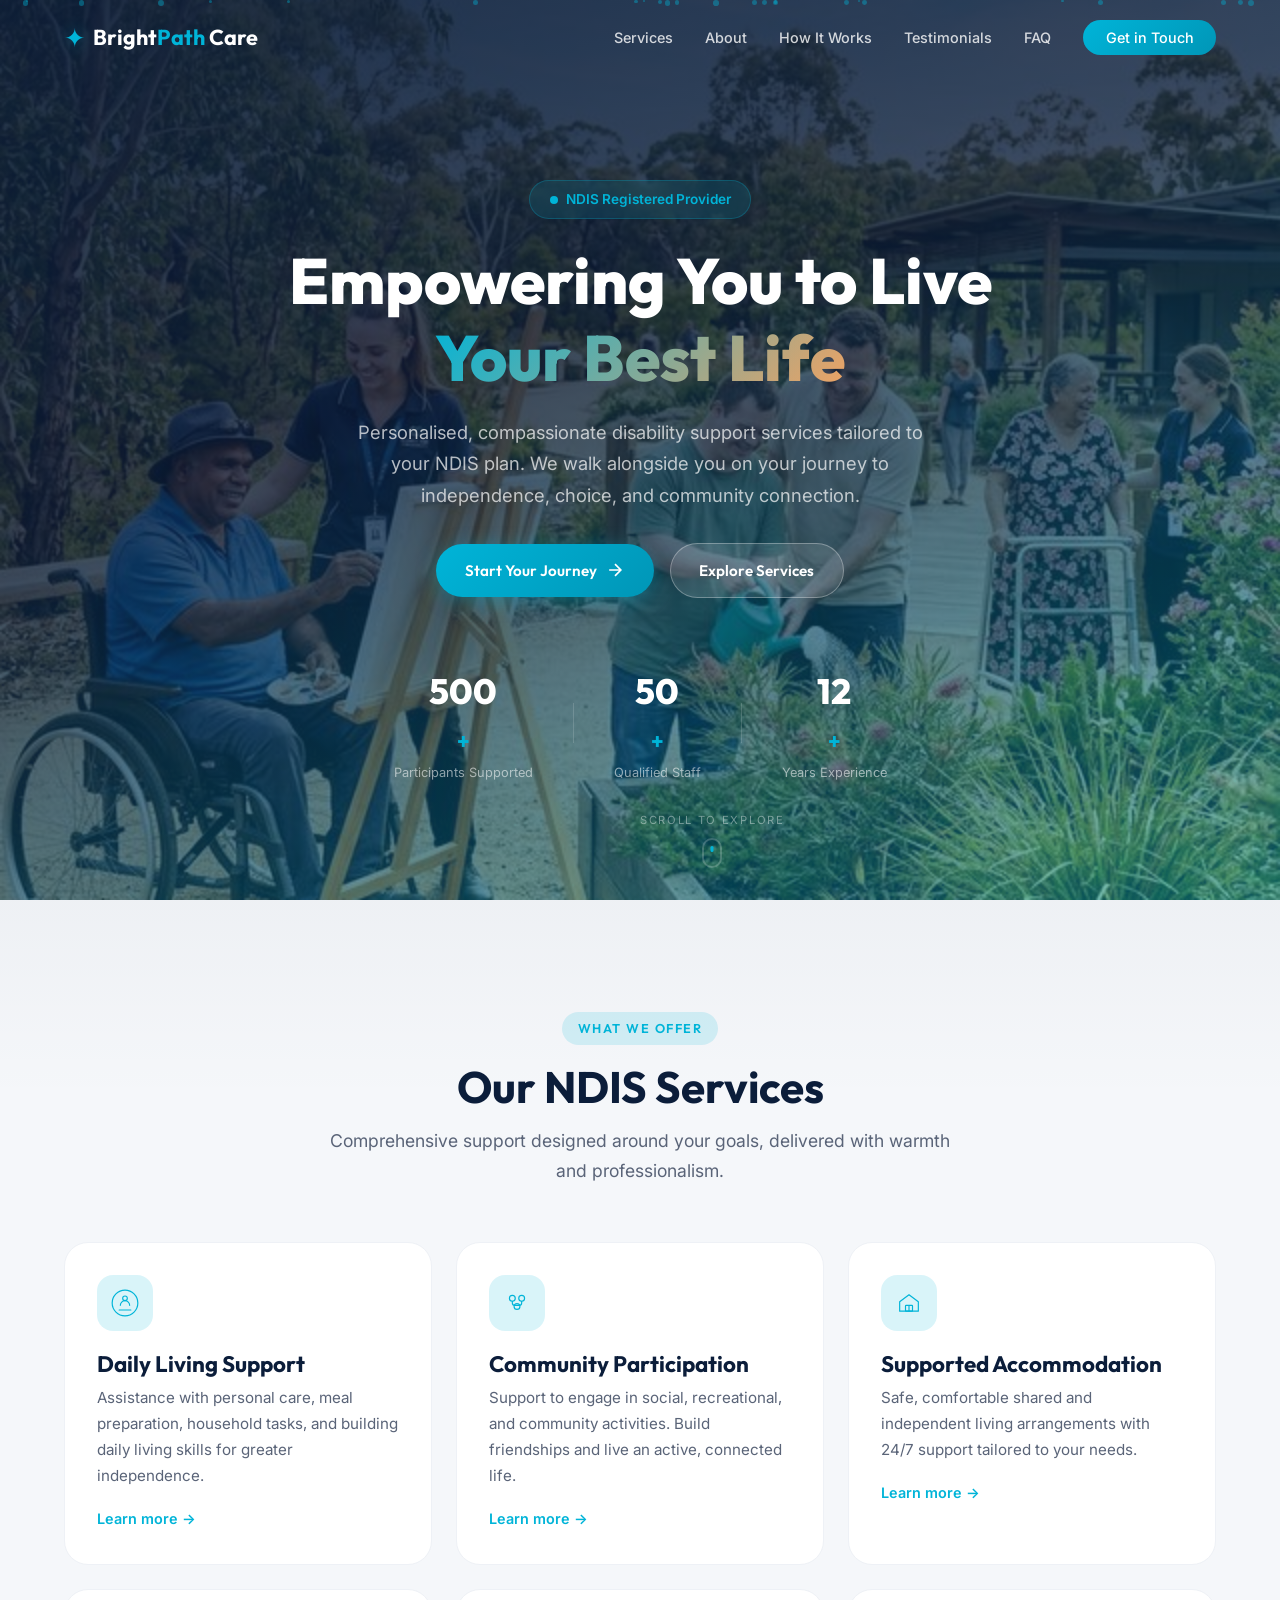
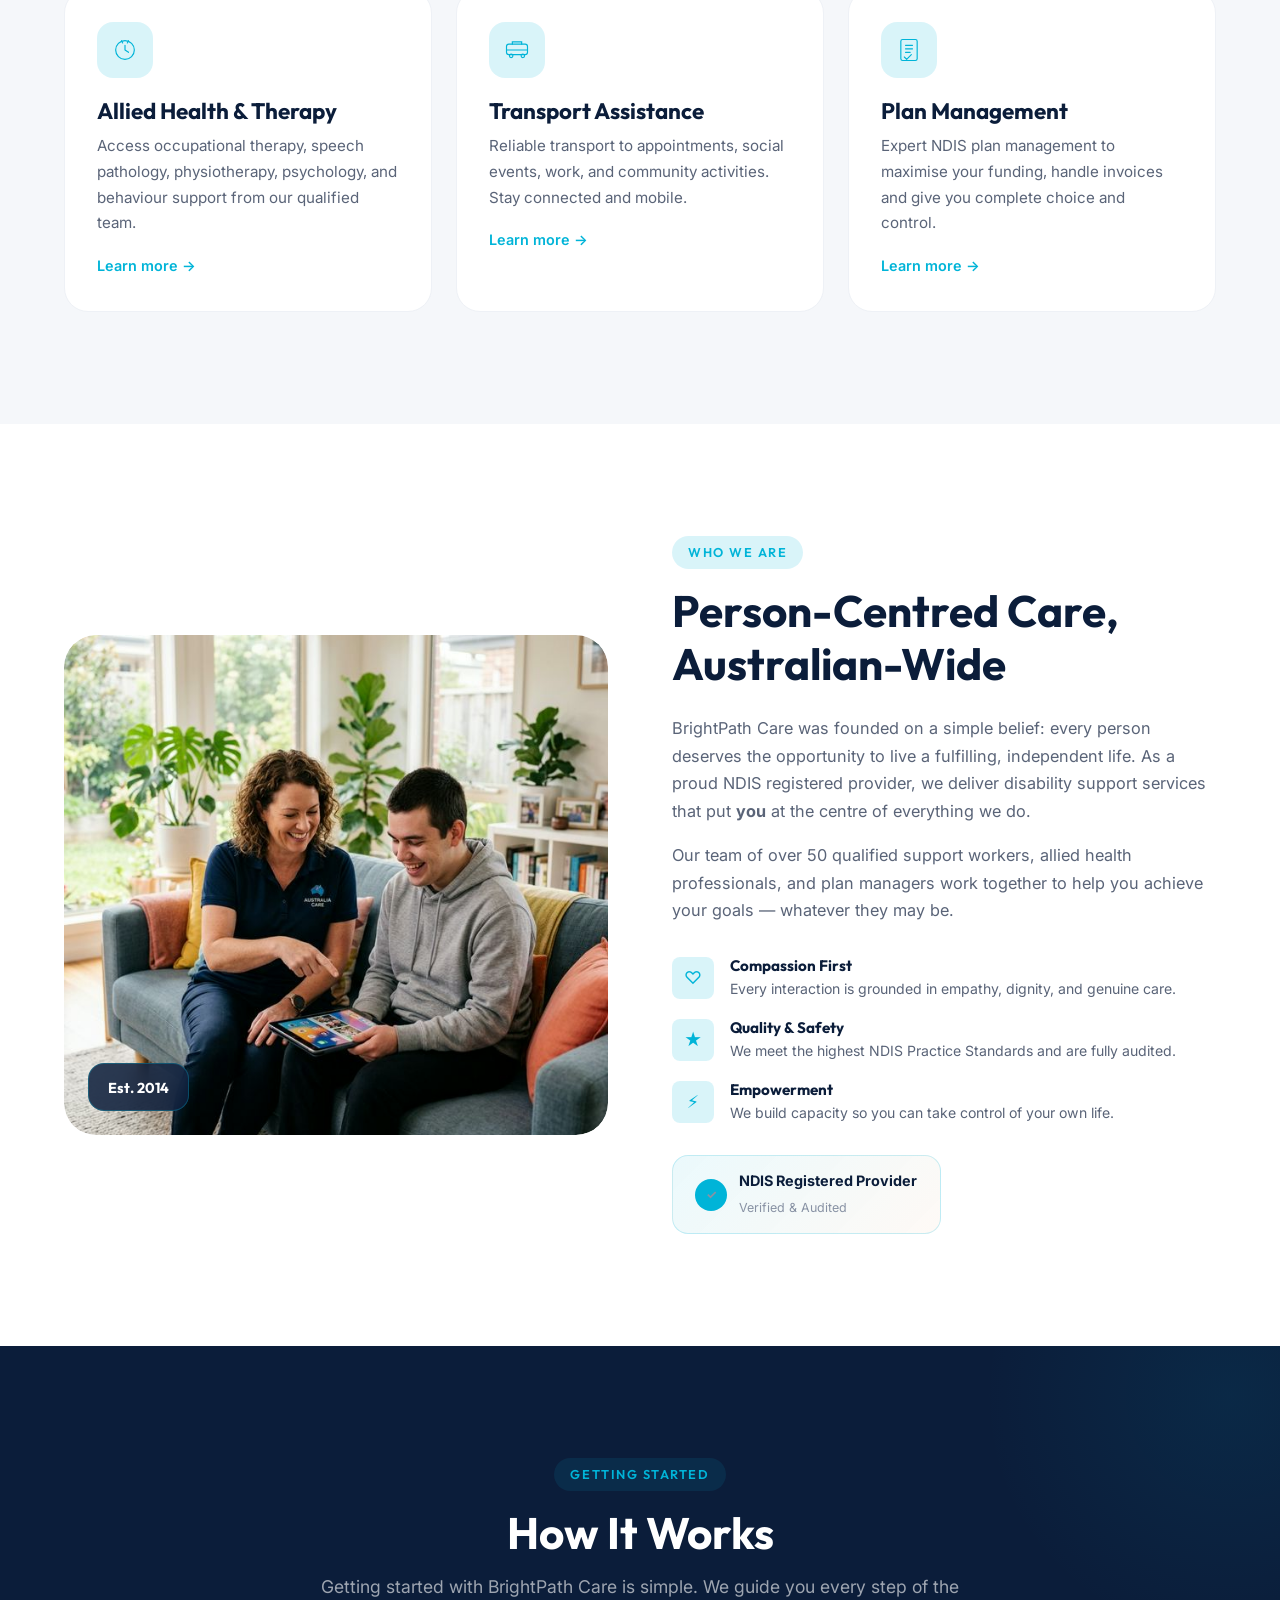
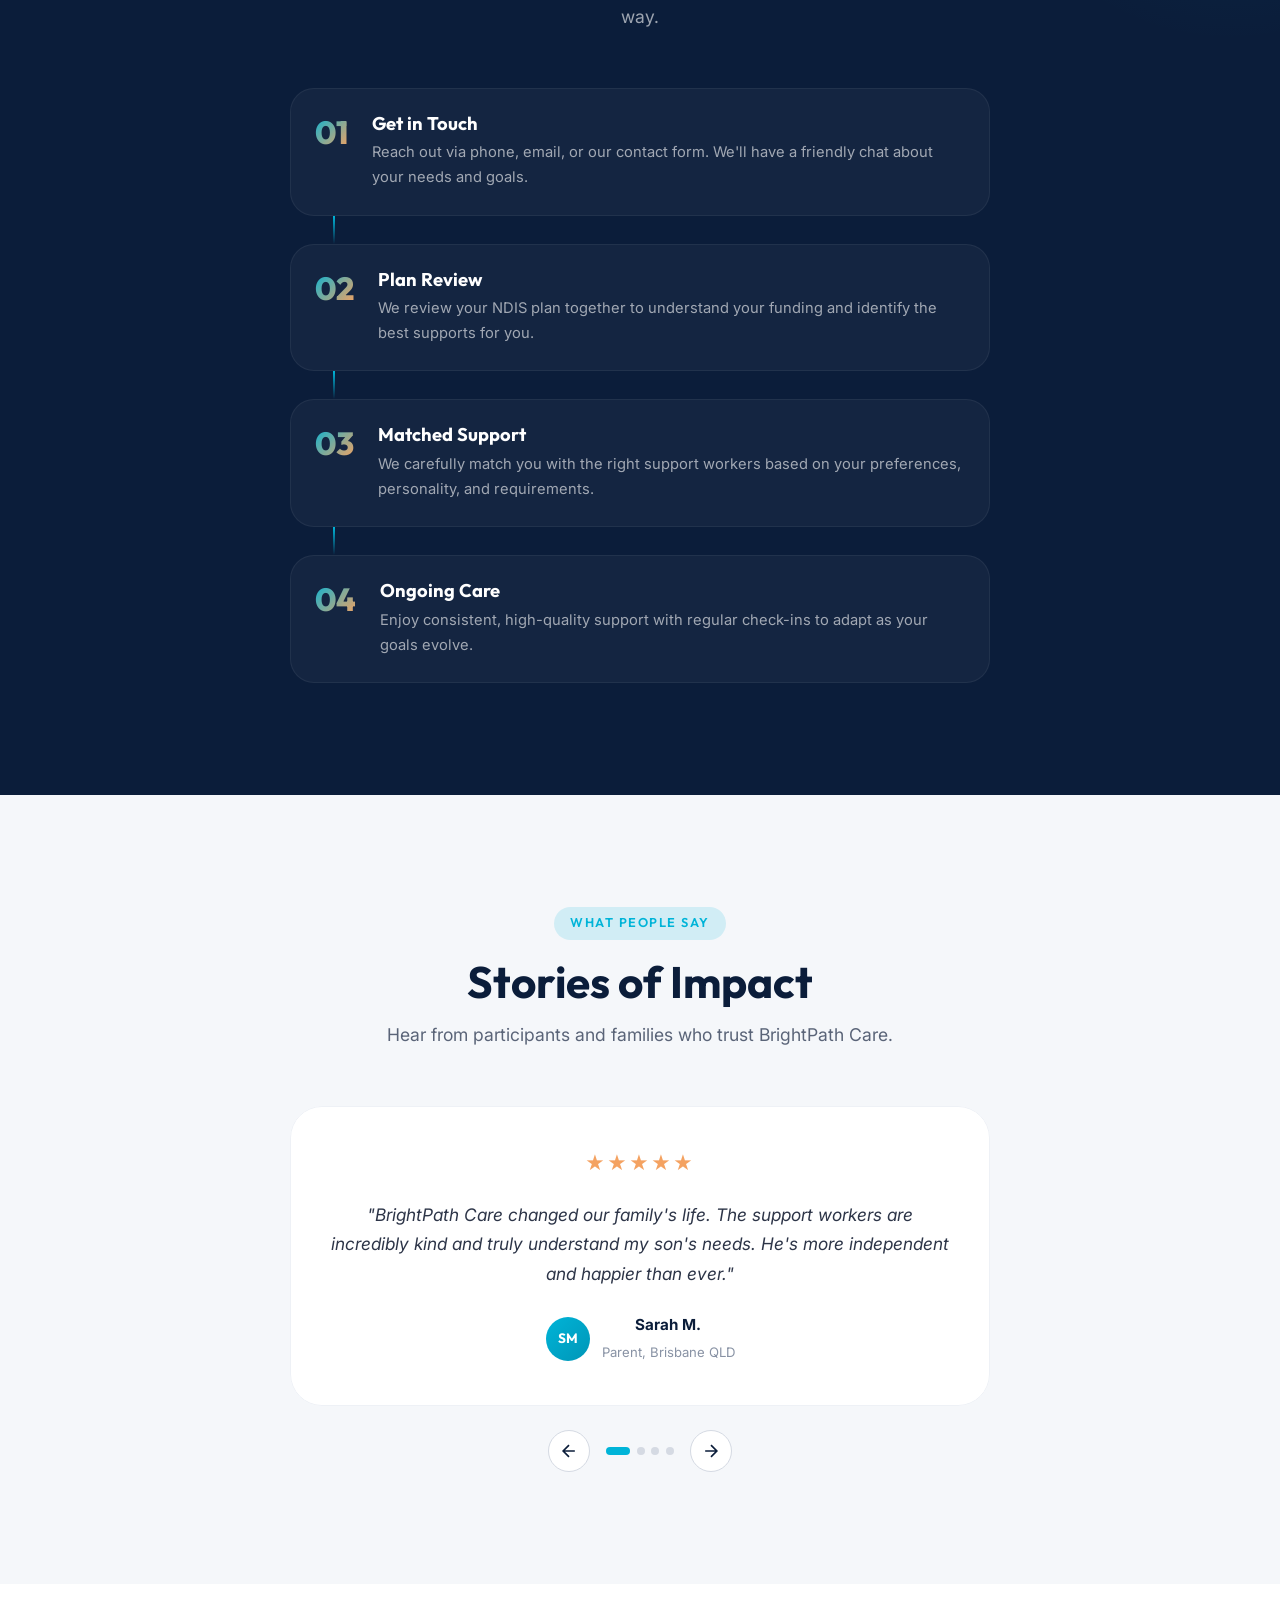
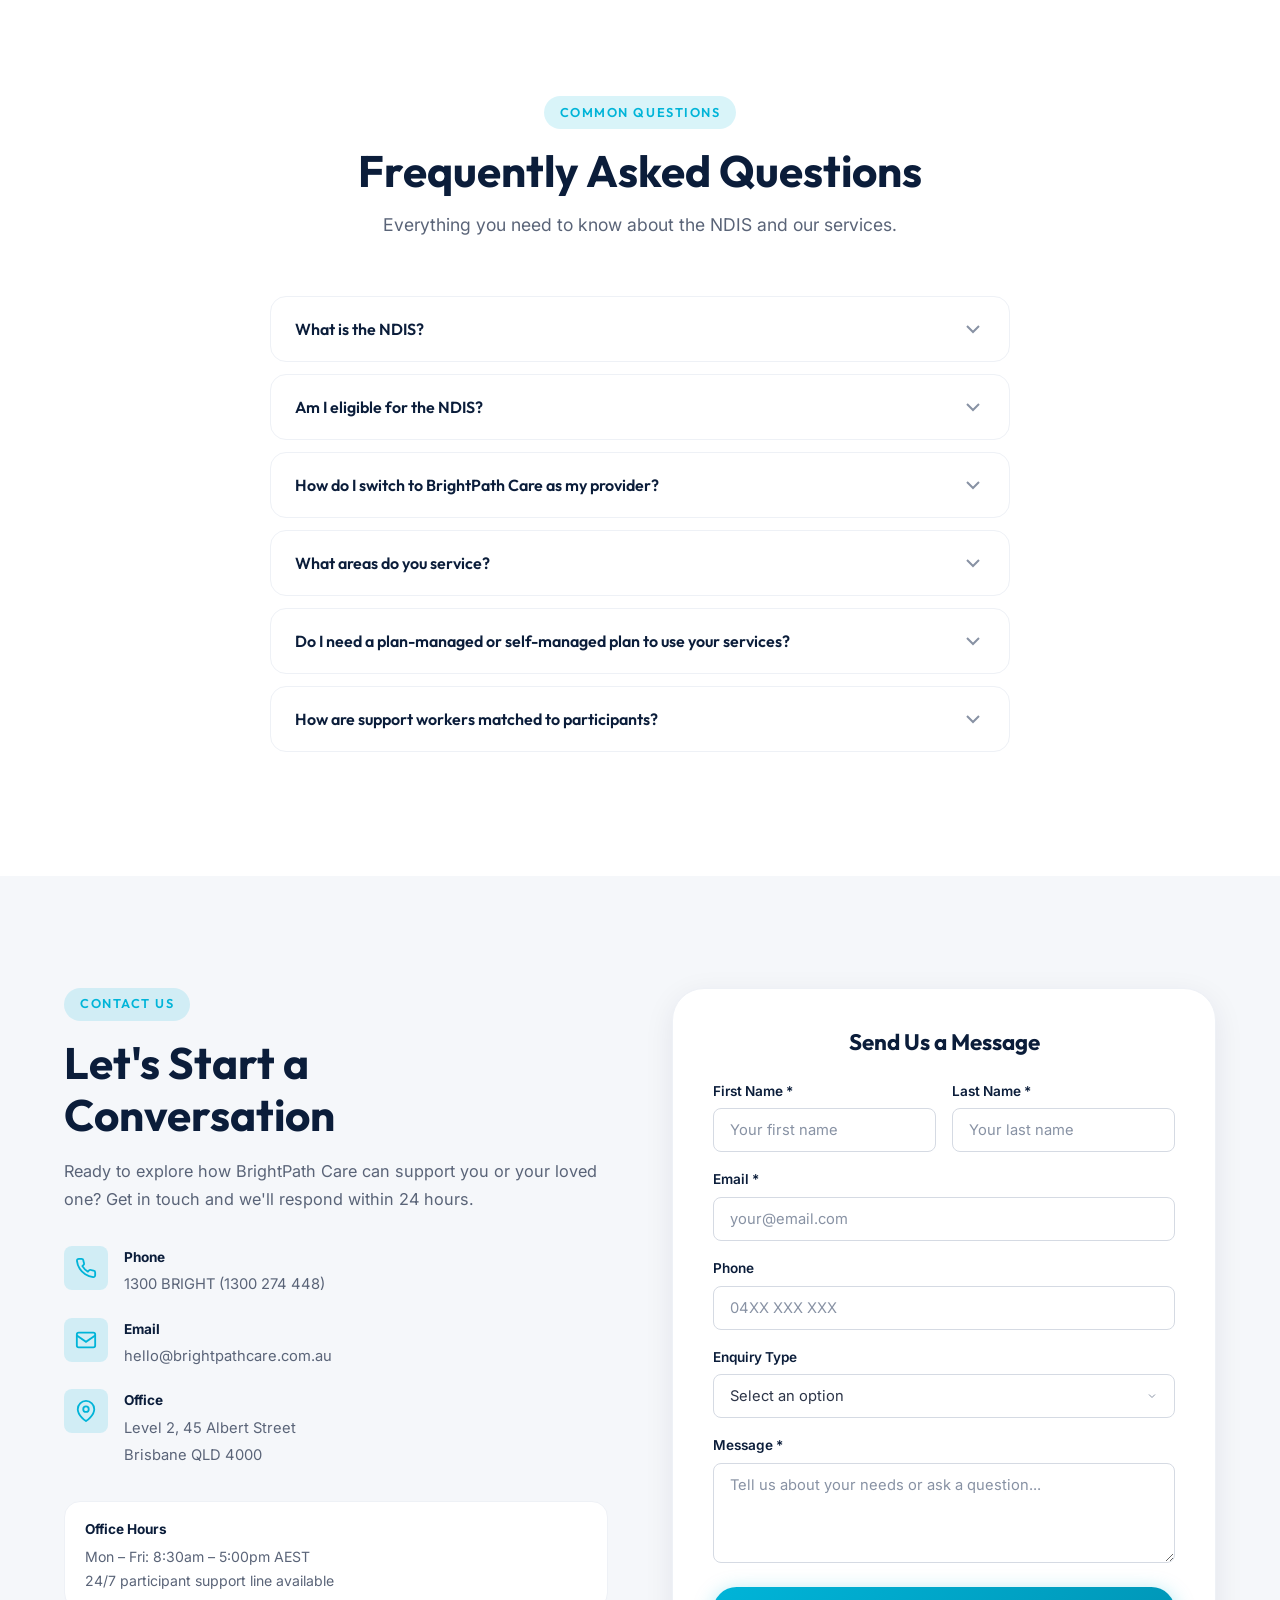
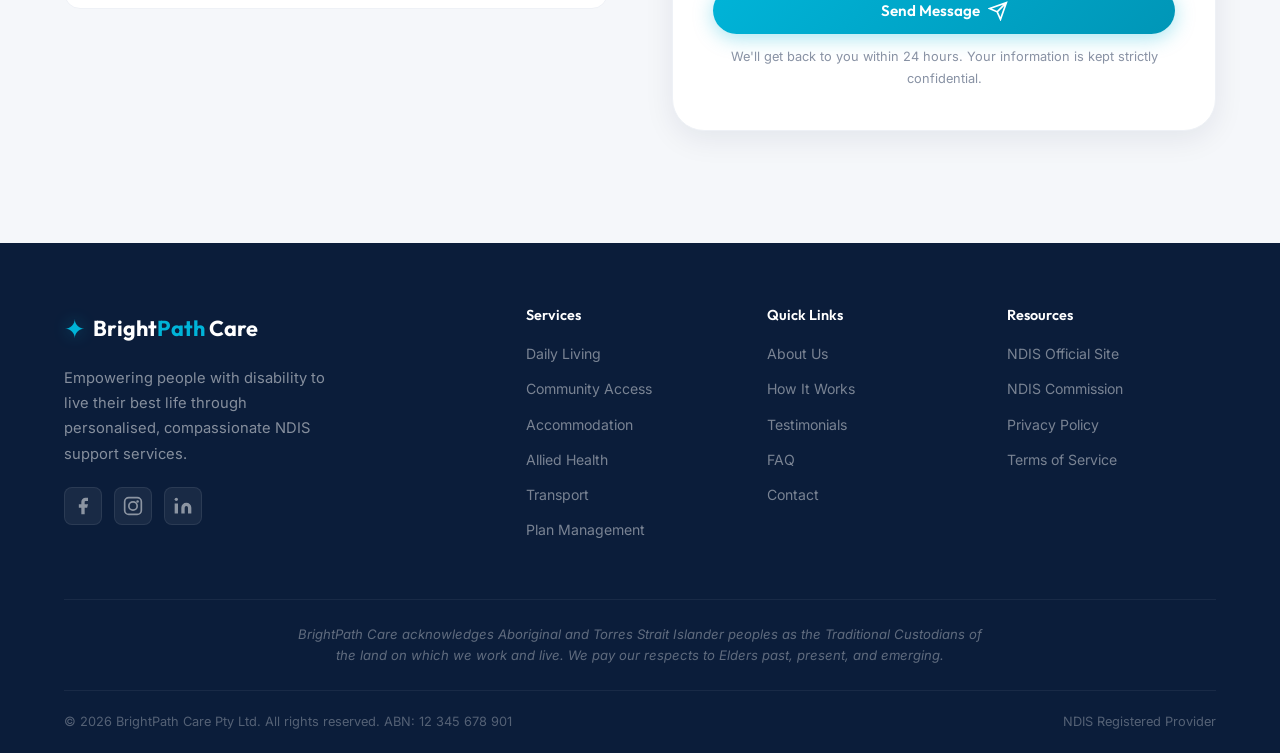
==== index.html @ f9958787 "Initial commit - NDIS Provider website proof of concept" ====
<!DOCTYPE html>
<html lang="en-AU">
<head>
    <meta charset="UTF-8">
    <meta name="viewport" content="width=device-width, initial-scale=1.0">
    <title>BrightPath Care — NDIS Registered Provider | Disability Support Services Australia</title>
    <meta name="description" content="BrightPath Care is an NDIS registered provider offering personalised disability support services across Australia. Daily living, community participation, accommodation, therapy & more.">
    <meta name="keywords" content="NDIS provider, disability support, NDIS services, community participation, daily living support, Australia, registered provider">
    <link rel="preconnect" href="https://fonts.googleapis.com">
    <link rel="preconnect" href="https://fonts.gstatic.com" crossorigin>
    <link href="https://fonts.googleapis.com/css2?family=Inter:wght@300;400;500;600&family=Outfit:wght@400;500;600;700;800&display=swap" rel="stylesheet">
    <link rel="stylesheet" href="index.css">
</head>
<body>

    <!-- ========== NAVIGATION ========== -->
    <nav class="navbar" id="navbar">
        <div class="container nav-container">
            <a href="#" class="nav-logo">
                <span class="logo-icon">✦</span>
                <span class="logo-text">Bright<span class="logo-accent">Path</span> Care</span>
            </a>
            <ul class="nav-links" id="navLinks">
                <li><a href="#services">Services</a></li>
                <li><a href="#about">About</a></li>
                <li><a href="#how-it-works">How It Works</a></li>
                <li><a href="#testimonials">Testimonials</a></li>
                <li><a href="#faq">FAQ</a></li>
                <li><a href="#contact" class="nav-cta">Get in Touch</a></li>
            </ul>
            <button class="nav-toggle" id="navToggle" aria-label="Toggle navigation menu">
                <span></span><span></span><span></span>
            </button>
        </div>
    </nav>

    <!-- ========== HERO ========== -->
    <header class="hero" id="hero">
        <div class="hero-overlay"></div>
        <div class="hero-particles" id="heroParticles"></div>
        <div class="container hero-content">
            <div class="hero-badge">
                <span class="badge-dot"></span>
                NDIS Registered Provider
            </div>
            <h1 class="hero-title">Empowering You to Live<br><span class="hero-highlight">Your Best Life</span></h1>
            <p class="hero-subtitle">Personalised, compassionate disability support services tailored to your NDIS plan. We walk alongside you on your journey to independence, choice, and community connection.</p>
            <div class="hero-cta-group">
                <a href="#contact" class="btn btn-primary">
                    <span>Start Your Journey</span>
                    <svg width="20" height="20" viewBox="0 0 24 24" fill="none" stroke="currentColor" stroke-width="2"><path d="M5 12h14M12 5l7 7-7 7"/></svg>
                </a>
                <a href="#services" class="btn btn-secondary">
                    <span>Explore Services</span>
                </a>
            </div>
            <div class="hero-stats">
                <div class="stat">
                    <span class="stat-number" data-count="500">0</span><span class="stat-plus">+</span>
                    <span class="stat-label">Participants Supported</span>
                </div>
                <div class="stat-divider"></div>
                <div class="stat">
                    <span class="stat-number" data-count="50">0</span><span class="stat-plus">+</span>
                    <span class="stat-label">Qualified Staff</span>
                </div>
                <div class="stat-divider"></div>
                <div class="stat">
                    <span class="stat-number" data-count="12">0</span><span class="stat-plus">+</span>
                    <span class="stat-label">Years Experience</span>
                </div>
            </div>
        </div>
        <div class="hero-scroll-indicator">
            <span>Scroll to explore</span>
            <div class="scroll-arrow"></div>
        </div>
    </header>

    <!-- ========== SERVICES ========== -->
    <section class="services" id="services">
        <div class="container">
            <div class="section-header reveal">
                <span class="section-tag">What We Offer</span>
                <h2 class="section-title">Our NDIS Services</h2>
                <p class="section-subtitle">Comprehensive support designed around your goals, delivered with warmth and professionalism.</p>
            </div>
            <div class="services-grid">
                <div class="service-card reveal" id="service-daily-living">
                    <div class="service-icon-wrap">
                        <svg class="service-icon" viewBox="0 0 48 48" fill="none"><circle cx="24" cy="24" r="22" stroke="currentColor" stroke-width="2"/><path d="M16 28c0-4.4 3.6-8 8-8s8 3.6 8 8" stroke="currentColor" stroke-width="2" stroke-linecap="round"/><circle cx="24" cy="16" r="4" stroke="currentColor" stroke-width="2"/><path d="M14 36h20" stroke="currentColor" stroke-width="2" stroke-linecap="round"/></svg>
                    </div>
                    <h3>Daily Living Support</h3>
                    <p>Assistance with personal care, meal preparation, household tasks, and building daily living skills for greater independence.</p>
                    <a href="#contact" class="service-link">Learn more →</a>
                </div>
                <div class="service-card reveal" id="service-community">
                    <div class="service-icon-wrap">
                        <svg class="service-icon" viewBox="0 0 48 48" fill="none"><circle cx="16" cy="16" r="5" stroke="currentColor" stroke-width="2"/><circle cx="32" cy="16" r="5" stroke="currentColor" stroke-width="2"/><circle cx="24" cy="30" r="5" stroke="currentColor" stroke-width="2"/><path d="M16 21v3c0 2 2 4 4 4h8c2 0 4-2 4-4v-3" stroke="currentColor" stroke-width="2" stroke-linecap="round"/></svg>
                    </div>
                    <h3>Community Participation</h3>
                    <p>Support to engage in social, recreational, and community activities. Build friendships and live an active, connected life.</p>
                    <a href="#contact" class="service-link">Learn more →</a>
                </div>
                <div class="service-card reveal" id="service-accommodation">
                    <div class="service-icon-wrap">
                        <svg class="service-icon" viewBox="0 0 48 48" fill="none"><path d="M8 38V22l16-12 16 12v16H8z" stroke="currentColor" stroke-width="2" stroke-linejoin="round"/><rect x="18" y="28" width="12" height="10" rx="1" stroke="currentColor" stroke-width="2"/><line x1="24" y1="28" x2="24" y2="38" stroke="currentColor" stroke-width="2"/></svg>
                    </div>
                    <h3>Supported Accommodation</h3>
                    <p>Safe, comfortable shared and independent living arrangements with 24/7 support tailored to your needs.</p>
                    <a href="#contact" class="service-link">Learn more →</a>
                </div>
                <div class="service-card reveal" id="service-therapy">
                    <div class="service-icon-wrap">
                        <svg class="service-icon" viewBox="0 0 48 48" fill="none"><path d="M24 8c-8.8 0-16 7.2-16 16s7.2 16 16 16 16-7.2 16-16S32.8 8 24 8z" stroke="currentColor" stroke-width="2"/><path d="M24 16v8l6 4" stroke="currentColor" stroke-width="2" stroke-linecap="round" stroke-linejoin="round"/><path d="M18 8l2 4M30 8l-2 4" stroke="currentColor" stroke-width="2" stroke-linecap="round"/></svg>
                    </div>
                    <h3>Allied Health & Therapy</h3>
                    <p>Access occupational therapy, speech pathology, physiotherapy, psychology, and behaviour support from our qualified team.</p>
                    <a href="#contact" class="service-link">Learn more →</a>
                </div>
                <div class="service-card reveal" id="service-transport">
                    <div class="service-icon-wrap">
                        <svg class="service-icon" viewBox="0 0 48 48" fill="none"><rect x="6" y="14" width="36" height="18" rx="4" stroke="currentColor" stroke-width="2"/><circle cx="14" cy="34" r="3" stroke="currentColor" stroke-width="2"/><circle cx="34" cy="34" r="3" stroke="currentColor" stroke-width="2"/><path d="M6 24h36M16 14v-4h16v4" stroke="currentColor" stroke-width="2" stroke-linecap="round"/></svg>
                    </div>
                    <h3>Transport Assistance</h3>
                    <p>Reliable transport to appointments, social events, work, and community activities. Stay connected and mobile.</p>
                    <a href="#contact" class="service-link">Learn more →</a>
                </div>
                <div class="service-card reveal" id="service-plan-management">
                    <div class="service-icon-wrap">
                        <svg class="service-icon" viewBox="0 0 48 48" fill="none"><rect x="10" y="6" width="28" height="36" rx="3" stroke="currentColor" stroke-width="2"/><path d="M18 16h12M18 22h12M18 28h8" stroke="currentColor" stroke-width="2" stroke-linecap="round"/><path d="M16 36l4 4 8-8" stroke="currentColor" stroke-width="2" stroke-linecap="round" stroke-linejoin="round"/></svg>
                    </div>
                    <h3>Plan Management</h3>
                    <p>Expert NDIS plan management to maximise your funding, handle invoices and give you complete choice and control.</p>
                    <a href="#contact" class="service-link">Learn more →</a>
                </div>
            </div>
        </div>
    </section>

    <!-- ========== ABOUT ========== -->
    <section class="about" id="about">
        <div class="container about-grid">
            <div class="about-image reveal">
                <img src="about.png" alt="BrightPath Care support worker assisting a client" loading="lazy">
                <div class="about-image-badge">
                    <span class="badge-year">Est. 2014</span>
                </div>
            </div>
            <div class="about-content reveal">
                <span class="section-tag">Who We Are</span>
                <h2 class="section-title">Person-Centred Care,<br>Australian-Wide</h2>
                <p class="about-text">BrightPath Care was founded on a simple belief: every person deserves the opportunity to live a fulfilling, independent life. As a proud NDIS registered provider, we deliver disability support services that put <strong>you</strong> at the centre of everything we do.</p>
                <p class="about-text">Our team of over 50 qualified support workers, allied health professionals, and plan managers work together to help you achieve your goals — whatever they may be.</p>
                <div class="about-values">
                    <div class="value">
                        <div class="value-icon">♡</div>
                        <div>
                            <h4>Compassion First</h4>
                            <p>Every interaction is grounded in empathy, dignity, and genuine care.</p>
                        </div>
                    </div>
                    <div class="value">
                        <div class="value-icon">★</div>
                        <div>
                            <h4>Quality & Safety</h4>
                            <p>We meet the highest NDIS Practice Standards and are fully audited.</p>
                        </div>
                    </div>
                    <div class="value">
                        <div class="value-icon">⚡</div>
                        <div>
                            <h4>Empowerment</h4>
                            <p>We build capacity so you can take control of your own life.</p>
                        </div>
                    </div>
                </div>
                <div class="ndis-badge-wrap">
                    <div class="ndis-badge">
                        <span class="ndis-check">✓</span>
                        <div>
                            <strong>NDIS Registered Provider</strong>
                            <span>Verified & Audited</span>
                        </div>
                    </div>
                </div>
            </div>
        </div>
    </section>

    <!-- ========== HOW IT WORKS ========== -->
    <section class="how-it-works" id="how-it-works">
        <div class="container">
            <div class="section-header reveal">
                <span class="section-tag">Getting Started</span>
                <h2 class="section-title">How It Works</h2>
                <p class="section-subtitle">Getting started with BrightPath Care is simple. We guide you every step of the way.</p>
            </div>
            <div class="steps">
                <div class="step reveal" id="step-1">
                    <div class="step-number">01</div>
                    <div class="step-content">
                        <h3>Get in Touch</h3>
                        <p>Reach out via phone, email, or our contact form. We'll have a friendly chat about your needs and goals.</p>
                    </div>
                </div>
                <div class="step-connector reveal"></div>
                <div class="step reveal" id="step-2">
                    <div class="step-number">02</div>
                    <div class="step-content">
                        <h3>Plan Review</h3>
                        <p>We review your NDIS plan together to understand your funding and identify the best supports for you.</p>
                    </div>
                </div>
                <div class="step-connector reveal"></div>
                <div class="step reveal" id="step-3">
                    <div class="step-number">03</div>
                    <div class="step-content">
                        <h3>Matched Support</h3>
                        <p>We carefully match you with the right support workers based on your preferences, personality, and requirements.</p>
                    </div>
                </div>
                <div class="step-connector reveal"></div>
                <div class="step reveal" id="step-4">
                    <div class="step-number">04</div>
                    <div class="step-content">
                        <h3>Ongoing Care</h3>
                        <p>Enjoy consistent, high-quality support with regular check-ins to adapt as your goals evolve.</p>
                    </div>
                </div>
            </div>
        </div>
    </section>

    <!-- ========== TESTIMONIALS ========== -->
    <section class="testimonials" id="testimonials">
        <div class="container">
            <div class="section-header reveal">
                <span class="section-tag">What People Say</span>
                <h2 class="section-title">Stories of Impact</h2>
                <p class="section-subtitle">Hear from participants and families who trust BrightPath Care.</p>
            </div>
            <div class="testimonial-carousel reveal" id="testimonialCarousel">
                <div class="testimonial-track" id="testimonialTrack">
                    <div class="testimonial-card active">
                        <div class="testimonial-stars">★★★★★</div>
                        <blockquote>"BrightPath Care changed our family's life. The support workers are incredibly kind and truly understand my son's needs. He's more independent and happier than ever."</blockquote>
                        <div class="testimonial-author">
                            <div class="author-avatar">SM</div>
                            <div>
                                <strong>Sarah M.</strong>
                                <span>Parent, Brisbane QLD</span>
                            </div>
                        </div>
                    </div>
                    <div class="testimonial-card">
                        <div class="testimonial-stars">★★★★★</div>
                        <blockquote>"I've been with three other providers before. BrightPath is the first one that actually listened to what I wanted. I now have a job, my own routine, and real friends."</blockquote>
                        <div class="testimonial-author">
                            <div class="author-avatar">JT</div>
                            <div>
                                <strong>James T.</strong>
                                <span>Participant, Sydney NSW</span>
                            </div>
                        </div>
                    </div>
                    <div class="testimonial-card">
                        <div class="testimonial-stars">★★★★★</div>
                        <blockquote>"The plan management team is outstanding. They took all the stress out of invoicing and helped me get the most out of my NDIS funding. Highly recommend!"</blockquote>
                        <div class="testimonial-author">
                            <div class="author-avatar">RK</div>
                            <div>
                                <strong>Rachel K.</strong>
                                <span>Participant, Melbourne VIC</span>
                            </div>
                        </div>
                    </div>
                    <div class="testimonial-card">
                        <div class="testimonial-stars">★★★★★</div>
                        <blockquote>"My daughter has complex needs and her support worker from BrightPath has been nothing short of amazing. Consistent, skilled, and genuinely caring. We finally feel supported."</blockquote>
                        <div class="testimonial-author">
                            <div class="author-avatar">DP</div>
                            <div>
                                <strong>David P.</strong>
                                <span>Parent, Gold Coast QLD</span>
                            </div>
                        </div>
                    </div>
                </div>
                <div class="testimonial-controls">
                    <button class="carousel-btn prev" id="carouselPrev" aria-label="Previous testimonial">
                        <svg width="20" height="20" viewBox="0 0 24 24" fill="none" stroke="currentColor" stroke-width="2"><path d="M19 12H5M12 19l-7-7 7-7"/></svg>
                    </button>
                    <div class="carousel-dots" id="carouselDots"></div>
                    <button class="carousel-btn next" id="carouselNext" aria-label="Next testimonial">
                        <svg width="20" height="20" viewBox="0 0 24 24" fill="none" stroke="currentColor" stroke-width="2"><path d="M5 12h14M12 5l7 7-7 7"/></svg>
                    </button>
                </div>
            </div>
        </div>
    </section>

    <!-- ========== FAQ ========== -->
    <section class="faq" id="faq">
        <div class="container">
            <div class="section-header reveal">
                <span class="section-tag">Common Questions</span>
                <h2 class="section-title">Frequently Asked Questions</h2>
                <p class="section-subtitle">Everything you need to know about the NDIS and our services.</p>
            </div>
            <div class="faq-list reveal">
                <div class="faq-item" id="faq-1">
                    <button class="faq-question" aria-expanded="false">
                        <span>What is the NDIS?</span>
                        <svg class="faq-chevron" width="24" height="24" viewBox="0 0 24 24" fill="none" stroke="currentColor" stroke-width="2"><path d="M6 9l6 6 6-6"/></svg>
                    </button>
                    <div class="faq-answer">
                        <p>The National Disability Insurance Scheme (NDIS) is an Australian Government initiative that provides funding and support for people with a permanent and significant disability. It helps participants access the supports they need to live an independent and fulfilling life.</p>
                    </div>
                </div>
                <div class="faq-item" id="faq-2">
                    <button class="faq-question" aria-expanded="false">
                        <span>Am I eligible for the NDIS?</span>
                        <svg class="faq-chevron" width="24" height="24" viewBox="0 0 24 24" fill="none" stroke="currentColor" stroke-width="2"><path d="M6 9l6 6 6-6"/></svg>
                    </button>
                    <div class="faq-answer">
                        <p>You may be eligible for the NDIS if you are under 65 years old, are an Australian citizen or permanent resident, and have a permanent and significant disability that affects your ability to take part in everyday activities. Contact us and we can help you check your eligibility.</p>
                    </div>
                </div>
                <div class="faq-item" id="faq-3">
                    <button class="faq-question" aria-expanded="false">
                        <span>How do I switch to BrightPath Care as my provider?</span>
                        <svg class="faq-chevron" width="24" height="24" viewBox="0 0 24 24" fill="none" stroke="currentColor" stroke-width="2"><path d="M6 9l6 6 6-6"/></svg>
                    </button>
                    <div class="faq-answer">
                        <p>Switching providers is your right as an NDIS participant. Simply contact us and we'll guide you through the process. There's no penalty for changing providers, and we handle all the transition paperwork to make it as smooth as possible.</p>
                    </div>
                </div>
                <div class="faq-item" id="faq-4">
                    <button class="faq-question" aria-expanded="false">
                        <span>What areas do you service?</span>
                        <svg class="faq-chevron" width="24" height="24" viewBox="0 0 24 24" fill="none" stroke="currentColor" stroke-width="2"><path d="M6 9l6 6 6-6"/></svg>
                    </button>
                    <div class="faq-answer">
                        <p>BrightPath Care provides services across major metropolitan and regional areas in Queensland, New South Wales, and Victoria. We are continuously expanding our service areas. Contact us to check availability in your location.</p>
                    </div>
                </div>
                <div class="faq-item" id="faq-5">
                    <button class="faq-question" aria-expanded="false">
                        <span>Do I need a plan-managed or self-managed plan to use your services?</span>
                        <svg class="faq-chevron" width="24" height="24" viewBox="0 0 24 24" fill="none" stroke="currentColor" stroke-width="2"><path d="M6 9l6 6 6-6"/></svg>
                    </button>
                    <div class="faq-answer">
                        <p>No — we work with all management types! Whether your plan is NDIA-managed, plan-managed, or self-managed, we can provide services to you. As a registered NDIS provider, we are able to work with all funding arrangements.</p>
                    </div>
                </div>
                <div class="faq-item" id="faq-6">
                    <button class="faq-question" aria-expanded="false">
                        <span>How are support workers matched to participants?</span>
                        <svg class="faq-chevron" width="24" height="24" viewBox="0 0 24 24" fill="none" stroke="currentColor" stroke-width="2"><path d="M6 9l6 6 6-6"/></svg>
                    </button>
                    <div class="faq-answer">
                        <p>We take matching seriously. We consider your personality, interests, goals, cultural background, and specific support needs when selecting a support worker. You'll have a meet-and-greet before services start, and you can request a change at any time.</p>
                    </div>
                </div>
            </div>
        </div>
    </section>

    <!-- ========== CONTACT ========== -->
    <section class="contact" id="contact">
        <div class="container contact-grid">
            <div class="contact-info reveal">
                <span class="section-tag">Contact Us</span>
                <h2 class="section-title">Let's Start a<br>Conversation</h2>
                <p>Ready to explore how BrightPath Care can support you or your loved one? Get in touch and we'll respond within 24 hours.</p>
                <div class="contact-details">
                    <div class="contact-item">
                        <div class="contact-icon">
                            <svg width="22" height="22" viewBox="0 0 24 24" fill="none" stroke="currentColor" stroke-width="2"><path d="M22 16.92v3a2 2 0 01-2.18 2 19.79 19.79 0 01-8.63-3.07 19.5 19.5 0 01-6-6 19.79 19.79 0 01-3.07-8.67A2 2 0 014.11 2h3a2 2 0 012 1.72 12.84 12.84 0 00.7 2.81 2 2 0 01-.45 2.11L8.09 9.91a16 16 0 006 6l1.27-1.27a2 2 0 012.11-.45 12.84 12.84 0 002.81.7A2 2 0 0122 16.92z"/></svg>
                        </div>
                        <div>
                            <strong>Phone</strong>
                            <a href="tel:1300274448">1300 BRIGHT (1300 274 448)</a>
                        </div>
                    </div>
                    <div class="contact-item">
                        <div class="contact-icon">
                            <svg width="22" height="22" viewBox="0 0 24 24" fill="none" stroke="currentColor" stroke-width="2"><rect x="2" y="4" width="20" height="16" rx="2"/><path d="M22 7l-10 7L2 7"/></svg>
                        </div>
                        <div>
                            <strong>Email</strong>
                            <a href="mailto:hello@brightpathcare.com.au">hello@brightpathcare.com.au</a>
                        </div>
                    </div>
                    <div class="contact-item">
                        <div class="contact-icon">
                            <svg width="22" height="22" viewBox="0 0 24 24" fill="none" stroke="currentColor" stroke-width="2"><path d="M21 10c0 7-9 13-9 13s-9-6-9-13a9 9 0 0118 0z"/><circle cx="12" cy="10" r="3"/></svg>
                        </div>
                        <div>
                            <strong>Office</strong>
                            <span>Level 2, 45 Albert Street<br>Brisbane QLD 4000</span>
                        </div>
                    </div>
                </div>
                <div class="contact-hours">
                    <strong>Office Hours</strong>
                    <p>Mon – Fri: 8:30am – 5:00pm AEST<br>24/7 participant support line available</p>
                </div>
            </div>
            <div class="contact-form-wrap reveal">
                <form class="contact-form" id="contactForm">
                    <h3>Send Us a Message</h3>
                    <div class="form-row">
                        <div class="form-group">
                            <label for="firstName">First Name *</label>
                            <input type="text" id="firstName" name="firstName" required placeholder="Your first name">
                        </div>
                        <div class="form-group">
                            <label for="lastName">Last Name *</label>
                            <input type="text" id="lastName" name="lastName" required placeholder="Your last name">
                        </div>
                    </div>
                    <div class="form-group">
                        <label for="email">Email *</label>
                        <input type="email" id="email" name="email" required placeholder="your@email.com">
                    </div>
                    <div class="form-group">
                        <label for="phone">Phone</label>
                        <input type="tel" id="phone" name="phone" placeholder="04XX XXX XXX">
                    </div>
                    <div class="form-group">
                        <label for="enquiry">Enquiry Type</label>
                        <select id="enquiry" name="enquiry">
                            <option value="">Select an option</option>
                            <option value="new-participant">New Participant Enquiry</option>
                            <option value="switch-provider">Switch Provider</option>
                            <option value="plan-management">Plan Management</option>
                            <option value="employment">Employment Opportunity</option>
                            <option value="general">General Enquiry</option>
                        </select>
                    </div>
                    <div class="form-group">
                        <label for="message">Message *</label>
                        <textarea id="message" name="message" rows="4" required placeholder="Tell us about your needs or ask a question..."></textarea>
                    </div>
                    <button type="submit" class="btn btn-primary btn-full" id="submitBtn">
                        <span>Send Message</span>
                        <svg width="20" height="20" viewBox="0 0 24 24" fill="none" stroke="currentColor" stroke-width="2"><path d="M22 2L11 13M22 2l-7 20-4-9-9-4 20-7z"/></svg>
                    </button>
                    <p class="form-note">We'll get back to you within 24 hours. Your information is kept strictly confidential.</p>
                </form>
                <div class="form-success" id="formSuccess">
                    <div class="success-icon">✓</div>
                    <h3>Message Sent!</h3>
                    <p>Thank you for reaching out. A member of our team will be in touch within 24 hours.</p>
                </div>
            </div>
        </div>
    </section>

    <!-- ========== FOOTER ========== -->
    <footer class="footer" id="footer">
        <div class="container">
            <div class="footer-top">
                <div class="footer-brand">
                    <a href="#" class="nav-logo">
                        <span class="logo-icon">✦</span>
                        <span class="logo-text">Bright<span class="logo-accent">Path</span> Care</span>
                    </a>
                    <p>Empowering people with disability to live their best life through personalised, compassionate NDIS support services.</p>
                    <div class="footer-social">
                        <a href="#" aria-label="Facebook" class="social-link">
                            <svg width="20" height="20" viewBox="0 0 24 24" fill="currentColor"><path d="M18 2h-3a5 5 0 00-5 5v3H7v4h3v8h4v-8h3l1-4h-4V7a1 1 0 011-1h3z"/></svg>
                        </a>
                        <a href="#" aria-label="Instagram" class="social-link">
                            <svg width="20" height="20" viewBox="0 0 24 24" fill="none" stroke="currentColor" stroke-width="2"><rect x="2" y="2" width="20" height="20" rx="5"/><circle cx="12" cy="12" r="5"/><circle cx="17.5" cy="6.5" r="1.5" fill="currentColor" stroke="none"/></svg>
                        </a>
                        <a href="#" aria-label="LinkedIn" class="social-link">
                            <svg width="20" height="20" viewBox="0 0 24 24" fill="currentColor"><path d="M16 8a6 6 0 016 6v7h-4v-7a2 2 0 00-2-2 2 2 0 00-2 2v7h-4v-7a6 6 0 016-6zM2 9h4v12H2z"/><circle cx="4" cy="4" r="2"/></svg>
                        </a>
                    </div>
                </div>
                <div class="footer-links-group">
                    <div class="footer-col">
                        <h4>Services</h4>
                        <ul>
                            <li><a href="#service-daily-living">Daily Living</a></li>
                            <li><a href="#service-community">Community Access</a></li>
                            <li><a href="#service-accommodation">Accommodation</a></li>
                            <li><a href="#service-therapy">Allied Health</a></li>
                            <li><a href="#service-transport">Transport</a></li>
                            <li><a href="#service-plan-management">Plan Management</a></li>
                        </ul>
                    </div>
                    <div class="footer-col">
                        <h4>Quick Links</h4>
                        <ul>
                            <li><a href="#about">About Us</a></li>
                            <li><a href="#how-it-works">How It Works</a></li>
                            <li><a href="#testimonials">Testimonials</a></li>
                            <li><a href="#faq">FAQ</a></li>
                            <li><a href="#contact">Contact</a></li>
                        </ul>
                    </div>
                    <div class="footer-col">
                        <h4>Resources</h4>
                        <ul>
                            <li><a href="https://www.ndis.gov.au" target="_blank" rel="noopener">NDIS Official Site</a></li>
                            <li><a href="https://www.ndiscommission.gov.au" target="_blank" rel="noopener">NDIS Commission</a></li>
                            <li><a href="#">Privacy Policy</a></li>
                            <li><a href="#">Terms of Service</a></li>
                        </ul>
                    </div>
                </div>
            </div>
            <div class="footer-acknowledgement">
                <p>BrightPath Care acknowledges Aboriginal and Torres Strait Islander peoples as the Traditional Custodians of the land on which we work and live. We pay our respects to Elders past, present, and emerging.</p>
            </div>
            <div class="footer-bottom">
                <p>&copy; 2026 BrightPath Care Pty Ltd. All rights reserved. ABN: 12 345 678 901</p>
                <p>NDIS Registered Provider</p>
            </div>
        </div>
    </footer>

    <script src="index.js"></script>
</body>
</html>
---- index.css ----
/* ============================================
   DESIGN SYSTEM — BrightPath Care
   ============================================ */

:root {
    /* Palette */
    --navy:        #0B1D3A;
    --navy-light:  #122a52;
    --navy-mid:    #16325e;
    --teal:        #00B4D8;
    --teal-dark:   #0096B7;
    --teal-glow:   rgba(0,180,216,.15);
    --gold:        #F4A261;
    --gold-dark:   #E08C3B;
    --white:       #FFFFFF;
    --off-white:   #F5F7FA;
    --grey-100:    #EEF1F6;
    --grey-200:    #D5DAE3;
    --grey-400:    #8892A4;
    --grey-600:    #5A6478;
    --grey-800:    #2D3548;
    --success:     #34D399;

    /* Typography */
    --font-body:    'Inter', system-ui, -apple-system, sans-serif;
    --font-heading: 'Outfit', var(--font-body);

    /* Spacing */
    --section-py:   7rem;
    --container-px:  1.5rem;

    /* Transitions */
    --ease-out:   cubic-bezier(.25,.46,.45,.94);
    --ease-spring: cubic-bezier(.34,1.56,.64,1);

    /* Radius */
    --radius-sm:  .5rem;
    --radius-md:  1rem;
    --radius-lg:  1.5rem;
    --radius-xl:  2rem;

    /* Shadows */
    --shadow-sm:  0 2px 8px rgba(11,29,58,.06);
    --shadow-md:  0 8px 30px rgba(11,29,58,.08);
    --shadow-lg:  0 20px 60px rgba(11,29,58,.12);
    --shadow-glow: 0 0 40px rgba(0,180,216,.2);
}

/* ============================================
   RESET & BASE
   ============================================ */
*, *::before, *::after { box-sizing: border-box; margin: 0; padding: 0; }

html {
    scroll-behavior: smooth;
    scroll-padding-top: 5rem;
}

body {
    font-family: var(--font-body);
    font-size: 1rem;
    line-height: 1.7;
    color: var(--grey-800);
    background: var(--white);
    overflow-x: hidden;
    -webkit-font-smoothing: antialiased;
}

img { max-width: 100%; height: auto; display: block; }
a { color: var(--teal); text-decoration: none; transition: color .25s var(--ease-out); }
a:hover { color: var(--teal-dark); }
ul { list-style: none; }

.container {
    width: 100%;
    max-width: 1200px;
    margin: 0 auto;
    padding: 0 var(--container-px);
}

/* ============================================
   TYPOGRAPHY
   ============================================ */
h1, h2, h3, h4 { font-family: var(--font-heading); font-weight: 700; line-height: 1.2; color: var(--navy); }
h1 { font-size: clamp(2.4rem, 5.5vw, 4rem); font-weight: 800; }
h2 { font-size: clamp(1.8rem, 3.5vw, 2.75rem); }
h3 { font-size: clamp(1.15rem, 2vw, 1.4rem); }

.section-header { text-align: center; max-width: 640px; margin: 0 auto 3.5rem; }
.section-tag {
    display: inline-block;
    font-family: var(--font-heading);
    font-size: .8rem;
    font-weight: 600;
    text-transform: uppercase;
    letter-spacing: .12em;
    color: var(--teal);
    background: var(--teal-glow);
    padding: .35rem 1rem;
    border-radius: 50px;
    margin-bottom: 1rem;
}
.section-title { margin-bottom: .75rem; }
.section-subtitle { color: var(--grey-600); font-size: 1.1rem; }

/* ============================================
   BUTTONS
   ============================================ */
.btn {
    display: inline-flex;
    align-items: center;
    gap: .5rem;
    font-family: var(--font-heading);
    font-weight: 600;
    font-size: .95rem;
    padding: .85rem 1.8rem;
    border-radius: 50px;
    border: none;
    cursor: pointer;
    transition: all .3s var(--ease-out);
    text-decoration: none;
}
.btn-primary {
    background: linear-gradient(135deg, var(--teal), var(--teal-dark));
    color: var(--white);
    box-shadow: 0 4px 20px rgba(0,180,216,.35);
}
.btn-primary:hover {
    transform: translateY(-2px);
    box-shadow: 0 8px 30px rgba(0,180,216,.45);
    color: var(--white);
}
.btn-secondary {
    background: rgba(255,255,255,.12);
    color: var(--white);
    border: 1.5px solid rgba(255,255,255,.3);
    backdrop-filter: blur(8px);
}
.btn-secondary:hover {
    background: rgba(255,255,255,.2);
    border-color: rgba(255,255,255,.5);
    color: var(--white);
}
.btn-full { width: 100%; justify-content: center; }

/* ============================================
   NAVIGATION
   ============================================ */
.navbar {
    position: fixed;
    top: 0; left: 0;
    width: 100%;
    z-index: 1000;
    padding: 1rem 0;
    transition: all .4s var(--ease-out);
}
.navbar.scrolled {
    background: rgba(11,29,58,.92);
    backdrop-filter: blur(20px);
    padding: .6rem 0;
    box-shadow: 0 4px 30px rgba(0,0,0,.15);
}
.nav-container {
    display: flex;
    align-items: center;
    justify-content: space-between;
}
.nav-logo {
    display: flex;
    align-items: center;
    gap: .5rem;
    text-decoration: none;
}
.logo-icon {
    font-size: 1.6rem;
    color: var(--teal);
    filter: drop-shadow(0 0 8px rgba(0,180,216,.4));
}
.logo-text {
    font-family: var(--font-heading);
    font-weight: 700;
    font-size: 1.35rem;
    color: var(--white);
}
.logo-accent { color: var(--teal); }

.nav-links {
    display: flex;
    align-items: center;
    gap: 2rem;
}
.nav-links a {
    color: rgba(255,255,255,.8);
    font-size: .9rem;
    font-weight: 500;
    transition: color .25s;
    position: relative;
}
.nav-links a:hover { color: var(--white); }
.nav-links a::after {
    content: '';
    position: absolute;
    bottom: -4px; left: 0;
    width: 0; height: 2px;
    background: var(--teal);
    transition: width .3s var(--ease-out);
}
.nav-links a:hover::after { width: 100%; }
.nav-cta {
    background: linear-gradient(135deg, var(--teal), var(--teal-dark)) !important;
    color: var(--white) !important;
    padding: .55rem 1.4rem;
    border-radius: 50px;
}
.nav-cta::after { display: none !important; }
.nav-cta:hover { box-shadow: 0 4px 20px rgba(0,180,216,.4); }

.nav-toggle {
    display: none;
    flex-direction: column;
    gap: 5px;
    background: none;
    border: none;
    cursor: pointer;
    padding: .5rem;
}
.nav-toggle span {
    display: block;
    width: 24px; height: 2px;
    background: var(--white);
    border-radius: 2px;
    transition: all .3s var(--ease-out);
}
.nav-toggle.active span:nth-child(1) { transform: rotate(45deg) translate(5px,5px); }
.nav-toggle.active span:nth-child(2) { opacity: 0; }
.nav-toggle.active span:nth-child(3) { transform: rotate(-45deg) translate(5px,-5px); }

/* ============================================
   HERO
   ============================================ */
.hero {
    position: relative;
    min-height: 100vh;
    display: flex;
    align-items: center;
    justify-content: center;
    background: url('hero-bg.png') center/cover no-repeat;
    overflow: hidden;
}
.hero-overlay {
    position: absolute;
    inset: 0;
    background: linear-gradient(
        160deg,
        rgba(11,29,58,.92) 0%,
        rgba(11,29,58,.8) 40%,
        rgba(0,150,183,.5) 100%
    );
    z-index: 1;
}
.hero-particles {
    position: absolute;
    inset: 0;
    z-index: 2;
    pointer-events: none;
    overflow: hidden;
}
.hero-particle {
    position: absolute;
    width: 4px; height: 4px;
    background: rgba(0,180,216,.4);
    border-radius: 50%;
    animation: floatParticle linear infinite;
}
@keyframes floatParticle {
    0%   { transform: translateY(100vh) scale(0); opacity: 0; }
    10%  { opacity: 1; }
    90%  { opacity: 1; }
    100% { transform: translateY(-10vh) scale(1); opacity: 0; }
}
.hero-content {
    position: relative;
    z-index: 3;
    text-align: center;
    padding: 8rem 0 4rem;
}
.hero-badge {
    display: inline-flex;
    align-items: center;
    gap: .5rem;
    background: rgba(0,180,216,.12);
    border: 1px solid rgba(0,180,216,.25);
    color: var(--teal);
    padding: .45rem 1.2rem;
    border-radius: 50px;
    font-size: .85rem;
    font-weight: 600;
    margin-bottom: 1.5rem;
    backdrop-filter: blur(10px);
    animation: fadeInDown .8s var(--ease-out) .2s both;
}
.badge-dot {
    display: inline-block;
    width: 8px; height: 8px;
    background: var(--teal);
    border-radius: 50%;
    animation: pulse 2s infinite;
}
@keyframes pulse {
    0%, 100% { box-shadow: 0 0 0 0 rgba(0,180,216,.6); }
    50%      { box-shadow: 0 0 0 8px rgba(0,180,216,0); }
}

.hero-title {
    color: var(--white);
    margin-bottom: 1.25rem;
    animation: fadeInDown .8s var(--ease-out) .4s both;
}
.hero-highlight {
    background: linear-gradient(135deg, var(--teal), var(--gold));
    -webkit-background-clip: text;
    -webkit-text-fill-color: transparent;
    background-clip: text;
}
.hero-subtitle {
    color: rgba(255,255,255,.7);
    font-size: 1.15rem;
    max-width: 600px;
    margin: 0 auto 2rem;
    animation: fadeInDown .8s var(--ease-out) .6s both;
}
.hero-cta-group {
    display: flex;
    align-items: center;
    justify-content: center;
    gap: 1rem;
    flex-wrap: wrap;
    animation: fadeInUp .8s var(--ease-out) .8s both;
}
.hero-stats {
    display: flex;
    align-items: center;
    justify-content: center;
    gap: 2.5rem;
    margin-top: 4rem;
    animation: fadeInUp .8s var(--ease-out) 1s both;
}
.stat { text-align: center; }
.stat-number {
    display: block;
    font-family: var(--font-heading);
    font-size: 2.2rem;
    font-weight: 800;
    color: var(--white);
}
.stat-plus { font-family: var(--font-heading); font-size: 1.4rem; font-weight: 700; color: var(--teal); }
.stat-label { display: block; font-size: .8rem; color: rgba(255,255,255,.55); margin-top: .15rem; }
.stat-divider { width: 1px; height: 40px; background: rgba(255,255,255,.15); }

.hero-scroll-indicator {
    position: absolute;
    bottom: 2rem;
    left: 50%;
    transform: translateX(-50%);
    z-index: 3;
    display: flex;
    flex-direction: column;
    align-items: center;
    gap: .5rem;
    animation: fadeInUp 1s var(--ease-out) 1.4s both;
}
.hero-scroll-indicator span {
    font-size: .7rem;
    text-transform: uppercase;
    letter-spacing: .15em;
    color: rgba(255,255,255,.4);
}
.scroll-arrow {
    width: 20px; height: 30px;
    border: 2px solid rgba(255,255,255,.2);
    border-radius: 50px;
    position: relative;
}
.scroll-arrow::before {
    content: '';
    position: absolute;
    top: 6px;
    left: 50%;
    transform: translateX(-50%);
    width: 3px; height: 6px;
    background: var(--teal);
    border-radius: 50px;
    animation: scrollBounce 1.5s infinite;
}
@keyframes scrollBounce {
    0%, 100% { top: 6px; opacity: 1; }
    50%      { top: 14px; opacity: .3; }
}

/* ============================================
   SERVICES
   ============================================ */
.services {
    padding: var(--section-py) 0;
    background: var(--off-white);
    position: relative;
}
.services::before {
    content: '';
    position: absolute;
    top: 0; left: 0; right: 0;
    height: 200px;
    background: linear-gradient(180deg, var(--navy) 0%, transparent 100%);
    opacity: .03;
}
.services-grid {
    display: grid;
    grid-template-columns: repeat(3, 1fr);
    gap: 1.5rem;
}
.service-card {
    background: var(--white);
    border-radius: var(--radius-lg);
    padding: 2rem;
    border: 1px solid var(--grey-100);
    transition: all .4s var(--ease-out);
    position: relative;
    overflow: hidden;
}
.service-card::before {
    content: '';
    position: absolute;
    top: 0; left: 0;
    width: 100%; height: 3px;
    background: linear-gradient(90deg, var(--teal), var(--gold));
    transform: scaleX(0);
    transform-origin: left;
    transition: transform .4s var(--ease-out);
}
.service-card:hover {
    transform: translateY(-6px);
    box-shadow: var(--shadow-lg);
    border-color: transparent;
}
.service-card:hover::before { transform: scaleX(1); }

.service-icon-wrap {
    width: 56px; height: 56px;
    display: flex;
    align-items: center;
    justify-content: center;
    background: var(--teal-glow);
    border-radius: var(--radius-md);
    margin-bottom: 1.25rem;
    color: var(--teal);
    transition: all .3s var(--ease-out);
}
.service-card:hover .service-icon-wrap {
    background: linear-gradient(135deg, var(--teal), var(--teal-dark));
    color: var(--white);
    transform: scale(1.05);
}
.service-icon { width: 28px; height: 28px; }
.service-card h3 { margin-bottom: .5rem; }
.service-card p { color: var(--grey-600); font-size: .95rem; margin-bottom: 1rem; }
.service-link {
    font-weight: 600;
    font-size: .9rem;
    color: var(--teal);
    transition: all .3s;
}
.service-link:hover { gap: .5rem; color: var(--teal-dark); }

/* ============================================
   ABOUT
   ============================================ */
.about {
    padding: var(--section-py) 0;
}
.about-grid {
    display: grid;
    grid-template-columns: 1fr 1fr;
    gap: 4rem;
    align-items: center;
}
.about-image {
    position: relative;
    border-radius: var(--radius-xl);
    overflow: hidden;
}
.about-image img {
    width: 100%;
    height: 500px;
    object-fit: cover;
    border-radius: var(--radius-xl);
}
.about-image-badge {
    position: absolute;
    bottom: 1.5rem;
    left: 1.5rem;
    background: rgba(11,29,58,.85);
    backdrop-filter: blur(10px);
    color: var(--white);
    padding: .6rem 1.2rem;
    border-radius: var(--radius-md);
    border: 1px solid rgba(0,180,216,.3);
}
.badge-year {
    font-family: var(--font-heading);
    font-weight: 700;
    font-size: .9rem;
}

.about-content .section-tag { display: inline-block; margin-bottom: 1rem; }
.about-content .section-title { margin-bottom: 1.5rem; }
.about-text {
    color: var(--grey-600);
    margin-bottom: 1rem;
    font-size: 1.02rem;
}
.about-values {
    display: flex;
    flex-direction: column;
    gap: 1.25rem;
    margin: 2rem 0;
}
.value {
    display: flex;
    align-items: flex-start;
    gap: 1rem;
}
.value-icon {
    width: 42px; height: 42px;
    display: flex;
    align-items: center;
    justify-content: center;
    background: var(--teal-glow);
    color: var(--teal);
    border-radius: var(--radius-sm);
    font-size: 1.1rem;
    flex-shrink: 0;
}
.value h4 {
    font-size: .95rem;
    margin-bottom: .15rem;
}
.value p {
    font-size: .88rem;
    color: var(--grey-600);
    line-height: 1.5;
}

.ndis-badge-wrap { margin-top: 1.5rem; }
.ndis-badge {
    display: inline-flex;
    align-items: center;
    gap: .75rem;
    background: linear-gradient(135deg, rgba(0,180,216,.08), rgba(244,162,97,.06));
    border: 1.5px solid rgba(0,180,216,.2);
    padding: .8rem 1.4rem;
    border-radius: var(--radius-md);
}
.ndis-check {
    width: 32px; height: 32px;
    display: flex;
    align-items: center;
    justify-content: center;
    background: var(--teal);
    color: var(--white);
    border-radius: 50%;
    font-weight: 700;
    font-size: .9rem;
}
.ndis-badge strong {
    display: block;
    font-size: .9rem;
    color: var(--navy);
}
.ndis-badge span {
    font-size: .78rem;
    color: var(--grey-400);
}

/* ============================================
   HOW IT WORKS
   ============================================ */
.how-it-works {
    padding: var(--section-py) 0;
    background: var(--navy);
    position: relative;
    overflow: hidden;
}
.how-it-works::before {
    content: '';
    position: absolute;
    top: -200px; right: -200px;
    width: 500px; height: 500px;
    background: radial-gradient(circle, rgba(0,180,216,.08), transparent 70%);
    border-radius: 50%;
}
.how-it-works .section-tag { color: var(--teal); background: rgba(0,180,216,.1); }
.how-it-works .section-title { color: var(--white); }
.how-it-works .section-subtitle { color: rgba(255,255,255,.6); }

.steps {
    max-width: 700px;
    margin: 0 auto;
}
.step {
    display: flex;
    gap: 1.5rem;
    align-items: flex-start;
    padding: 1.5rem;
    background: rgba(255,255,255,.04);
    border: 1px solid rgba(255,255,255,.06);
    border-radius: var(--radius-lg);
    transition: all .4s var(--ease-out);
}
.step:hover {
    background: rgba(255,255,255,.08);
    border-color: rgba(0,180,216,.2);
    transform: translateX(6px);
}
.step-number {
    font-family: var(--font-heading);
    font-size: 2rem;
    font-weight: 800;
    background: linear-gradient(135deg, var(--teal), var(--gold));
    -webkit-background-clip: text;
    -webkit-text-fill-color: transparent;
    background-clip: text;
    flex-shrink: 0;
    line-height: 1;
    padding-top: .2rem;
}
.step-content h3 {
    color: var(--white);
    margin-bottom: .35rem;
    font-size: 1.15rem;
}
.step-content p {
    color: rgba(255,255,255,.6);
    font-size: .92rem;
}
.step-connector {
    width: 2px;
    height: 28px;
    background: linear-gradient(180deg, var(--teal), transparent);
    margin-left: 2.7rem;
    opacity: .3;
}

/* ============================================
   TESTIMONIALS
   ============================================ */
.testimonials {
    padding: var(--section-py) 0;
    background: var(--off-white);
}
.testimonial-carousel {
    max-width: 700px;
    margin: 0 auto;
    position: relative;
}
.testimonial-track {
    overflow: hidden;
    border-radius: var(--radius-xl);
}
.testimonial-card {
    display: none;
    background: var(--white);
    border: 1px solid var(--grey-100);
    border-radius: var(--radius-xl);
    padding: 2.5rem;
    text-align: center;
    animation: fadeIn .5s var(--ease-out);
}
.testimonial-card.active { display: block; }
@keyframes fadeIn { from { opacity: 0; transform: translateY(10px); } to { opacity: 1; transform: translateY(0); } }

.testimonial-stars {
    color: var(--gold);
    font-size: 1.2rem;
    letter-spacing: 2px;
    margin-bottom: 1.25rem;
}
.testimonial-card blockquote {
    font-size: 1.08rem;
    color: var(--grey-800);
    line-height: 1.7;
    font-style: italic;
    margin-bottom: 1.5rem;
    position: relative;
}
.testimonial-author {
    display: flex;
    align-items: center;
    justify-content: center;
    gap: .75rem;
}
.author-avatar {
    width: 44px; height: 44px;
    display: flex;
    align-items: center;
    justify-content: center;
    background: linear-gradient(135deg, var(--teal), var(--teal-dark));
    color: var(--white);
    border-radius: 50%;
    font-family: var(--font-heading);
    font-weight: 700;
    font-size: .85rem;
}
.testimonial-author strong { display: block; font-size: .95rem; color: var(--navy); }
.testimonial-author span { font-size: .82rem; color: var(--grey-400); }

.testimonial-controls {
    display: flex;
    align-items: center;
    justify-content: center;
    gap: 1rem;
    margin-top: 1.5rem;
}
.carousel-btn {
    width: 42px; height: 42px;
    display: flex;
    align-items: center;
    justify-content: center;
    background: var(--white);
    border: 1px solid var(--grey-200);
    border-radius: 50%;
    cursor: pointer;
    color: var(--navy);
    transition: all .3s var(--ease-out);
}
.carousel-btn:hover {
    background: var(--teal);
    color: var(--white);
    border-color: var(--teal);
}
.carousel-dots {
    display: flex;
    gap: .4rem;
}
.carousel-dot {
    width: 8px; height: 8px;
    background: var(--grey-200);
    border-radius: 50%;
    border: none;
    cursor: pointer;
    transition: all .3s var(--ease-out);
    padding: 0;
}
.carousel-dot.active {
    background: var(--teal);
    width: 24px;
    border-radius: 50px;
}

/* ============================================
   FAQ
   ============================================ */
.faq {
    padding: var(--section-py) 0;
}
.faq-list {
    max-width: 740px;
    margin: 0 auto;
}
.faq-item {
    border: 1px solid var(--grey-100);
    border-radius: var(--radius-md);
    margin-bottom: .75rem;
    overflow: hidden;
    transition: all .3s var(--ease-out);
}
.faq-item:hover { border-color: var(--grey-200); }
.faq-item.active {
    border-color: rgba(0,180,216,.25);
    box-shadow: 0 4px 20px rgba(0,180,216,.08);
}
.faq-question {
    display: flex;
    align-items: center;
    justify-content: space-between;
    width: 100%;
    padding: 1.25rem 1.5rem;
    background: none;
    border: none;
    cursor: pointer;
    font-family: var(--font-heading);
    font-size: 1rem;
    font-weight: 600;
    color: var(--navy);
    text-align: left;
    transition: color .3s;
}
.faq-question:hover { color: var(--teal); }
.faq-chevron {
    flex-shrink: 0;
    transition: transform .3s var(--ease-out);
    color: var(--grey-400);
}
.faq-item.active .faq-chevron {
    transform: rotate(180deg);
    color: var(--teal);
}
.faq-answer {
    max-height: 0;
    overflow: hidden;
    transition: max-height .4s var(--ease-out), padding .4s var(--ease-out);
}
.faq-item.active .faq-answer {
    max-height: 300px;
}
.faq-answer p {
    padding: 0 1.5rem 1.25rem;
    color: var(--grey-600);
    font-size: .95rem;
    line-height: 1.7;
}

/* ============================================
   CONTACT
   ============================================ */
.contact {
    padding: var(--section-py) 0;
    background: var(--off-white);
}
.contact-grid {
    display: grid;
    grid-template-columns: 1fr 1fr;
    gap: 4rem;
    align-items: start;
}
.contact-info .section-tag { display: inline-block; margin-bottom: 1rem; }
.contact-info .section-title { text-align: left; margin-bottom: 1rem; }
.contact-info > p { color: var(--grey-600); margin-bottom: 2rem; font-size: 1.02rem; }

.contact-details {
    display: flex;
    flex-direction: column;
    gap: 1.25rem;
    margin-bottom: 2rem;
}
.contact-item {
    display: flex;
    align-items: flex-start;
    gap: 1rem;
}
.contact-icon {
    width: 44px; height: 44px;
    display: flex;
    align-items: center;
    justify-content: center;
    background: var(--teal-glow);
    color: var(--teal);
    border-radius: var(--radius-sm);
    flex-shrink: 0;
}
.contact-item strong {
    display: block;
    font-size: .85rem;
    color: var(--navy);
    margin-bottom: .1rem;
}
.contact-item a, .contact-item span {
    font-size: .92rem;
    color: var(--grey-600);
}
.contact-item a:hover { color: var(--teal); }
.contact-hours {
    padding: 1rem 1.25rem;
    background: var(--white);
    border-radius: var(--radius-md);
    border: 1px solid var(--grey-100);
}
.contact-hours strong {
    display: block;
    font-size: .85rem;
    color: var(--navy);
    margin-bottom: .25rem;
}
.contact-hours p { font-size: .88rem; color: var(--grey-600); }

.contact-form-wrap {
    position: relative;
}
.contact-form {
    background: var(--white);
    border-radius: var(--radius-xl);
    padding: 2.5rem;
    border: 1px solid var(--grey-100);
    box-shadow: var(--shadow-md);
}
.contact-form h3 {
    margin-bottom: 1.5rem;
    text-align: center;
}
.form-row {
    display: grid;
    grid-template-columns: 1fr 1fr;
    gap: 1rem;
}
.form-group {
    margin-bottom: 1rem;
}
.form-group label {
    display: block;
    font-size: .85rem;
    font-weight: 600;
    color: var(--navy);
    margin-bottom: .35rem;
}
.form-group input,
.form-group select,
.form-group textarea {
    width: 100%;
    padding: .75rem 1rem;
    border: 1.5px solid var(--grey-200);
    border-radius: var(--radius-sm);
    font-family: var(--font-body);
    font-size: .92rem;
    color: var(--grey-800);
    background: var(--white);
    transition: all .3s var(--ease-out);
    outline: none;
}
.form-group input:focus,
.form-group select:focus,
.form-group textarea:focus {
    border-color: var(--teal);
    box-shadow: 0 0 0 3px rgba(0,180,216,.1);
}
.form-group input::placeholder,
.form-group textarea::placeholder {
    color: var(--grey-400);
}
.form-group textarea { resize: vertical; min-height: 100px; }
.form-group select {
    appearance: none;
    background-image: url("data:image/svg+xml,%3Csvg xmlns='http://www.w3.org/2000/svg' width='12' height='12' viewBox='0 0 24 24' fill='none' stroke='%238892A4' stroke-width='2'%3E%3Cpath d='M6 9l6 6 6-6'/%3E%3C/svg%3E");
    background-repeat: no-repeat;
    background-position: right 1rem center;
    cursor: pointer;
}
.form-note {
    text-align: center;
    font-size: .8rem;
    color: var(--grey-400);
    margin-top: .75rem;
}

.form-success {
    display: none;
    position: absolute;
    inset: 0;
    background: var(--white);
    border-radius: var(--radius-xl);
    border: 1px solid var(--grey-100);
    box-shadow: var(--shadow-md);
    flex-direction: column;
    align-items: center;
    justify-content: center;
    text-align: center;
    padding: 2.5rem;
    animation: fadeIn .5s var(--ease-out);
}
.form-success.show { display: flex; }
.success-icon {
    width: 64px; height: 64px;
    display: flex;
    align-items: center;
    justify-content: center;
    background: linear-gradient(135deg, var(--success), #2db886);
    color: var(--white);
    border-radius: 50%;
    font-size: 1.8rem;
    font-weight: 700;
    margin-bottom: 1rem;
}
.form-success h3 { margin-bottom: .5rem; }
.form-success p { color: var(--grey-600); }

/* ============================================
   FOOTER
   ============================================ */
.footer {
    background: var(--navy);
    padding: 4rem 0 0;
}
.footer-top {
    display: grid;
    grid-template-columns: 1.2fr 2fr;
    gap: 3rem;
    padding-bottom: 3rem;
    border-bottom: 1px solid rgba(255,255,255,.06);
}
.footer-brand .nav-logo { margin-bottom: 1rem; }
.footer-brand p { color: rgba(255,255,255,.5); font-size: .92rem; max-width: 280px; }
.footer-social {
    display: flex;
    gap: .75rem;
    margin-top: 1.25rem;
}
.social-link {
    width: 38px; height: 38px;
    display: flex;
    align-items: center;
    justify-content: center;
    background: rgba(255,255,255,.06);
    border: 1px solid rgba(255,255,255,.08);
    border-radius: var(--radius-sm);
    color: rgba(255,255,255,.5);
    transition: all .3s var(--ease-out);
}
.social-link:hover {
    background: var(--teal);
    border-color: var(--teal);
    color: var(--white);
}

.footer-links-group {
    display: grid;
    grid-template-columns: repeat(3, 1fr);
    gap: 2rem;
}
.footer-col h4 {
    color: var(--white);
    font-size: .9rem;
    margin-bottom: 1rem;
    font-weight: 600;
}
.footer-col li { margin-bottom: .5rem; }
.footer-col a {
    color: rgba(255,255,255,.45);
    font-size: .88rem;
    transition: color .3s;
}
.footer-col a:hover { color: var(--teal); }

.footer-acknowledgement {
    padding: 1.5rem 0;
    border-bottom: 1px solid rgba(255,255,255,.06);
}
.footer-acknowledgement p {
    text-align: center;
    font-size: .82rem;
    color: rgba(255,255,255,.35);
    max-width: 700px;
    margin: 0 auto;
    font-style: italic;
    line-height: 1.6;
}

.footer-bottom {
    display: flex;
    align-items: center;
    justify-content: space-between;
    padding: 1.25rem 0;
}
.footer-bottom p {
    font-size: .8rem;
    color: rgba(255,255,255,.3);
}

/* ============================================
   ANIMATIONS
   ============================================ */
@keyframes fadeInDown {
    from { opacity: 0; transform: translateY(-20px); }
    to   { opacity: 1; transform: translateY(0); }
}
@keyframes fadeInUp {
    from { opacity: 0; transform: translateY(30px); }
    to   { opacity: 1; transform: translateY(0); }
}

.reveal {
    opacity: 0;
    transform: translateY(30px);
    transition: opacity .7s var(--ease-out), transform .7s var(--ease-out);
}
.reveal.visible {
    opacity: 1;
    transform: translateY(0);
}

/* ============================================
   RESPONSIVE
   ============================================ */
@media (max-width: 1024px) {
    .services-grid { grid-template-columns: repeat(2, 1fr); }
    .about-grid { gap: 2.5rem; }
    .footer-top { grid-template-columns: 1fr; }
}

@media (max-width: 768px) {
    :root { --section-py: 4.5rem; }

    .nav-links {
        display: none;
        position: fixed;
        top: 0; left: 0;
        width: 100%; height: 100vh;
        background: rgba(11,29,58,.98);
        backdrop-filter: blur(20px);
        flex-direction: column;
        align-items: center;
        justify-content: center;
        gap: 1.5rem;
        z-index: 999;
    }
    .nav-links.open { display: flex; }
    .nav-links a { font-size: 1.25rem; color: var(--white); }
    .nav-toggle { display: flex; z-index: 1001; }

    .hero-content { padding: 7rem 0 3rem; }
    .hero-stats { gap: 1.5rem; flex-wrap: wrap; }
    .stat-number { font-size: 1.8rem; }

    .services-grid { grid-template-columns: 1fr; }

    .about-grid {
        grid-template-columns: 1fr;
        gap: 2rem;
    }
    .about-image img { height: 300px; }

    .contact-grid {
        grid-template-columns: 1fr;
        gap: 2.5rem;
    }

    .footer-links-group { grid-template-columns: repeat(2, 1fr); }
    .footer-bottom { flex-direction: column; gap: .5rem; text-align: center; }
    .form-row { grid-template-columns: 1fr; }
}

@media (max-width: 480px) {
    .hero-title { font-size: 2rem; }
    .hero-cta-group { flex-direction: column; }
    .btn { width: 100%; justify-content: center; }
    .contact-form { padding: 1.5rem; }
    .footer-links-group { grid-template-columns: 1fr; }
}
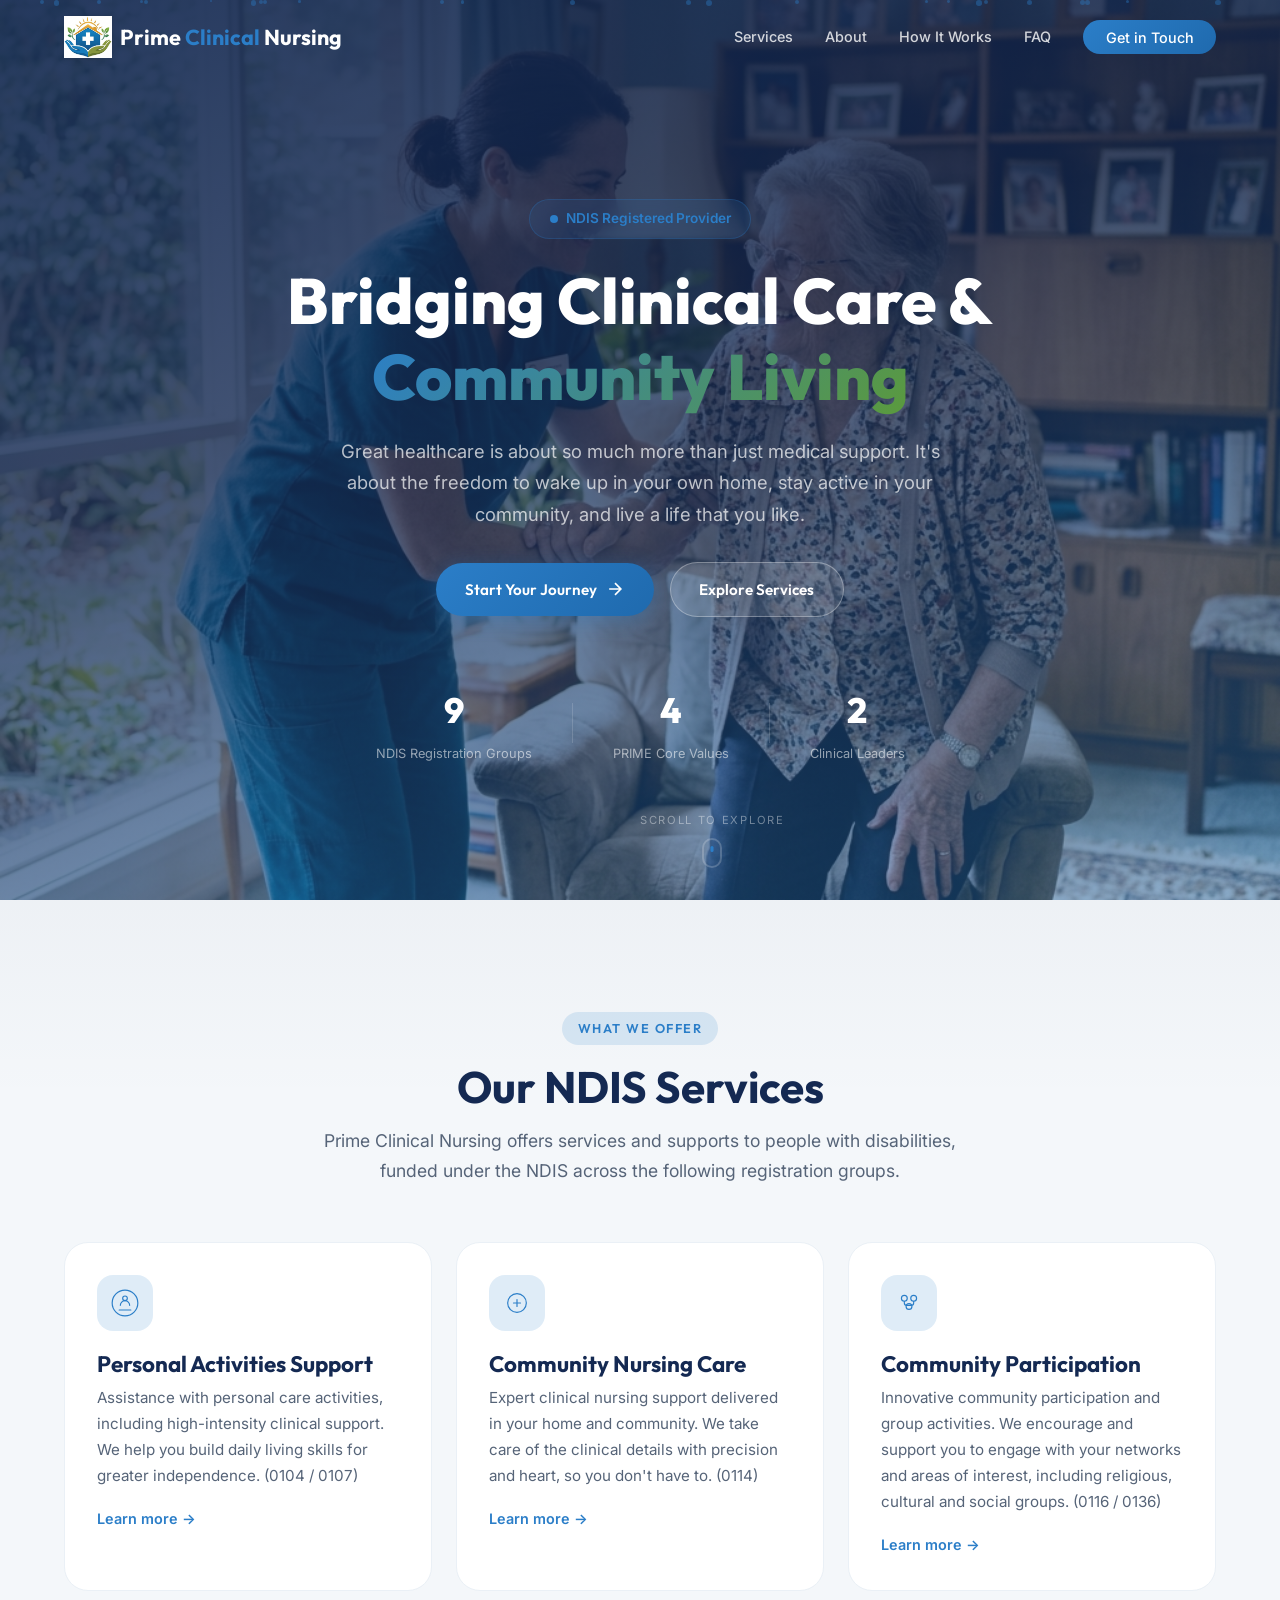
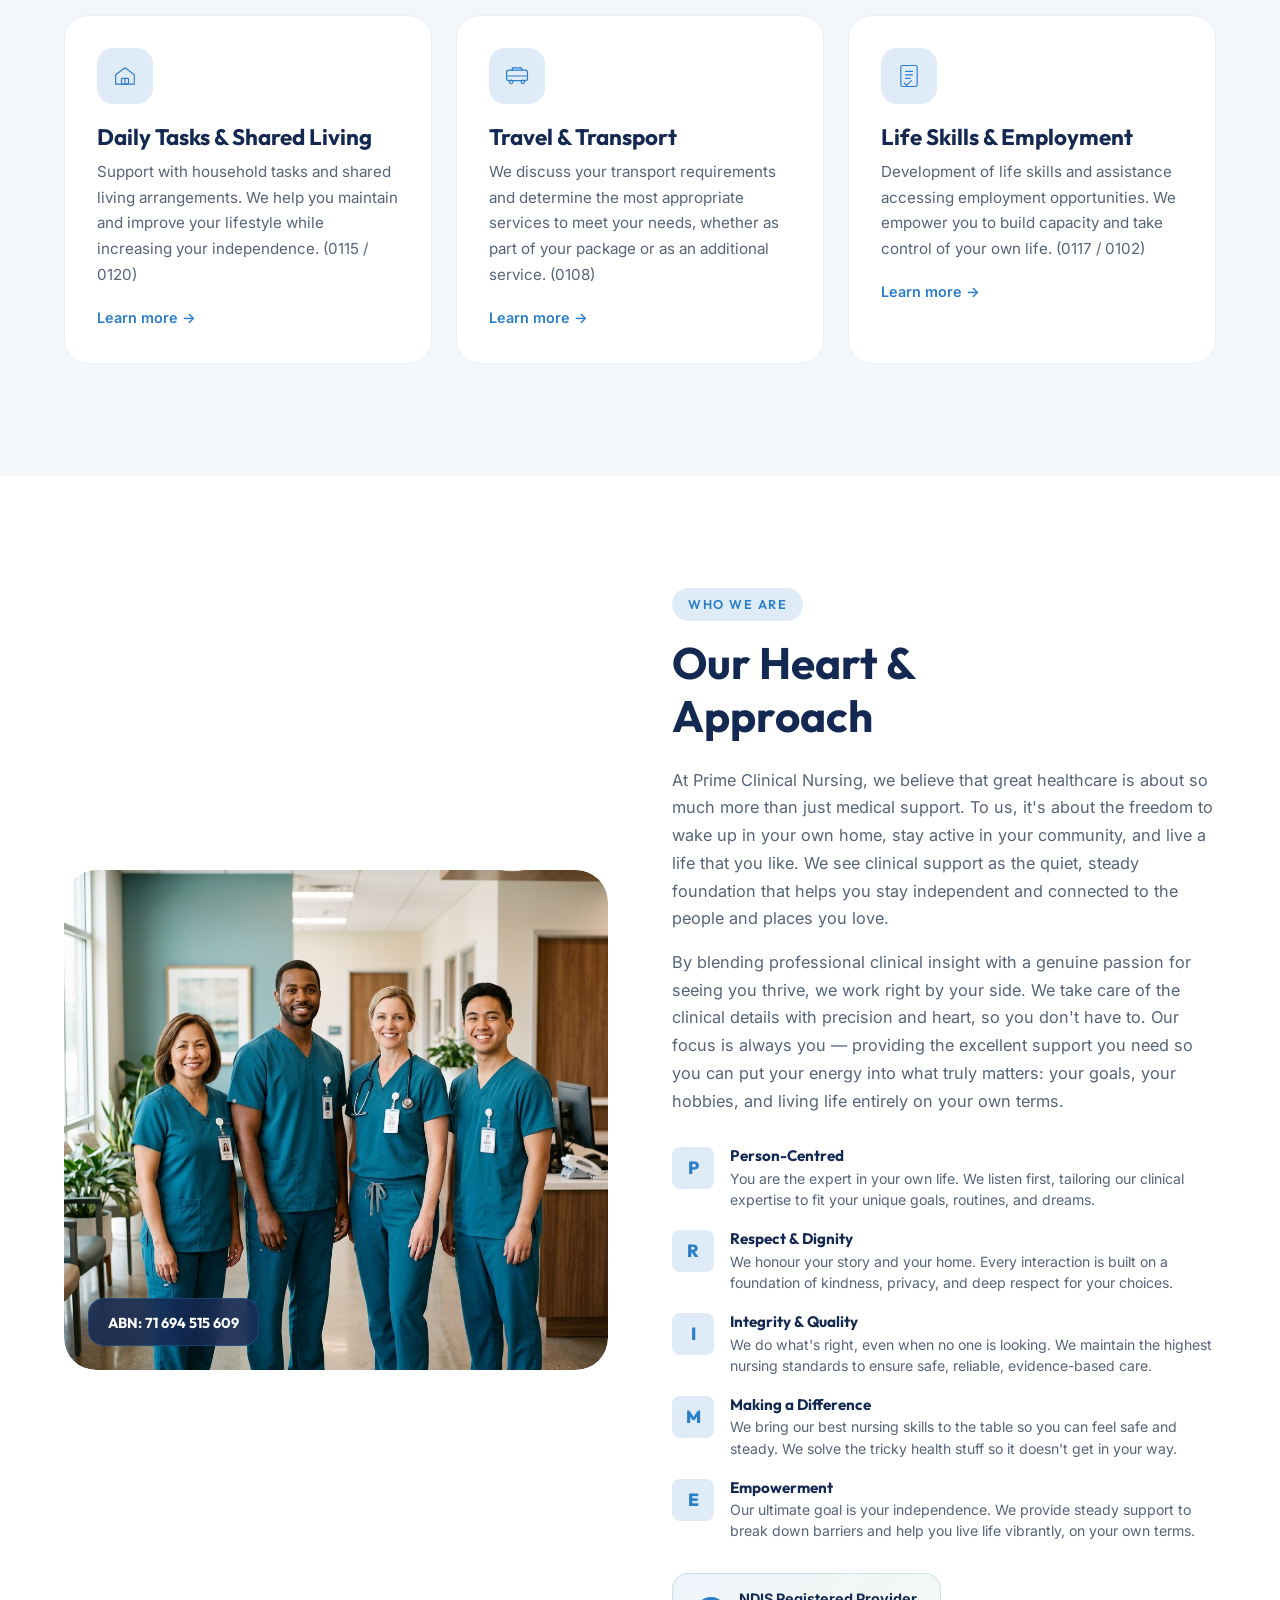
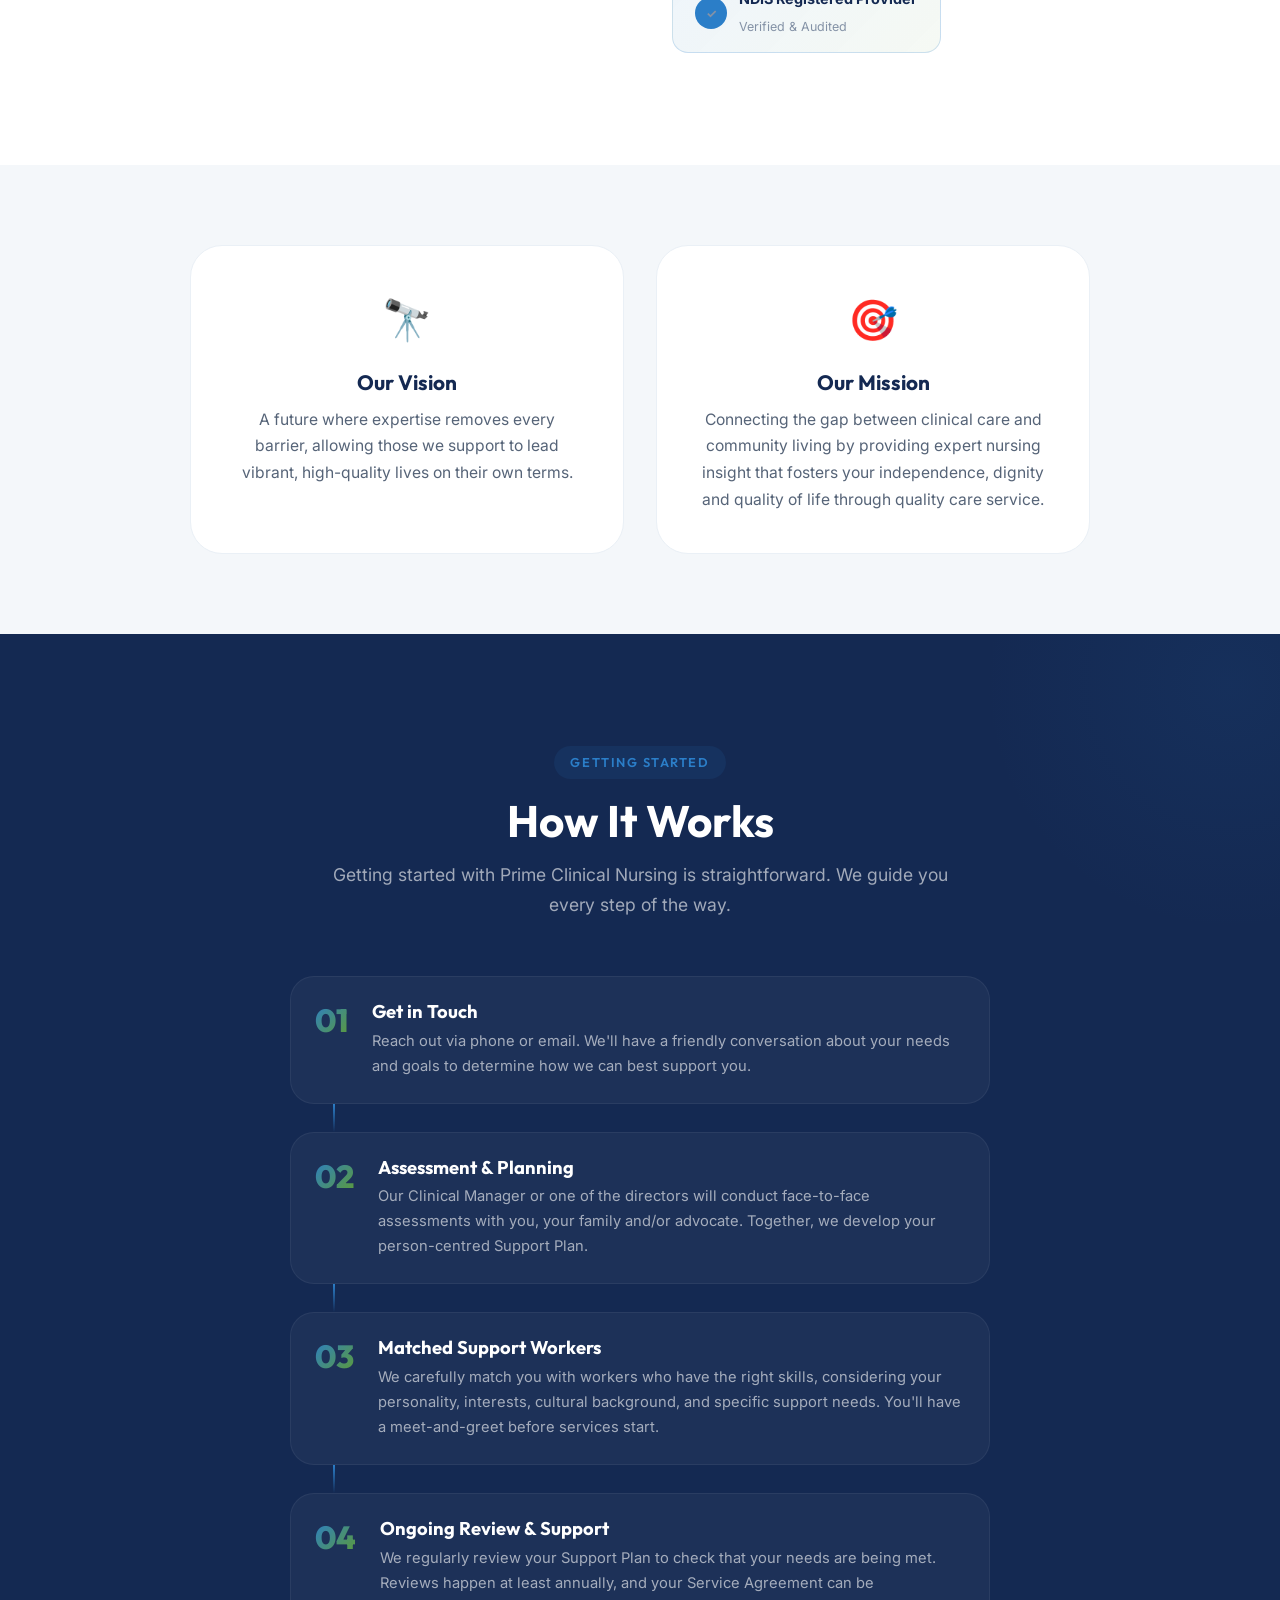
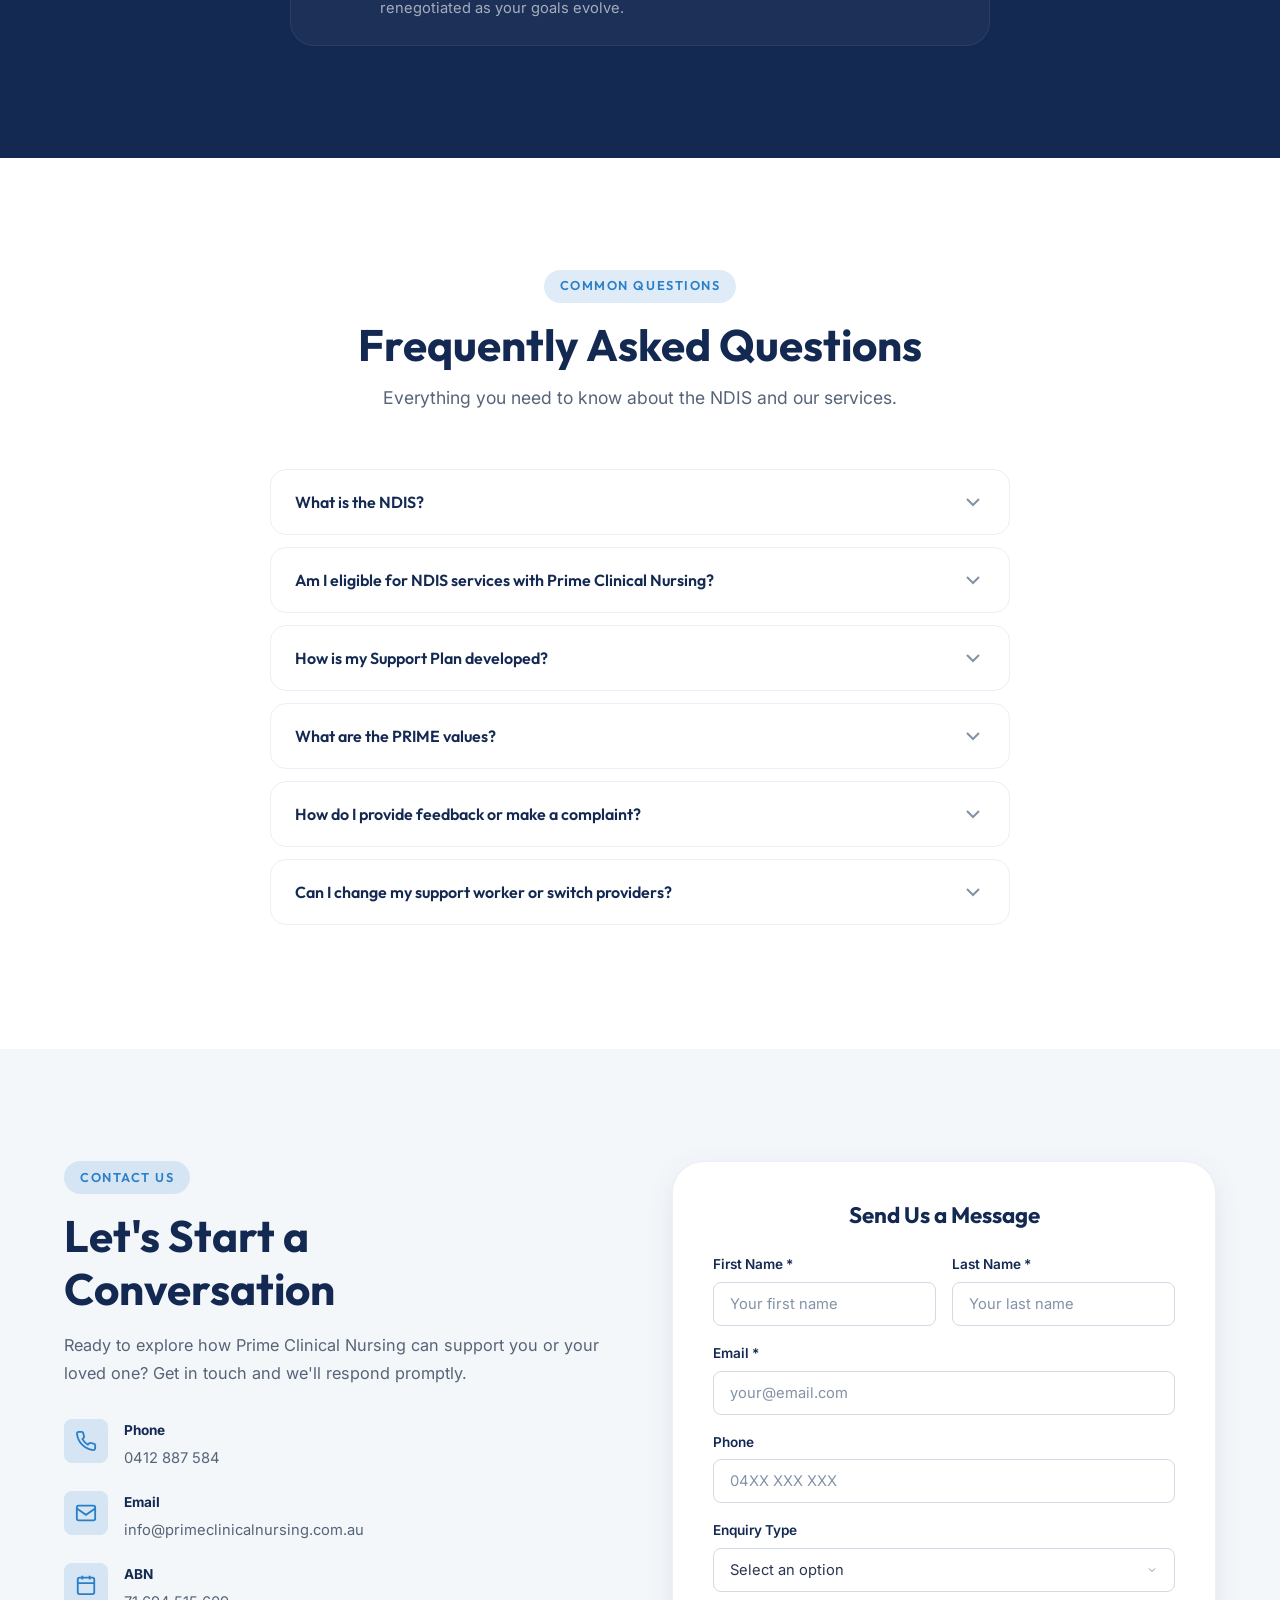
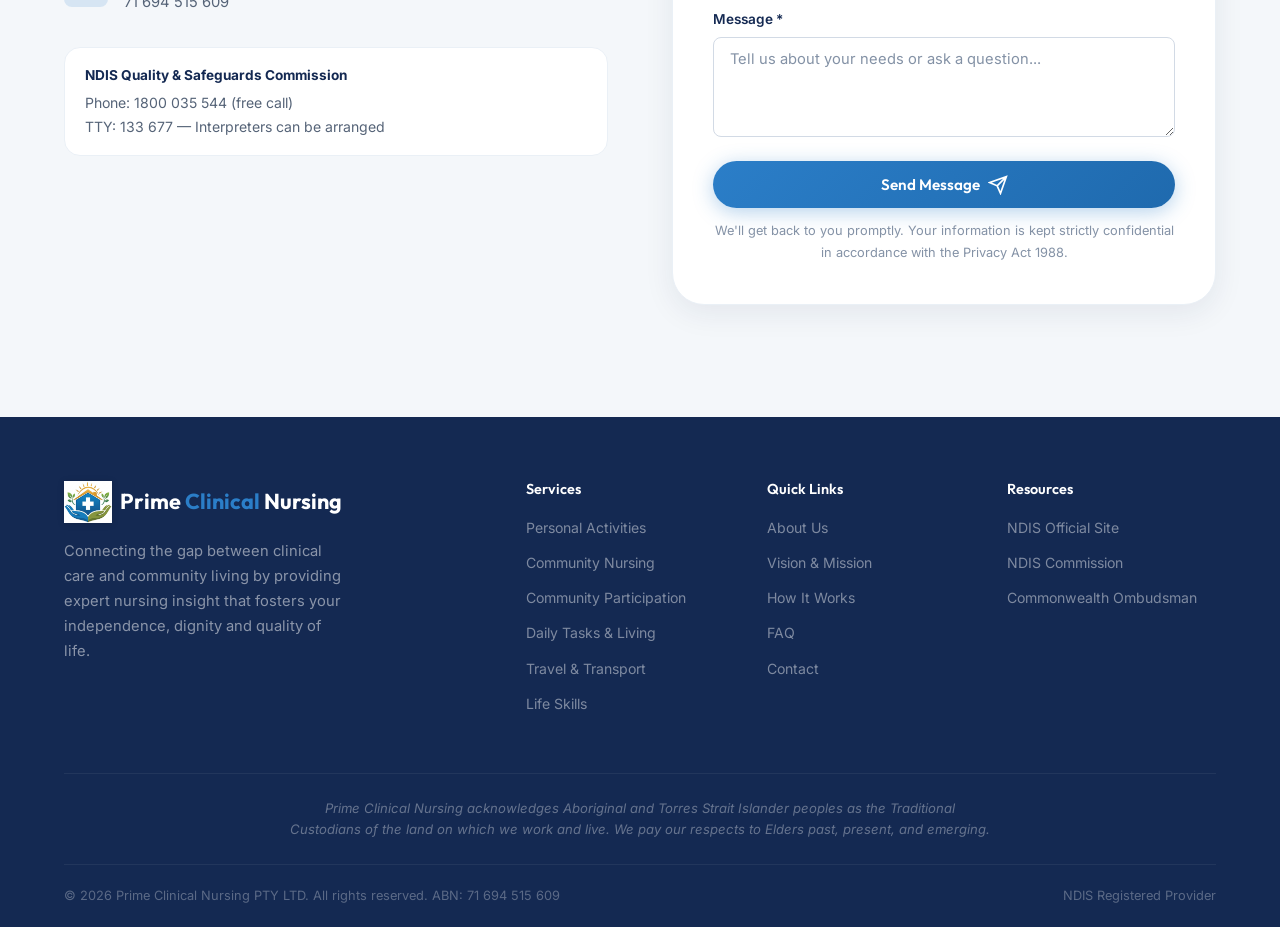
==== commit b150732e: "chore: rebrand aesthetic, create clean logos, and organize assets folder" ====
--- a/index.html
+++ b/index.html
@@ -3,13 +3,14 @@
 <head>
     <meta charset="UTF-8">
     <meta name="viewport" content="width=device-width, initial-scale=1.0">
-    <title>BrightPath Care — NDIS Registered Provider | Disability Support Services Australia</title>
-    <meta name="description" content="BrightPath Care is an NDIS registered provider offering personalised disability support services across Australia. Daily living, community participation, accommodation, therapy & more.">
-    <meta name="keywords" content="NDIS provider, disability support, NDIS services, community participation, daily living support, Australia, registered provider">
+    <title>Prime Clinical Nursing — NDIS Registered Provider | Clinical Disability Support Services</title>
+    <meta name="description" content="Prime Clinical Nursing is an NDIS registered provider bridging clinical care and community living. Expert nursing insight that fosters independence, dignity and quality of life.">
+    <meta name="keywords" content="NDIS provider, clinical nursing, disability support, community nursing care, personal activities support, Australia, registered provider, Prime Clinical Nursing">
     <link rel="preconnect" href="https://fonts.googleapis.com">
     <link rel="preconnect" href="https://fonts.gstatic.com" crossorigin>
     <link href="https://fonts.googleapis.com/css2?family=Inter:wght@300;400;500;600&family=Outfit:wght@400;500;600;700;800&display=swap" rel="stylesheet">
-    <link rel="stylesheet" href="index.css">
+    <link rel="icon" type="image/png" href="assets/images/logo-icon.png">
+    <link rel="stylesheet" href="assets/css/styles.css">
 </head>
 <body>
 
@@ -17,14 +18,13 @@
     <nav class="navbar" id="navbar">
         <div class="container nav-container">
             <a href="#" class="nav-logo">
-                <span class="logo-icon">✦</span>
-                <span class="logo-text">Bright<span class="logo-accent">Path</span> Care</span>
+                <img src="assets/images/logo-icon.png" alt="Prime Clinical Nursing" class="nav-logo-img">
+                <span class="logo-text">Prime <span class="logo-accent">Clinical</span> Nursing</span>
             </a>
             <ul class="nav-links" id="navLinks">
                 <li><a href="#services">Services</a></li>
                 <li><a href="#about">About</a></li>
                 <li><a href="#how-it-works">How It Works</a></li>
-                <li><a href="#testimonials">Testimonials</a></li>
                 <li><a href="#faq">FAQ</a></li>
                 <li><a href="#contact" class="nav-cta">Get in Touch</a></li>
             </ul>
@@ -43,8 +43,8 @@
                 <span class="badge-dot"></span>
                 NDIS Registered Provider
             </div>
-            <h1 class="hero-title">Empowering You to Live<br><span class="hero-highlight">Your Best Life</span></h1>
-            <p class="hero-subtitle">Personalised, compassionate disability support services tailored to your NDIS plan. We walk alongside you on your journey to independence, choice, and community connection.</p>
+            <h1 class="hero-title">Bridging Clinical Care &<br><span class="hero-highlight">Community Living</span></h1>
+            <p class="hero-subtitle">Great healthcare is about so much more than just medical support. It's about the freedom to wake up in your own home, stay active in your community, and live a life that you like.</p>
             <div class="hero-cta-group">
                 <a href="#contact" class="btn btn-primary">
                     <span>Start Your Journey</span>
@@ -56,18 +56,18 @@
             </div>
             <div class="hero-stats">
                 <div class="stat">
-                    <span class="stat-number" data-count="500">0</span><span class="stat-plus">+</span>
-                    <span class="stat-label">Participants Supported</span>
+                    <span class="stat-number" data-count="10">0</span><span class="stat-plus"></span>
+                    <span class="stat-label">NDIS Registration Groups</span>
                 </div>
                 <div class="stat-divider"></div>
                 <div class="stat">
-                    <span class="stat-number" data-count="50">0</span><span class="stat-plus">+</span>
-                    <span class="stat-label">Qualified Staff</span>
+                    <span class="stat-number" data-count="5">0</span><span class="stat-plus"></span>
+                    <span class="stat-label">PRIME Core Values</span>
                 </div>
                 <div class="stat-divider"></div>
                 <div class="stat">
-                    <span class="stat-number" data-count="12">0</span><span class="stat-plus">+</span>
-                    <span class="stat-label">Years Experience</span>
+                    <span class="stat-number" data-count="3">0</span><span class="stat-plus"></span>
+                    <span class="stat-label">Clinical Leaders</span>
                 </div>
             </div>
         </div>
@@ -83,15 +83,23 @@
             <div class="section-header reveal">
                 <span class="section-tag">What We Offer</span>
                 <h2 class="section-title">Our NDIS Services</h2>
-                <p class="section-subtitle">Comprehensive support designed around your goals, delivered with warmth and professionalism.</p>
+                <p class="section-subtitle">Prime Clinical Nursing offers services and supports to people with disabilities, funded under the NDIS across the following registration groups.</p>
             </div>
             <div class="services-grid">
-                <div class="service-card reveal" id="service-daily-living">
+                <div class="service-card reveal" id="service-personal-activities">
                     <div class="service-icon-wrap">
                         <svg class="service-icon" viewBox="0 0 48 48" fill="none"><circle cx="24" cy="24" r="22" stroke="currentColor" stroke-width="2"/><path d="M16 28c0-4.4 3.6-8 8-8s8 3.6 8 8" stroke="currentColor" stroke-width="2" stroke-linecap="round"/><circle cx="24" cy="16" r="4" stroke="currentColor" stroke-width="2"/><path d="M14 36h20" stroke="currentColor" stroke-width="2" stroke-linecap="round"/></svg>
                     </div>
-                    <h3>Daily Living Support</h3>
-                    <p>Assistance with personal care, meal preparation, household tasks, and building daily living skills for greater independence.</p>
+                    <h3>Personal Activities Support</h3>
+                    <p>Assistance with personal care activities, including high-intensity clinical support. We help you build daily living skills for greater independence. (0104 / 0107)</p>
+                    <a href="#contact" class="service-link">Learn more →</a>
+                </div>
+                <div class="service-card reveal" id="service-nursing">
+                    <div class="service-icon-wrap">
+                        <svg class="service-icon" viewBox="0 0 48 48" fill="none"><path d="M24 8c-8.8 0-16 7.2-16 16s7.2 16 16 16 16-7.2 16-16S32.8 8 24 8z" stroke="currentColor" stroke-width="2"/><path d="M24 18v12M18 24h12" stroke="currentColor" stroke-width="2" stroke-linecap="round" stroke-linejoin="round"/></svg>
+                    </div>
+                    <h3>Community Nursing Care</h3>
+                    <p>Expert clinical nursing support delivered in your home and community. We take care of the clinical details with precision and heart, so you don't have to. (0114)</p>
                     <a href="#contact" class="service-link">Learn more →</a>
                 </div>
                 <div class="service-card reveal" id="service-community">
@@ -99,39 +107,31 @@
                         <svg class="service-icon" viewBox="0 0 48 48" fill="none"><circle cx="16" cy="16" r="5" stroke="currentColor" stroke-width="2"/><circle cx="32" cy="16" r="5" stroke="currentColor" stroke-width="2"/><circle cx="24" cy="30" r="5" stroke="currentColor" stroke-width="2"/><path d="M16 21v3c0 2 2 4 4 4h8c2 0 4-2 4-4v-3" stroke="currentColor" stroke-width="2" stroke-linecap="round"/></svg>
                     </div>
                     <h3>Community Participation</h3>
-                    <p>Support to engage in social, recreational, and community activities. Build friendships and live an active, connected life.</p>
-                    <a href="#contact" class="service-link">Learn more →</a>
-                </div>
-                <div class="service-card reveal" id="service-accommodation">
+                    <p>Innovative community participation and group activities. We encourage and support you to engage with your networks and areas of interest, including religious, cultural and social groups. (0116 / 0136)</p>
+                    <a href="#contact" class="service-link">Learn more →</a>
+                </div>
+                <div class="service-card reveal" id="service-daily-tasks">
                     <div class="service-icon-wrap">
                         <svg class="service-icon" viewBox="0 0 48 48" fill="none"><path d="M8 38V22l16-12 16 12v16H8z" stroke="currentColor" stroke-width="2" stroke-linejoin="round"/><rect x="18" y="28" width="12" height="10" rx="1" stroke="currentColor" stroke-width="2"/><line x1="24" y1="28" x2="24" y2="38" stroke="currentColor" stroke-width="2"/></svg>
                     </div>
-                    <h3>Supported Accommodation</h3>
-                    <p>Safe, comfortable shared and independent living arrangements with 24/7 support tailored to your needs.</p>
-                    <a href="#contact" class="service-link">Learn more →</a>
-                </div>
-                <div class="service-card reveal" id="service-therapy">
-                    <div class="service-icon-wrap">
-                        <svg class="service-icon" viewBox="0 0 48 48" fill="none"><path d="M24 8c-8.8 0-16 7.2-16 16s7.2 16 16 16 16-7.2 16-16S32.8 8 24 8z" stroke="currentColor" stroke-width="2"/><path d="M24 16v8l6 4" stroke="currentColor" stroke-width="2" stroke-linecap="round" stroke-linejoin="round"/><path d="M18 8l2 4M30 8l-2 4" stroke="currentColor" stroke-width="2" stroke-linecap="round"/></svg>
-                    </div>
-                    <h3>Allied Health & Therapy</h3>
-                    <p>Access occupational therapy, speech pathology, physiotherapy, psychology, and behaviour support from our qualified team.</p>
+                    <h3>Daily Tasks & Shared Living</h3>
+                    <p>Support with household tasks and shared living arrangements. We help you maintain and improve your lifestyle while increasing your independence. (0115 / 0120)</p>
                     <a href="#contact" class="service-link">Learn more →</a>
                 </div>
                 <div class="service-card reveal" id="service-transport">
                     <div class="service-icon-wrap">
                         <svg class="service-icon" viewBox="0 0 48 48" fill="none"><rect x="6" y="14" width="36" height="18" rx="4" stroke="currentColor" stroke-width="2"/><circle cx="14" cy="34" r="3" stroke="currentColor" stroke-width="2"/><circle cx="34" cy="34" r="3" stroke="currentColor" stroke-width="2"/><path d="M6 24h36M16 14v-4h16v4" stroke="currentColor" stroke-width="2" stroke-linecap="round"/></svg>
                     </div>
-                    <h3>Transport Assistance</h3>
-                    <p>Reliable transport to appointments, social events, work, and community activities. Stay connected and mobile.</p>
-                    <a href="#contact" class="service-link">Learn more →</a>
-                </div>
-                <div class="service-card reveal" id="service-plan-management">
+                    <h3>Travel & Transport</h3>
+                    <p>We discuss your transport requirements and determine the most appropriate services to meet your needs, whether as part of your package or as an additional service. (0108)</p>
+                    <a href="#contact" class="service-link">Learn more →</a>
+                </div>
+                <div class="service-card reveal" id="service-life-skills">
                     <div class="service-icon-wrap">
                         <svg class="service-icon" viewBox="0 0 48 48" fill="none"><rect x="10" y="6" width="28" height="36" rx="3" stroke="currentColor" stroke-width="2"/><path d="M18 16h12M18 22h12M18 28h8" stroke="currentColor" stroke-width="2" stroke-linecap="round"/><path d="M16 36l4 4 8-8" stroke="currentColor" stroke-width="2" stroke-linecap="round" stroke-linejoin="round"/></svg>
                     </div>
-                    <h3>Plan Management</h3>
-                    <p>Expert NDIS plan management to maximise your funding, handle invoices and give you complete choice and control.</p>
+                    <h3>Life Skills & Employment</h3>
+                    <p>Development of life skills and assistance accessing employment opportunities. We empower you to build capacity and take control of your own life. (0117 / 0102)</p>
                     <a href="#contact" class="service-link">Learn more →</a>
                 </div>
             </div>
@@ -142,47 +142,83 @@
     <section class="about" id="about">
         <div class="container about-grid">
             <div class="about-image reveal">
-                <img src="about.png" alt="BrightPath Care support worker assisting a client" loading="lazy">
+                <img src="assets/images/about.png" alt="Prime Clinical Nursing support worker assisting a client" loading="lazy">
                 <div class="about-image-badge">
-                    <span class="badge-year">Est. 2014</span>
+                    <span class="badge-year">ABN: 71 694 515 609</span>
                 </div>
             </div>
             <div class="about-content reveal">
                 <span class="section-tag">Who We Are</span>
-                <h2 class="section-title">Person-Centred Care,<br>Australian-Wide</h2>
-                <p class="about-text">BrightPath Care was founded on a simple belief: every person deserves the opportunity to live a fulfilling, independent life. As a proud NDIS registered provider, we deliver disability support services that put <strong>you</strong> at the centre of everything we do.</p>
-                <p class="about-text">Our team of over 50 qualified support workers, allied health professionals, and plan managers work together to help you achieve your goals — whatever they may be.</p>
+                <h2 class="section-title">Our Heart &<br>Approach</h2>
+                <p class="about-text">At Prime Clinical Nursing, we believe that great healthcare is about so much more than just medical support. To us, it's about the freedom to wake up in your own home, stay active in your community, and live a life that you like. We see clinical support as the quiet, steady foundation that helps you stay independent and connected to the people and places you love.</p>
+                <p class="about-text">By blending professional clinical insight with a genuine passion for seeing you thrive, we work right by your side. We take care of the clinical details with precision and heart, so you don't have to. Our focus is always you — providing the excellent support you need so you can put your energy into what truly matters: your goals, your hobbies, and living life entirely on your own terms.</p>
                 <div class="about-values">
                     <div class="value">
-                        <div class="value-icon">♡</div>
-                        <div>
-                            <h4>Compassion First</h4>
-                            <p>Every interaction is grounded in empathy, dignity, and genuine care.</p>
+                        <div class="value-icon">P</div>
+                        <div>
+                            <h4>Person-Centred</h4>
+                            <p>You are the expert in your own life. We listen first, tailoring our clinical expertise to fit your unique goals, routines, and dreams.</p>
                         </div>
                     </div>
                     <div class="value">
-                        <div class="value-icon">★</div>
-                        <div>
-                            <h4>Quality & Safety</h4>
-                            <p>We meet the highest NDIS Practice Standards and are fully audited.</p>
+                        <div class="value-icon">R</div>
+                        <div>
+                            <h4>Respect & Dignity</h4>
+                            <p>We honour your story and your home. Every interaction is built on a foundation of kindness, privacy, and deep respect for your choices.</p>
                         </div>
                     </div>
                     <div class="value">
-                        <div class="value-icon">⚡</div>
+                        <div class="value-icon">I</div>
+                        <div>
+                            <h4>Integrity & Quality</h4>
+                            <p>We do what's right, even when no one is looking. We maintain the highest nursing standards to ensure safe, reliable, evidence-based care.</p>
+                        </div>
+                    </div>
+                    <div class="value">
+                        <div class="value-icon">M</div>
+                        <div>
+                            <h4>Making a Difference</h4>
+                            <p>We bring our best nursing skills to the table so you can feel safe and steady. We solve the tricky health stuff so it doesn't get in your way.</p>
+                        </div>
+                    </div>
+                    <div class="value">
+                        <div class="value-icon">E</div>
                         <div>
                             <h4>Empowerment</h4>
-                            <p>We build capacity so you can take control of your own life.</p>
-                        </div>
-                    </div>
-                </div>
-                <div class="ndis-badge-wrap">
-                    <div class="ndis-badge">
-                        <span class="ndis-check">✓</span>
-                        <div>
-                            <strong>NDIS Registered Provider</strong>
-                            <span>Verified & Audited</span>
-                        </div>
-                    </div>
+                            <p>Our ultimate goal is your independence. We provide steady support to break down barriers and help you live life vibrantly, on your own terms.</p>
+                        </div>
+                    </div>
+                </div>
+
+                <!-- Vision & Mission -->
+                <div class="vision-mission">
+                    <div class="ndis-badge-wrap">
+                        <div class="ndis-badge">
+                            <span class="ndis-check">✓</span>
+                            <div>
+                                <strong>NDIS Registered Provider</strong>
+                                <span>Verified & Audited</span>
+                            </div>
+                        </div>
+                    </div>
+                </div>
+            </div>
+        </div>
+    </section>
+
+    <!-- ========== VISION & MISSION ========== -->
+    <section class="vision-mission-section" id="vision-mission">
+        <div class="container">
+            <div class="vm-grid">
+                <div class="vm-card reveal">
+                    <div class="vm-icon">🔭</div>
+                    <h3>Our Vision</h3>
+                    <p>A future where expertise removes every barrier, allowing those we support to lead vibrant, high-quality lives on their own terms.</p>
+                </div>
+                <div class="vm-card reveal">
+                    <div class="vm-icon">🎯</div>
+                    <h3>Our Mission</h3>
+                    <p>Connecting the gap between clinical care and community living by providing expert nursing insight that fosters your independence, dignity and quality of life through quality care service.</p>
                 </div>
             </div>
         </div>
@@ -194,107 +230,39 @@
             <div class="section-header reveal">
                 <span class="section-tag">Getting Started</span>
                 <h2 class="section-title">How It Works</h2>
-                <p class="section-subtitle">Getting started with BrightPath Care is simple. We guide you every step of the way.</p>
+                <p class="section-subtitle">Getting started with Prime Clinical Nursing is straightforward. We guide you every step of the way.</p>
             </div>
             <div class="steps">
                 <div class="step reveal" id="step-1">
                     <div class="step-number">01</div>
                     <div class="step-content">
                         <h3>Get in Touch</h3>
-                        <p>Reach out via phone, email, or our contact form. We'll have a friendly chat about your needs and goals.</p>
+                        <p>Reach out via phone or email. We'll have a friendly conversation about your needs and goals to determine how we can best support you.</p>
                     </div>
                 </div>
                 <div class="step-connector reveal"></div>
                 <div class="step reveal" id="step-2">
                     <div class="step-number">02</div>
                     <div class="step-content">
-                        <h3>Plan Review</h3>
-                        <p>We review your NDIS plan together to understand your funding and identify the best supports for you.</p>
+                        <h3>Assessment & Planning</h3>
+                        <p>Our Clinical Manager or one of the directors will conduct face-to-face assessments with you, your family and/or advocate. Together, we develop your person-centred Support Plan.</p>
                     </div>
                 </div>
                 <div class="step-connector reveal"></div>
                 <div class="step reveal" id="step-3">
                     <div class="step-number">03</div>
                     <div class="step-content">
-                        <h3>Matched Support</h3>
-                        <p>We carefully match you with the right support workers based on your preferences, personality, and requirements.</p>
+                        <h3>Matched Support Workers</h3>
+                        <p>We carefully match you with workers who have the right skills, considering your personality, interests, cultural background, and specific support needs. You'll have a meet-and-greet before services start.</p>
                     </div>
                 </div>
                 <div class="step-connector reveal"></div>
                 <div class="step reveal" id="step-4">
                     <div class="step-number">04</div>
                     <div class="step-content">
-                        <h3>Ongoing Care</h3>
-                        <p>Enjoy consistent, high-quality support with regular check-ins to adapt as your goals evolve.</p>
-                    </div>
-                </div>
-            </div>
-        </div>
-    </section>
-
-    <!-- ========== TESTIMONIALS ========== -->
-    <section class="testimonials" id="testimonials">
-        <div class="container">
-            <div class="section-header reveal">
-                <span class="section-tag">What People Say</span>
-                <h2 class="section-title">Stories of Impact</h2>
-                <p class="section-subtitle">Hear from participants and families who trust BrightPath Care.</p>
-            </div>
-            <div class="testimonial-carousel reveal" id="testimonialCarousel">
-                <div class="testimonial-track" id="testimonialTrack">
-                    <div class="testimonial-card active">
-                        <div class="testimonial-stars">★★★★★</div>
-                        <blockquote>"BrightPath Care changed our family's life. The support workers are incredibly kind and truly understand my son's needs. He's more independent and happier than ever."</blockquote>
-                        <div class="testimonial-author">
-                            <div class="author-avatar">SM</div>
-                            <div>
-                                <strong>Sarah M.</strong>
-                                <span>Parent, Brisbane QLD</span>
-                            </div>
-                        </div>
-                    </div>
-                    <div class="testimonial-card">
-                        <div class="testimonial-stars">★★★★★</div>
-                        <blockquote>"I've been with three other providers before. BrightPath is the first one that actually listened to what I wanted. I now have a job, my own routine, and real friends."</blockquote>
-                        <div class="testimonial-author">
-                            <div class="author-avatar">JT</div>
-                            <div>
-                                <strong>James T.</strong>
-                                <span>Participant, Sydney NSW</span>
-                            </div>
-                        </div>
-                    </div>
-                    <div class="testimonial-card">
-                        <div class="testimonial-stars">★★★★★</div>
-                        <blockquote>"The plan management team is outstanding. They took all the stress out of invoicing and helped me get the most out of my NDIS funding. Highly recommend!"</blockquote>
-                        <div class="testimonial-author">
-                            <div class="author-avatar">RK</div>
-                            <div>
-                                <strong>Rachel K.</strong>
-                                <span>Participant, Melbourne VIC</span>
-                            </div>
-                        </div>
-                    </div>
-                    <div class="testimonial-card">
-                        <div class="testimonial-stars">★★★★★</div>
-                        <blockquote>"My daughter has complex needs and her support worker from BrightPath has been nothing short of amazing. Consistent, skilled, and genuinely caring. We finally feel supported."</blockquote>
-                        <div class="testimonial-author">
-                            <div class="author-avatar">DP</div>
-                            <div>
-                                <strong>David P.</strong>
-                                <span>Parent, Gold Coast QLD</span>
-                            </div>
-                        </div>
-                    </div>
-                </div>
-                <div class="testimonial-controls">
-                    <button class="carousel-btn prev" id="carouselPrev" aria-label="Previous testimonial">
-                        <svg width="20" height="20" viewBox="0 0 24 24" fill="none" stroke="currentColor" stroke-width="2"><path d="M19 12H5M12 19l-7-7 7-7"/></svg>
-                    </button>
-                    <div class="carousel-dots" id="carouselDots"></div>
-                    <button class="carousel-btn next" id="carouselNext" aria-label="Next testimonial">
-                        <svg width="20" height="20" viewBox="0 0 24 24" fill="none" stroke="currentColor" stroke-width="2"><path d="M5 12h14M12 5l7 7-7 7"/></svg>
-                    </button>
+                        <h3>Ongoing Review & Support</h3>
+                        <p>We regularly review your Support Plan to check that your needs are being met. Reviews happen at least annually, and your Service Agreement can be renegotiated as your goals evolve.</p>
+                    </div>
                 </div>
             </div>
         </div>
@@ -320,47 +288,47 @@
                 </div>
                 <div class="faq-item" id="faq-2">
                     <button class="faq-question" aria-expanded="false">
-                        <span>Am I eligible for the NDIS?</span>
-                        <svg class="faq-chevron" width="24" height="24" viewBox="0 0 24 24" fill="none" stroke="currentColor" stroke-width="2"><path d="M6 9l6 6 6-6"/></svg>
-                    </button>
-                    <div class="faq-answer">
-                        <p>You may be eligible for the NDIS if you are under 65 years old, are an Australian citizen or permanent resident, and have a permanent and significant disability that affects your ability to take part in everyday activities. Contact us and we can help you check your eligibility.</p>
+                        <span>Am I eligible for NDIS services with Prime Clinical Nursing?</span>
+                        <svg class="faq-chevron" width="24" height="24" viewBox="0 0 24 24" fill="none" stroke="currentColor" stroke-width="2"><path d="M6 9l6 6 6-6"/></svg>
+                    </button>
+                    <div class="faq-answer">
+                        <p>To be eligible for the NDIS, you must have a permanent and significant disability or developmental delay, be an Australian citizen or hold a Permanent Visa or Protected Special Category Visa, be under 65 years of age, and require support from a person or equipment to do everyday activities. To access our services, you must also have an NDIS Plan that identifies services within our registration groups and have available funding. We also provide services on a 'fee for service' basis.</p>
                     </div>
                 </div>
                 <div class="faq-item" id="faq-3">
                     <button class="faq-question" aria-expanded="false">
-                        <span>How do I switch to BrightPath Care as my provider?</span>
-                        <svg class="faq-chevron" width="24" height="24" viewBox="0 0 24 24" fill="none" stroke="currentColor" stroke-width="2"><path d="M6 9l6 6 6-6"/></svg>
-                    </button>
-                    <div class="faq-answer">
-                        <p>Switching providers is your right as an NDIS participant. Simply contact us and we'll guide you through the process. There's no penalty for changing providers, and we handle all the transition paperwork to make it as smooth as possible.</p>
+                        <span>How is my Support Plan developed?</span>
+                        <svg class="faq-chevron" width="24" height="24" viewBox="0 0 24 24" fill="none" stroke="currentColor" stroke-width="2"><path d="M6 9l6 6 6-6"/></svg>
+                    </button>
+                    <div class="faq-answer">
+                        <p>Your Support Plan is person-centred and developed collaboratively with you, your family or advocate, and our team. Our Clinical Manager or one of the directors will conduct face-to-face assessments, record your unique skills, strengths, goals and aspirations, and design a plan that promotes your independence. The Plan is flexible and regularly reviewed to ensure it continues to meet your needs.</p>
                     </div>
                 </div>
                 <div class="faq-item" id="faq-4">
                     <button class="faq-question" aria-expanded="false">
-                        <span>What areas do you service?</span>
-                        <svg class="faq-chevron" width="24" height="24" viewBox="0 0 24 24" fill="none" stroke="currentColor" stroke-width="2"><path d="M6 9l6 6 6-6"/></svg>
-                    </button>
-                    <div class="faq-answer">
-                        <p>BrightPath Care provides services across major metropolitan and regional areas in Queensland, New South Wales, and Victoria. We are continuously expanding our service areas. Contact us to check availability in your location.</p>
+                        <span>What are the PRIME values?</span>
+                        <svg class="faq-chevron" width="24" height="24" viewBox="0 0 24 24" fill="none" stroke="currentColor" stroke-width="2"><path d="M6 9l6 6 6-6"/></svg>
+                    </button>
+                    <div class="faq-answer">
+                        <p>Our PRIME values guide every clinical decision and connection we build: <strong>P</strong> — Person-Centred (you are the expert in your own life), <strong>R</strong> — Respect & Dignity (honouring your story and home), <strong>I</strong> — Integrity & Quality (maintaining highest nursing standards), <strong>M</strong> — Making a Difference (bringing our best nursing skills), and <strong>E</strong> — Empowerment (your independence is our ultimate goal).</p>
                     </div>
                 </div>
                 <div class="faq-item" id="faq-5">
                     <button class="faq-question" aria-expanded="false">
-                        <span>Do I need a plan-managed or self-managed plan to use your services?</span>
-                        <svg class="faq-chevron" width="24" height="24" viewBox="0 0 24 24" fill="none" stroke="currentColor" stroke-width="2"><path d="M6 9l6 6 6-6"/></svg>
-                    </button>
-                    <div class="faq-answer">
-                        <p>No — we work with all management types! Whether your plan is NDIA-managed, plan-managed, or self-managed, we can provide services to you. As a registered NDIS provider, we are able to work with all funding arrangements.</p>
+                        <span>How do I provide feedback or make a complaint?</span>
+                        <svg class="faq-chevron" width="24" height="24" viewBox="0 0 24 24" fill="none" stroke="currentColor" stroke-width="2"><path d="M6 9l6 6 6-6"/></svg>
+                    </button>
+                    <div class="faq-answer">
+                        <p>We actively encourage your feedback and input. You can provide feedback or complaints anonymously, through written or online surveys, or by talking to your worker. You can also contact the NDIS Quality and Safeguards Commission on 1800 035 544, the Commonwealth Ombudsman on 1300 362 072, or NDIS Complaints on 1800 800 110. We will never retaliate against you for making a complaint.</p>
                     </div>
                 </div>
                 <div class="faq-item" id="faq-6">
                     <button class="faq-question" aria-expanded="false">
-                        <span>How are support workers matched to participants?</span>
-                        <svg class="faq-chevron" width="24" height="24" viewBox="0 0 24 24" fill="none" stroke="currentColor" stroke-width="2"><path d="M6 9l6 6 6-6"/></svg>
-                    </button>
-                    <div class="faq-answer">
-                        <p>We take matching seriously. We consider your personality, interests, goals, cultural background, and specific support needs when selecting a support worker. You'll have a meet-and-greet before services start, and you can request a change at any time.</p>
+                        <span>Can I change my support worker or switch providers?</span>
+                        <svg class="faq-chevron" width="24" height="24" viewBox="0 0 24 24" fill="none" stroke="currentColor" stroke-width="2"><path d="M6 9l6 6 6-6"/></svg>
+                    </button>
+                    <div class="faq-answer">
+                        <p>Yes. You can request a change of support worker at any time. When your regular worker is unavailable, we will contact alternate workers with relevant qualifications, and where possible, provide someone who has worked with you before. You may also terminate our services and switch to another provider — we will assist and support you during this transition process.</p>
                     </div>
                 </div>
             </div>
@@ -373,7 +341,7 @@
             <div class="contact-info reveal">
                 <span class="section-tag">Contact Us</span>
                 <h2 class="section-title">Let's Start a<br>Conversation</h2>
-                <p>Ready to explore how BrightPath Care can support you or your loved one? Get in touch and we'll respond within 24 hours.</p>
+                <p>Ready to explore how Prime Clinical Nursing can support you or your loved one? Get in touch and we'll respond promptly.</p>
                 <div class="contact-details">
                     <div class="contact-item">
                         <div class="contact-icon">
@@ -381,7 +349,7 @@
                         </div>
                         <div>
                             <strong>Phone</strong>
-                            <a href="tel:1300274448">1300 BRIGHT (1300 274 448)</a>
+                            <a href="tel:0412887584">0412 887 584</a>
                         </div>
                     </div>
                     <div class="contact-item">
@@ -390,22 +358,22 @@
                         </div>
                         <div>
                             <strong>Email</strong>
-                            <a href="mailto:hello@brightpathcare.com.au">hello@brightpathcare.com.au</a>
+                            <a href="mailto:info@primeclinicalnursing.com.au">info@primeclinicalnursing.com.au</a>
                         </div>
                     </div>
                     <div class="contact-item">
                         <div class="contact-icon">
-                            <svg width="22" height="22" viewBox="0 0 24 24" fill="none" stroke="currentColor" stroke-width="2"><path d="M21 10c0 7-9 13-9 13s-9-6-9-13a9 9 0 0118 0z"/><circle cx="12" cy="10" r="3"/></svg>
-                        </div>
-                        <div>
-                            <strong>Office</strong>
-                            <span>Level 2, 45 Albert Street<br>Brisbane QLD 4000</span>
+                            <svg width="22" height="22" viewBox="0 0 24 24" fill="none" stroke="currentColor" stroke-width="2"><rect x="3" y="4" width="18" height="18" rx="2"/><path d="M16 2v4M8 2v4M3 10h18"/></svg>
+                        </div>
+                        <div>
+                            <strong>ABN</strong>
+                            <span>71 694 515 609</span>
                         </div>
                     </div>
                 </div>
                 <div class="contact-hours">
-                    <strong>Office Hours</strong>
-                    <p>Mon – Fri: 8:30am – 5:00pm AEST<br>24/7 participant support line available</p>
+                    <strong>NDIS Quality & Safeguards Commission</strong>
+                    <p>Phone: 1800 035 544 (free call)<br>TTY: 133 677 — Interpreters can be arranged</p>
                 </div>
             </div>
             <div class="contact-form-wrap reveal">
@@ -434,9 +402,9 @@
                         <select id="enquiry" name="enquiry">
                             <option value="">Select an option</option>
                             <option value="new-participant">New Participant Enquiry</option>
-                            <option value="switch-provider">Switch Provider</option>
-                            <option value="plan-management">Plan Management</option>
-                            <option value="employment">Employment Opportunity</option>
+                            <option value="support-plan">Support Plan Discussion</option>
+                            <option value="community-nursing">Community Nursing Care</option>
+                            <option value="feedback">Feedback or Complaint</option>
                             <option value="general">General Enquiry</option>
                         </select>
                     </div>
@@ -448,12 +416,12 @@
                         <span>Send Message</span>
                         <svg width="20" height="20" viewBox="0 0 24 24" fill="none" stroke="currentColor" stroke-width="2"><path d="M22 2L11 13M22 2l-7 20-4-9-9-4 20-7z"/></svg>
                     </button>
-                    <p class="form-note">We'll get back to you within 24 hours. Your information is kept strictly confidential.</p>
+                    <p class="form-note">We'll get back to you promptly. Your information is kept strictly confidential in accordance with the Privacy Act 1988.</p>
                 </form>
                 <div class="form-success" id="formSuccess">
                     <div class="success-icon">✓</div>
                     <h3>Message Sent!</h3>
-                    <p>Thank you for reaching out. A member of our team will be in touch within 24 hours.</p>
+                    <p>Thank you for reaching out. A member of our team will be in touch soon.</p>
                 </div>
             </div>
         </div>
@@ -465,40 +433,29 @@
             <div class="footer-top">
                 <div class="footer-brand">
                     <a href="#" class="nav-logo">
-                        <span class="logo-icon">✦</span>
-                        <span class="logo-text">Bright<span class="logo-accent">Path</span> Care</span>
+                        <img src="assets/images/logo-icon.png" alt="Prime Clinical Nursing" class="nav-logo-img">
+                        <span class="logo-text">Prime <span class="logo-accent">Clinical</span> Nursing</span>
                     </a>
-                    <p>Empowering people with disability to live their best life through personalised, compassionate NDIS support services.</p>
-                    <div class="footer-social">
-                        <a href="#" aria-label="Facebook" class="social-link">
-                            <svg width="20" height="20" viewBox="0 0 24 24" fill="currentColor"><path d="M18 2h-3a5 5 0 00-5 5v3H7v4h3v8h4v-8h3l1-4h-4V7a1 1 0 011-1h3z"/></svg>
-                        </a>
-                        <a href="#" aria-label="Instagram" class="social-link">
-                            <svg width="20" height="20" viewBox="0 0 24 24" fill="none" stroke="currentColor" stroke-width="2"><rect x="2" y="2" width="20" height="20" rx="5"/><circle cx="12" cy="12" r="5"/><circle cx="17.5" cy="6.5" r="1.5" fill="currentColor" stroke="none"/></svg>
-                        </a>
-                        <a href="#" aria-label="LinkedIn" class="social-link">
-                            <svg width="20" height="20" viewBox="0 0 24 24" fill="currentColor"><path d="M16 8a6 6 0 016 6v7h-4v-7a2 2 0 00-2-2 2 2 0 00-2 2v7h-4v-7a6 6 0 016-6zM2 9h4v12H2z"/><circle cx="4" cy="4" r="2"/></svg>
-                        </a>
-                    </div>
+                    <p>Connecting the gap between clinical care and community living by providing expert nursing insight that fosters your independence, dignity and quality of life.</p>
                 </div>
                 <div class="footer-links-group">
                     <div class="footer-col">
                         <h4>Services</h4>
                         <ul>
-                            <li><a href="#service-daily-living">Daily Living</a></li>
-                            <li><a href="#service-community">Community Access</a></li>
-                            <li><a href="#service-accommodation">Accommodation</a></li>
-                            <li><a href="#service-therapy">Allied Health</a></li>
-                            <li><a href="#service-transport">Transport</a></li>
-                            <li><a href="#service-plan-management">Plan Management</a></li>
+                            <li><a href="#service-personal-activities">Personal Activities</a></li>
+                            <li><a href="#service-nursing">Community Nursing</a></li>
+                            <li><a href="#service-community">Community Participation</a></li>
+                            <li><a href="#service-daily-tasks">Daily Tasks & Living</a></li>
+                            <li><a href="#service-transport">Travel & Transport</a></li>
+                            <li><a href="#service-life-skills">Life Skills</a></li>
                         </ul>
                     </div>
                     <div class="footer-col">
                         <h4>Quick Links</h4>
                         <ul>
                             <li><a href="#about">About Us</a></li>
+                            <li><a href="#vision-mission">Vision & Mission</a></li>
                             <li><a href="#how-it-works">How It Works</a></li>
-                            <li><a href="#testimonials">Testimonials</a></li>
                             <li><a href="#faq">FAQ</a></li>
                             <li><a href="#contact">Contact</a></li>
                         </ul>
@@ -508,22 +465,21 @@
                         <ul>
                             <li><a href="https://www.ndis.gov.au" target="_blank" rel="noopener">NDIS Official Site</a></li>
                             <li><a href="https://www.ndiscommission.gov.au" target="_blank" rel="noopener">NDIS Commission</a></li>
-                            <li><a href="#">Privacy Policy</a></li>
-                            <li><a href="#">Terms of Service</a></li>
+                            <li><a href="https://www.ombudsman.gov.au" target="_blank" rel="noopener">Commonwealth Ombudsman</a></li>
                         </ul>
                     </div>
                 </div>
             </div>
             <div class="footer-acknowledgement">
-                <p>BrightPath Care acknowledges Aboriginal and Torres Strait Islander peoples as the Traditional Custodians of the land on which we work and live. We pay our respects to Elders past, present, and emerging.</p>
+                <p>Prime Clinical Nursing acknowledges Aboriginal and Torres Strait Islander peoples as the Traditional Custodians of the land on which we work and live. We pay our respects to Elders past, present, and emerging.</p>
             </div>
             <div class="footer-bottom">
-                <p>&copy; 2026 BrightPath Care Pty Ltd. All rights reserved. ABN: 12 345 678 901</p>
+                <p>&copy; 2026 Prime Clinical Nursing PTY LTD. All rights reserved. ABN: 71 694 515 609</p>
                 <p>NDIS Registered Provider</p>
             </div>
         </div>
     </footer>
 
-    <script src="index.js"></script>
+    <script src="assets/js/scripts.js"></script>
 </body>
 </html>
--- a/assets/css/styles.css
+++ b/assets/css/styles.css
@@ -0,0 +1,1098 @@
+/* ============================================
+   DESIGN SYSTEM — Prime Clinical Nursing
+   ============================================ */
+
+:root {
+    /* Palette — derived from official logo */
+    --navy:        #142952;
+    --navy-light:  #1B3668;
+    --navy-mid:    #21407A;
+    --blue:        #2B7EC8;
+    --blue-dark:   #1F6AAE;
+    --blue-glow:   rgba(43,126,200,.15);
+    --green:       #5B9A3C;
+    --green-dark:  #4A8230;
+    --green-glow:  rgba(91,154,60,.12);
+    --gold:        #D4952E;
+    --gold-dark:   #B87D22;
+    --white:       #FFFFFF;
+    --off-white:   #F4F7FA;
+    --grey-100:    #EAF0F6;
+    --grey-200:    #D2DAE5;
+    --grey-400:    #8492A6;
+    --grey-600:    #566478;
+    --grey-800:    #2A3650;
+    --success:     #34D399;
+
+    /* Legacy aliases for backward compat */
+    --teal:        var(--blue);
+    --teal-dark:   var(--blue-dark);
+    --teal-glow:   var(--blue-glow);
+
+    /* Typography */
+    --font-body:    'Inter', system-ui, -apple-system, sans-serif;
+    --font-heading: 'Outfit', var(--font-body);
+
+    /* Spacing */
+    --section-py:   7rem;
+    --container-px:  1.5rem;
+
+    /* Transitions */
+    --ease-out:   cubic-bezier(.25,.46,.45,.94);
+    --ease-spring: cubic-bezier(.34,1.56,.64,1);
+
+    /* Radius */
+    --radius-sm:  .5rem;
+    --radius-md:  1rem;
+    --radius-lg:  1.5rem;
+    --radius-xl:  2rem;
+
+    /* Shadows */
+    --shadow-sm:  0 2px 8px rgba(20,41,82,.06);
+    --shadow-md:  0 8px 30px rgba(20,41,82,.08);
+    --shadow-lg:  0 20px 60px rgba(20,41,82,.12);
+    --shadow-glow: 0 0 40px rgba(43,126,200,.2);
+}
+
+/* ============================================
+   RESET & BASE
+   ============================================ */
+*, *::before, *::after { box-sizing: border-box; margin: 0; padding: 0; }
+
+html {
+    scroll-behavior: smooth;
+    scroll-padding-top: 5rem;
+}
+
+body {
+    font-family: var(--font-body);
+    font-size: 1rem;
+    line-height: 1.7;
+    color: var(--grey-800);
+    background: var(--white);
+    overflow-x: hidden;
+    -webkit-font-smoothing: antialiased;
+}
+
+img { max-width: 100%; height: auto; display: block; }
+a { color: var(--teal); text-decoration: none; transition: color .25s var(--ease-out); }
+a:hover { color: var(--teal-dark); }
+ul { list-style: none; }
+
+.container {
+    width: 100%;
+    max-width: 1200px;
+    margin: 0 auto;
+    padding: 0 var(--container-px);
+}
+
+/* ============================================
+   TYPOGRAPHY
+   ============================================ */
+h1, h2, h3, h4 { font-family: var(--font-heading); font-weight: 700; line-height: 1.2; color: var(--navy); }
+h1 { font-size: clamp(2.4rem, 5.5vw, 4rem); font-weight: 800; }
+h2 { font-size: clamp(1.8rem, 3.5vw, 2.75rem); }
+h3 { font-size: clamp(1.15rem, 2vw, 1.4rem); }
+
+.section-header { text-align: center; max-width: 640px; margin: 0 auto 3.5rem; }
+.section-tag {
+    display: inline-block;
+    font-family: var(--font-heading);
+    font-size: .8rem;
+    font-weight: 600;
+    text-transform: uppercase;
+    letter-spacing: .12em;
+    color: var(--teal);
+    background: var(--teal-glow);
+    padding: .35rem 1rem;
+    border-radius: 50px;
+    margin-bottom: 1rem;
+}
+.section-title { margin-bottom: .75rem; }
+.section-subtitle { color: var(--grey-600); font-size: 1.1rem; }
+
+/* ============================================
+   BUTTONS
+   ============================================ */
+.btn {
+    display: inline-flex;
+    align-items: center;
+    gap: .5rem;
+    font-family: var(--font-heading);
+    font-weight: 600;
+    font-size: .95rem;
+    padding: .85rem 1.8rem;
+    border-radius: 50px;
+    border: none;
+    cursor: pointer;
+    transition: all .3s var(--ease-out);
+    text-decoration: none;
+}
+.btn-primary {
+    background: linear-gradient(135deg, var(--teal), var(--teal-dark));
+    color: var(--white);
+    box-shadow: 0 4px 20px rgba(43,126,200,.35);
+}
+.btn-primary:hover {
+    transform: translateY(-2px);
+    box-shadow: 0 8px 30px rgba(43,126,200,.45);
+    color: var(--white);
+}
+.btn-secondary {
+    background: rgba(255,255,255,.12);
+    color: var(--white);
+    border: 1.5px solid rgba(255,255,255,.3);
+    backdrop-filter: blur(8px);
+}
+.btn-secondary:hover {
+    background: rgba(255,255,255,.2);
+    border-color: rgba(255,255,255,.5);
+    color: var(--white);
+}
+.btn-full { width: 100%; justify-content: center; }
+
+/* ============================================
+   NAVIGATION
+   ============================================ */
+.navbar {
+    position: fixed;
+    top: 0; left: 0;
+    width: 100%;
+    z-index: 1000;
+    padding: 1rem 0;
+    transition: all .4s var(--ease-out);
+}
+.navbar.scrolled {
+    background: rgba(20,41,82,.92);
+    backdrop-filter: blur(20px);
+    padding: .6rem 0;
+    box-shadow: 0 4px 30px rgba(0,0,0,.15);
+}
+.nav-container {
+    display: flex;
+    align-items: center;
+    justify-content: space-between;
+}
+.nav-logo {
+    display: flex;
+    align-items: center;
+    gap: .5rem;
+    text-decoration: none;
+}
+.logo-icon {
+    font-size: 1.6rem;
+    color: var(--teal);
+    filter: drop-shadow(0 0 8px rgba(43,126,200,.4));
+}
+.nav-logo-img {
+    height: 42px;
+    width: auto;
+    object-fit: contain;
+    filter: drop-shadow(0 1px 3px rgba(0,0,0,.15));
+    transition: transform .3s var(--ease-out);
+}
+.nav-logo:hover .nav-logo-img {
+    transform: scale(1.05);
+}
+.logo-text {
+    font-family: var(--font-heading);
+    font-weight: 700;
+    font-size: 1.35rem;
+    color: var(--white);
+}
+.logo-accent { color: var(--teal); }
+
+.nav-links {
+    display: flex;
+    align-items: center;
+    gap: 2rem;
+}
+.nav-links a {
+    color: rgba(255,255,255,.8);
+    font-size: .9rem;
+    font-weight: 500;
+    transition: color .25s;
+    position: relative;
+}
+.nav-links a:hover { color: var(--white); }
+.nav-links a::after {
+    content: '';
+    position: absolute;
+    bottom: -4px; left: 0;
+    width: 0; height: 2px;
+    background: var(--teal);
+    transition: width .3s var(--ease-out);
+}
+.nav-links a:hover::after { width: 100%; }
+.nav-cta {
+    background: linear-gradient(135deg, var(--teal), var(--teal-dark)) !important;
+    color: var(--white) !important;
+    padding: .55rem 1.4rem;
+    border-radius: 50px;
+}
+.nav-cta::after { display: none !important; }
+.nav-cta:hover { box-shadow: 0 4px 20px rgba(43,126,200,.4); }
+
+.nav-toggle {
+    display: none;
+    flex-direction: column;
+    gap: 5px;
+    background: none;
+    border: none;
+    cursor: pointer;
+    padding: .5rem;
+}
+.nav-toggle span {
+    display: block;
+    width: 24px; height: 2px;
+    background: var(--white);
+    border-radius: 2px;
+    transition: all .3s var(--ease-out);
+}
+.nav-toggle.active span:nth-child(1) { transform: rotate(45deg) translate(5px,5px); }
+.nav-toggle.active span:nth-child(2) { opacity: 0; }
+.nav-toggle.active span:nth-child(3) { transform: rotate(-45deg) translate(5px,-5px); }
+
+/* ============================================
+   HERO
+   ============================================ */
+.hero {
+    position: relative;
+    min-height: 100vh;
+    display: flex;
+    align-items: center;
+    justify-content: center;
+    background: url('../images/hero-bg.png') center/cover no-repeat;
+    overflow: hidden;
+}
+.hero-overlay {
+    position: absolute;
+    inset: 0;
+    background: linear-gradient(
+        160deg,
+        rgba(20,41,82,.92) 0%,
+        rgba(20,41,82,.8) 40%,
+        rgba(43,126,200,.45) 100%
+    );
+    z-index: 1;
+}
+.hero-particles {
+    position: absolute;
+    inset: 0;
+    z-index: 2;
+    pointer-events: none;
+    overflow: hidden;
+}
+.hero-particle {
+    position: absolute;
+    width: 4px; height: 4px;
+    background: rgba(43,126,200,.4);
+    border-radius: 50%;
+    animation: floatParticle linear infinite;
+}
+@keyframes floatParticle {
+    0%   { transform: translateY(100vh) scale(0); opacity: 0; }
+    10%  { opacity: 1; }
+    90%  { opacity: 1; }
+    100% { transform: translateY(-10vh) scale(1); opacity: 0; }
+}
+.hero-content {
+    position: relative;
+    z-index: 3;
+    text-align: center;
+    padding: 8rem 0 4rem;
+}
+.hero-badge {
+    display: inline-flex;
+    align-items: center;
+    gap: .5rem;
+    background: rgba(43,126,200,.12);
+    border: 1px solid rgba(43,126,200,.25);
+    color: var(--teal);
+    padding: .45rem 1.2rem;
+    border-radius: 50px;
+    font-size: .85rem;
+    font-weight: 600;
+    margin-bottom: 1.5rem;
+    backdrop-filter: blur(10px);
+    animation: fadeInDown .8s var(--ease-out) .2s both;
+}
+.badge-dot {
+    display: inline-block;
+    width: 8px; height: 8px;
+    background: var(--teal);
+    border-radius: 50%;
+    animation: pulse 2s infinite;
+}
+@keyframes pulse {
+    0%, 100% { box-shadow: 0 0 0 0 rgba(43,126,200,.6); }
+    50%      { box-shadow: 0 0 0 8px rgba(43,126,200,0); }
+}
+
+.hero-title {
+    color: var(--white);
+    margin-bottom: 1.25rem;
+    animation: fadeInDown .8s var(--ease-out) .4s both;
+}
+.hero-highlight {
+    background: linear-gradient(135deg, var(--blue), var(--green));
+    -webkit-background-clip: text;
+    -webkit-text-fill-color: transparent;
+    background-clip: text;
+}
+.hero-subtitle {
+    color: rgba(255,255,255,.7);
+    font-size: 1.15rem;
+    max-width: 600px;
+    margin: 0 auto 2rem;
+    animation: fadeInDown .8s var(--ease-out) .6s both;
+}
+.hero-cta-group {
+    display: flex;
+    align-items: center;
+    justify-content: center;
+    gap: 1rem;
+    flex-wrap: wrap;
+    animation: fadeInUp .8s var(--ease-out) .8s both;
+}
+.hero-stats {
+    display: flex;
+    align-items: center;
+    justify-content: center;
+    gap: 2.5rem;
+    margin-top: 4rem;
+    animation: fadeInUp .8s var(--ease-out) 1s both;
+}
+.stat { text-align: center; }
+.stat-number {
+    display: block;
+    font-family: var(--font-heading);
+    font-size: 2.2rem;
+    font-weight: 800;
+    color: var(--white);
+}
+.stat-plus { font-family: var(--font-heading); font-size: 1.4rem; font-weight: 700; color: var(--teal); }
+.stat-label { display: block; font-size: .8rem; color: rgba(255,255,255,.55); margin-top: .15rem; }
+.stat-divider { width: 1px; height: 40px; background: rgba(255,255,255,.15); }
+
+.hero-scroll-indicator {
+    position: absolute;
+    bottom: 2rem;
+    left: 50%;
+    transform: translateX(-50%);
+    z-index: 3;
+    display: flex;
+    flex-direction: column;
+    align-items: center;
+    gap: .5rem;
+    animation: fadeInUp 1s var(--ease-out) 1.4s both;
+}
+.hero-scroll-indicator span {
+    font-size: .7rem;
+    text-transform: uppercase;
+    letter-spacing: .15em;
+    color: rgba(255,255,255,.4);
+}
+.scroll-arrow {
+    width: 20px; height: 30px;
+    border: 2px solid rgba(255,255,255,.2);
+    border-radius: 50px;
+    position: relative;
+}
+.scroll-arrow::before {
+    content: '';
+    position: absolute;
+    top: 6px;
+    left: 50%;
+    transform: translateX(-50%);
+    width: 3px; height: 6px;
+    background: var(--teal);
+    border-radius: 50px;
+    animation: scrollBounce 1.5s infinite;
+}
+@keyframes scrollBounce {
+    0%, 100% { top: 6px; opacity: 1; }
+    50%      { top: 14px; opacity: .3; }
+}
+
+/* ============================================
+   SERVICES
+   ============================================ */
+.services {
+    padding: var(--section-py) 0;
+    background: var(--off-white);
+    position: relative;
+}
+.services::before {
+    content: '';
+    position: absolute;
+    top: 0; left: 0; right: 0;
+    height: 200px;
+    background: linear-gradient(180deg, var(--navy) 0%, transparent 100%);
+    opacity: .03;
+}
+.services-grid {
+    display: grid;
+    grid-template-columns: repeat(3, 1fr);
+    gap: 1.5rem;
+}
+.service-card {
+    background: var(--white);
+    border-radius: var(--radius-lg);
+    padding: 2rem;
+    border: 1px solid var(--grey-100);
+    transition: all .4s var(--ease-out);
+    position: relative;
+    overflow: hidden;
+}
+.service-card::before {
+    content: '';
+    position: absolute;
+    top: 0; left: 0;
+    width: 100%; height: 3px;
+    background: linear-gradient(90deg, var(--blue), var(--green));
+    transform: scaleX(0);
+    transform-origin: left;
+    transition: transform .4s var(--ease-out);
+}
+.service-card:hover {
+    transform: translateY(-6px);
+    box-shadow: var(--shadow-lg);
+    border-color: transparent;
+}
+.service-card:hover::before { transform: scaleX(1); }
+
+.service-icon-wrap {
+    width: 56px; height: 56px;
+    display: flex;
+    align-items: center;
+    justify-content: center;
+    background: var(--teal-glow);
+    border-radius: var(--radius-md);
+    margin-bottom: 1.25rem;
+    color: var(--teal);
+    transition: all .3s var(--ease-out);
+}
+.service-card:hover .service-icon-wrap {
+    background: linear-gradient(135deg, var(--teal), var(--teal-dark));
+    color: var(--white);
+    transform: scale(1.05);
+}
+.service-icon { width: 28px; height: 28px; }
+.service-card h3 { margin-bottom: .5rem; }
+.service-card p { color: var(--grey-600); font-size: .95rem; margin-bottom: 1rem; }
+.service-link {
+    font-weight: 600;
+    font-size: .9rem;
+    color: var(--teal);
+    transition: all .3s;
+}
+.service-link:hover { gap: .5rem; color: var(--teal-dark); }
+
+/* ============================================
+   ABOUT
+   ============================================ */
+.about {
+    padding: var(--section-py) 0;
+}
+.about-grid {
+    display: grid;
+    grid-template-columns: 1fr 1fr;
+    gap: 4rem;
+    align-items: center;
+}
+.about-image {
+    position: relative;
+    border-radius: var(--radius-xl);
+    overflow: hidden;
+}
+.about-image img {
+    width: 100%;
+    height: 500px;
+    object-fit: cover;
+    border-radius: var(--radius-xl);
+}
+.about-image-badge {
+    position: absolute;
+    bottom: 1.5rem;
+    left: 1.5rem;
+    background: rgba(20,41,82,.85);
+    backdrop-filter: blur(10px);
+    color: var(--white);
+    padding: .6rem 1.2rem;
+    border-radius: var(--radius-md);
+    border: 1px solid rgba(43,126,200,.3);
+}
+.badge-year {
+    font-family: var(--font-heading);
+    font-weight: 700;
+    font-size: .9rem;
+}
+
+.about-content .section-tag { display: inline-block; margin-bottom: 1rem; }
+.about-content .section-title { margin-bottom: 1.5rem; }
+.about-text {
+    color: var(--grey-600);
+    margin-bottom: 1rem;
+    font-size: 1.02rem;
+}
+.about-values {
+    display: flex;
+    flex-direction: column;
+    gap: 1.25rem;
+    margin: 2rem 0;
+}
+.value {
+    display: flex;
+    align-items: flex-start;
+    gap: 1rem;
+}
+.value-icon {
+    width: 42px; height: 42px;
+    display: flex;
+    align-items: center;
+    justify-content: center;
+    background: var(--teal-glow);
+    color: var(--teal);
+    border-radius: var(--radius-sm);
+    font-size: 1.1rem;
+    flex-shrink: 0;
+    font-family: var(--font-heading);
+    font-weight: 800;
+}
+.value h4 {
+    font-size: .95rem;
+    margin-bottom: .15rem;
+}
+.value p {
+    font-size: .88rem;
+    color: var(--grey-600);
+    line-height: 1.5;
+}
+
+.ndis-badge-wrap { margin-top: 1.5rem; }
+.ndis-badge {
+    display: inline-flex;
+    align-items: center;
+    gap: .75rem;
+    background: linear-gradient(135deg, rgba(43,126,200,.08), rgba(91,154,60,.06));
+    border: 1.5px solid rgba(43,126,200,.2);
+    padding: .8rem 1.4rem;
+    border-radius: var(--radius-md);
+}
+.ndis-check {
+    width: 32px; height: 32px;
+    display: flex;
+    align-items: center;
+    justify-content: center;
+    background: var(--teal);
+    color: var(--white);
+    border-radius: 50%;
+    font-weight: 700;
+    font-size: .9rem;
+}
+.ndis-badge strong {
+    display: block;
+    font-size: .9rem;
+    color: var(--navy);
+}
+.ndis-badge span {
+    font-size: .78rem;
+    color: var(--grey-400);
+}
+
+/* ============================================
+   VISION & MISSION
+   ============================================ */
+.vision-mission-section {
+    padding: 5rem 0;
+    background: var(--off-white);
+    position: relative;
+}
+.vm-grid {
+    display: grid;
+    grid-template-columns: 1fr 1fr;
+    gap: 2rem;
+    max-width: 900px;
+    margin: 0 auto;
+}
+.vm-card {
+    background: var(--white);
+    border-radius: var(--radius-xl);
+    padding: 2.5rem;
+    border: 1px solid var(--grey-100);
+    text-align: center;
+    transition: all .4s var(--ease-out);
+    position: relative;
+    overflow: hidden;
+}
+.vm-card::before {
+    content: '';
+    position: absolute;
+    top: 0; left: 0;
+    width: 100%; height: 3px;
+    background: linear-gradient(90deg, var(--blue), var(--green));
+    transform: scaleX(0);
+    transform-origin: left;
+    transition: transform .4s var(--ease-out);
+}
+.vm-card:hover {
+    transform: translateY(-6px);
+    box-shadow: var(--shadow-lg);
+    border-color: transparent;
+}
+.vm-card:hover::before { transform: scaleX(1); }
+.vm-icon {
+    font-size: 2.5rem;
+    margin-bottom: 1rem;
+    display: block;
+}
+.vm-card h3 {
+    margin-bottom: .75rem;
+    font-size: 1.3rem;
+}
+.vm-card p {
+    color: var(--grey-600);
+    font-size: .98rem;
+    line-height: 1.7;
+}
+
+/* ============================================
+   HOW IT WORKS
+   ============================================ */
+.how-it-works {
+    padding: var(--section-py) 0;
+    background: var(--navy);
+    position: relative;
+    overflow: hidden;
+}
+.how-it-works::before {
+    content: '';
+    position: absolute;
+    top: -200px; right: -200px;
+    width: 500px; height: 500px;
+    background: radial-gradient(circle, rgba(43,126,200,.08), transparent 70%);
+    border-radius: 50%;
+}
+.how-it-works .section-tag { color: var(--blue); background: rgba(43,126,200,.1); }
+.how-it-works .section-title { color: var(--white); }
+.how-it-works .section-subtitle { color: rgba(255,255,255,.6); }
+
+.steps {
+    max-width: 700px;
+    margin: 0 auto;
+}
+.step {
+    display: flex;
+    gap: 1.5rem;
+    align-items: flex-start;
+    padding: 1.5rem;
+    background: rgba(255,255,255,.04);
+    border: 1px solid rgba(255,255,255,.06);
+    border-radius: var(--radius-lg);
+    transition: all .4s var(--ease-out);
+}
+.step:hover {
+    background: rgba(255,255,255,.08);
+    border-color: rgba(43,126,200,.2);
+    transform: translateX(6px);
+}
+.step-number {
+    font-family: var(--font-heading);
+    font-size: 2rem;
+    font-weight: 800;
+    background: linear-gradient(135deg, var(--blue), var(--green));
+    -webkit-background-clip: text;
+    -webkit-text-fill-color: transparent;
+    background-clip: text;
+    flex-shrink: 0;
+    line-height: 1;
+    padding-top: .2rem;
+}
+.step-content h3 {
+    color: var(--white);
+    margin-bottom: .35rem;
+    font-size: 1.15rem;
+}
+.step-content p {
+    color: rgba(255,255,255,.6);
+    font-size: .92rem;
+}
+.step-connector {
+    width: 2px;
+    height: 28px;
+    background: linear-gradient(180deg, var(--teal), transparent);
+    margin-left: 2.7rem;
+    opacity: .3;
+}
+
+/* ============================================
+   FAQ
+   ============================================ */
+.faq {
+    padding: var(--section-py) 0;
+}
+.faq-list {
+    max-width: 740px;
+    margin: 0 auto;
+}
+.faq-item {
+    border: 1px solid var(--grey-100);
+    border-radius: var(--radius-md);
+    margin-bottom: .75rem;
+    overflow: hidden;
+    transition: all .3s var(--ease-out);
+}
+.faq-item:hover { border-color: var(--grey-200); }
+.faq-item.active {
+    border-color: rgba(43,126,200,.25);
+    box-shadow: 0 4px 20px rgba(43,126,200,.08);
+}
+.faq-question {
+    display: flex;
+    align-items: center;
+    justify-content: space-between;
+    width: 100%;
+    padding: 1.25rem 1.5rem;
+    background: none;
+    border: none;
+    cursor: pointer;
+    font-family: var(--font-heading);
+    font-size: 1rem;
+    font-weight: 600;
+    color: var(--navy);
+    text-align: left;
+    transition: color .3s;
+}
+.faq-question:hover { color: var(--teal); }
+.faq-chevron {
+    flex-shrink: 0;
+    transition: transform .3s var(--ease-out);
+    color: var(--grey-400);
+}
+.faq-item.active .faq-chevron {
+    transform: rotate(180deg);
+    color: var(--teal);
+}
+.faq-answer {
+    max-height: 0;
+    overflow: hidden;
+    transition: max-height .4s var(--ease-out), padding .4s var(--ease-out);
+}
+.faq-item.active .faq-answer {
+    max-height: 400px;
+}
+.faq-answer p {
+    padding: 0 1.5rem 1.25rem;
+    color: var(--grey-600);
+    font-size: .95rem;
+    line-height: 1.7;
+}
+
+/* ============================================
+   CONTACT
+   ============================================ */
+.contact {
+    padding: var(--section-py) 0;
+    background: var(--off-white);
+}
+.contact-grid {
+    display: grid;
+    grid-template-columns: 1fr 1fr;
+    gap: 4rem;
+    align-items: start;
+}
+.contact-info .section-tag { display: inline-block; margin-bottom: 1rem; }
+.contact-info .section-title { text-align: left; margin-bottom: 1rem; }
+.contact-info > p { color: var(--grey-600); margin-bottom: 2rem; font-size: 1.02rem; }
+
+.contact-details {
+    display: flex;
+    flex-direction: column;
+    gap: 1.25rem;
+    margin-bottom: 2rem;
+}
+.contact-item {
+    display: flex;
+    align-items: flex-start;
+    gap: 1rem;
+}
+.contact-icon {
+    width: 44px; height: 44px;
+    display: flex;
+    align-items: center;
+    justify-content: center;
+    background: var(--teal-glow);
+    color: var(--teal);
+    border-radius: var(--radius-sm);
+    flex-shrink: 0;
+}
+.contact-item strong {
+    display: block;
+    font-size: .85rem;
+    color: var(--navy);
+    margin-bottom: .1rem;
+}
+.contact-item a, .contact-item span {
+    font-size: .92rem;
+    color: var(--grey-600);
+}
+.contact-item a:hover { color: var(--teal); }
+.contact-hours {
+    padding: 1rem 1.25rem;
+    background: var(--white);
+    border-radius: var(--radius-md);
+    border: 1px solid var(--grey-100);
+}
+.contact-hours strong {
+    display: block;
+    font-size: .85rem;
+    color: var(--navy);
+    margin-bottom: .25rem;
+}
+.contact-hours p { font-size: .88rem; color: var(--grey-600); }
+
+.contact-form-wrap {
+    position: relative;
+}
+.contact-form {
+    background: var(--white);
+    border-radius: var(--radius-xl);
+    padding: 2.5rem;
+    border: 1px solid var(--grey-100);
+    box-shadow: var(--shadow-md);
+}
+.contact-form h3 {
+    margin-bottom: 1.5rem;
+    text-align: center;
+}
+.form-row {
+    display: grid;
+    grid-template-columns: 1fr 1fr;
+    gap: 1rem;
+}
+.form-group {
+    margin-bottom: 1rem;
+}
+.form-group label {
+    display: block;
+    font-size: .85rem;
+    font-weight: 600;
+    color: var(--navy);
+    margin-bottom: .35rem;
+}
+.form-group input,
+.form-group select,
+.form-group textarea {
+    width: 100%;
+    padding: .75rem 1rem;
+    border: 1.5px solid var(--grey-200);
+    border-radius: var(--radius-sm);
+    font-family: var(--font-body);
+    font-size: .92rem;
+    color: var(--grey-800);
+    background: var(--white);
+    transition: all .3s var(--ease-out);
+    outline: none;
+}
+.form-group input:focus,
+.form-group select:focus,
+.form-group textarea:focus {
+    border-color: var(--teal);
+    box-shadow: 0 0 0 3px rgba(43,126,200,.1);
+}
+.form-group input::placeholder,
+.form-group textarea::placeholder {
+    color: var(--grey-400);
+}
+.form-group textarea { resize: vertical; min-height: 100px; }
+.form-group select {
+    appearance: none;
+    background-image: url("data:image/svg+xml,%3Csvg xmlns='http://www.w3.org/2000/svg' width='12' height='12' viewBox='0 0 24 24' fill='none' stroke='%238892A4' stroke-width='2'%3E%3Cpath d='M6 9l6 6 6-6'/%3E%3C/svg%3E");
+    background-repeat: no-repeat;
+    background-position: right 1rem center;
+    cursor: pointer;
+}
+.form-note {
+    text-align: center;
+    font-size: .8rem;
+    color: var(--grey-400);
+    margin-top: .75rem;
+}
+
+.form-success {
+    display: none;
+    position: absolute;
+    inset: 0;
+    background: var(--white);
+    border-radius: var(--radius-xl);
+    border: 1px solid var(--grey-100);
+    box-shadow: var(--shadow-md);
+    flex-direction: column;
+    align-items: center;
+    justify-content: center;
+    text-align: center;
+    padding: 2.5rem;
+    animation: fadeIn .5s var(--ease-out);
+}
+.form-success.show { display: flex; }
+.success-icon {
+    width: 64px; height: 64px;
+    display: flex;
+    align-items: center;
+    justify-content: center;
+    background: linear-gradient(135deg, var(--success), #2db886);
+    color: var(--white);
+    border-radius: 50%;
+    font-size: 1.8rem;
+    font-weight: 700;
+    margin-bottom: 1rem;
+}
+.form-success h3 { margin-bottom: .5rem; }
+.form-success p { color: var(--grey-600); }
+
+/* ============================================
+   FOOTER
+   ============================================ */
+.footer {
+    background: var(--navy);
+    padding: 4rem 0 0;
+}
+.footer-top {
+    display: grid;
+    grid-template-columns: 1.2fr 2fr;
+    gap: 3rem;
+    padding-bottom: 3rem;
+    border-bottom: 1px solid rgba(255,255,255,.06);
+}
+.footer-brand .nav-logo { margin-bottom: 1rem; }
+.footer-brand p { color: rgba(255,255,255,.5); font-size: .92rem; max-width: 280px; }
+
+.footer-links-group {
+    display: grid;
+    grid-template-columns: repeat(3, 1fr);
+    gap: 2rem;
+}
+.footer-col h4 {
+    color: var(--white);
+    font-size: .9rem;
+    margin-bottom: 1rem;
+    font-weight: 600;
+}
+.footer-col li { margin-bottom: .5rem; }
+.footer-col a {
+    color: rgba(255,255,255,.45);
+    font-size: .88rem;
+    transition: color .3s;
+}
+.footer-col a:hover { color: var(--teal); }
+
+.footer-acknowledgement {
+    padding: 1.5rem 0;
+    border-bottom: 1px solid rgba(255,255,255,.06);
+}
+.footer-acknowledgement p {
+    text-align: center;
+    font-size: .82rem;
+    color: rgba(255,255,255,.35);
+    max-width: 700px;
+    margin: 0 auto;
+    font-style: italic;
+    line-height: 1.6;
+}
+
+.footer-bottom {
+    display: flex;
+    align-items: center;
+    justify-content: space-between;
+    padding: 1.25rem 0;
+}
+.footer-bottom p {
+    font-size: .8rem;
+    color: rgba(255,255,255,.3);
+}
+
+/* ============================================
+   ANIMATIONS
+   ============================================ */
+@keyframes fadeInDown {
+    from { opacity: 0; transform: translateY(-20px); }
+    to   { opacity: 1; transform: translateY(0); }
+}
+@keyframes fadeInUp {
+    from { opacity: 0; transform: translateY(30px); }
+    to   { opacity: 1; transform: translateY(0); }
+}
+@keyframes fadeIn { from { opacity: 0; transform: translateY(10px); } to { opacity: 1; transform: translateY(0); } }
+
+.reveal {
+    opacity: 0;
+    transform: translateY(30px);
+    transition: opacity .7s var(--ease-out), transform .7s var(--ease-out);
+}
+.reveal.visible {
+    opacity: 1;
+    transform: translateY(0);
+}
+
+/* ============================================
+   RESPONSIVE
+   ============================================ */
+@media (max-width: 1024px) {
+    .services-grid { grid-template-columns: repeat(2, 1fr); }
+    .about-grid { gap: 2.5rem; }
+    .footer-top { grid-template-columns: 1fr; }
+    .vm-grid { grid-template-columns: 1fr 1fr; gap: 1.5rem; }
+}
+
+@media (max-width: 768px) {
+    :root { --section-py: 4.5rem; }
+
+    .nav-links {
+        display: none;
+        position: fixed;
+        top: 0; left: 0;
+        width: 100%; height: 100vh;
+        background: rgba(20,41,82,.98);
+        backdrop-filter: blur(20px);
+        flex-direction: column;
+        align-items: center;
+        justify-content: center;
+        gap: 1.5rem;
+        z-index: 999;
+    }
+    .nav-links.open { display: flex; }
+    .nav-links a { font-size: 1.25rem; color: var(--white); }
+    .nav-toggle { display: flex; z-index: 1001; }
+
+    .hero-content { padding: 7rem 0 3rem; }
+    .hero-stats { gap: 1.5rem; flex-wrap: wrap; }
+    .stat-number { font-size: 1.8rem; }
+
+    .services-grid { grid-template-columns: 1fr; }
+
+    .about-grid {
+        grid-template-columns: 1fr;
+        gap: 2rem;
+    }
+    .about-image img { height: 300px; }
+
+    .vm-grid { grid-template-columns: 1fr; }
+
+    .contact-grid {
+        grid-template-columns: 1fr;
+        gap: 2.5rem;
+    }
+
+    .footer-links-group { grid-template-columns: repeat(2, 1fr); }
+    .footer-bottom { flex-direction: column; gap: .5rem; text-align: center; }
+    .form-row { grid-template-columns: 1fr; }
+}
+
+@media (max-width: 480px) {
+    .hero-title { font-size: 2rem; }
+    .hero-cta-group { flex-direction: column; }
+    .btn { width: 100%; justify-content: center; }
+    .contact-form { padding: 1.5rem; }
+    .footer-links-group { grid-template-columns: 1fr; }
+}
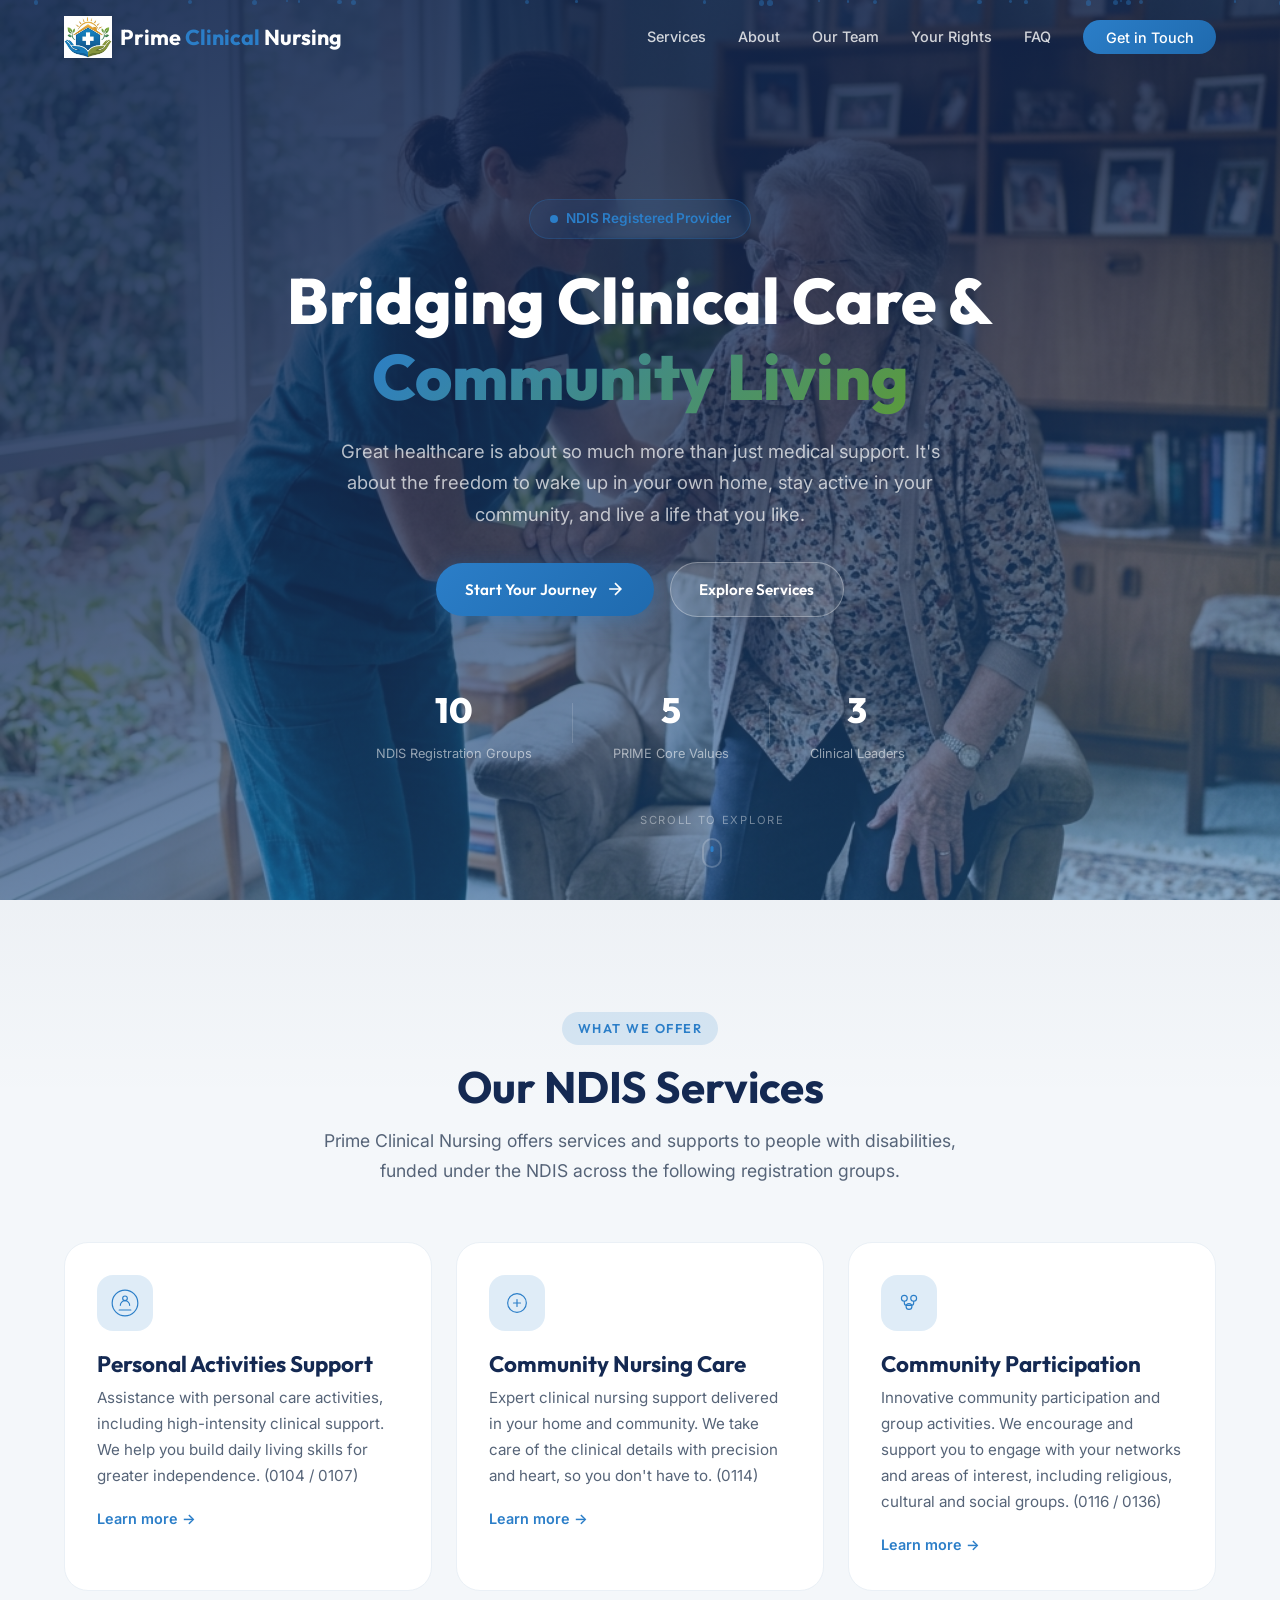
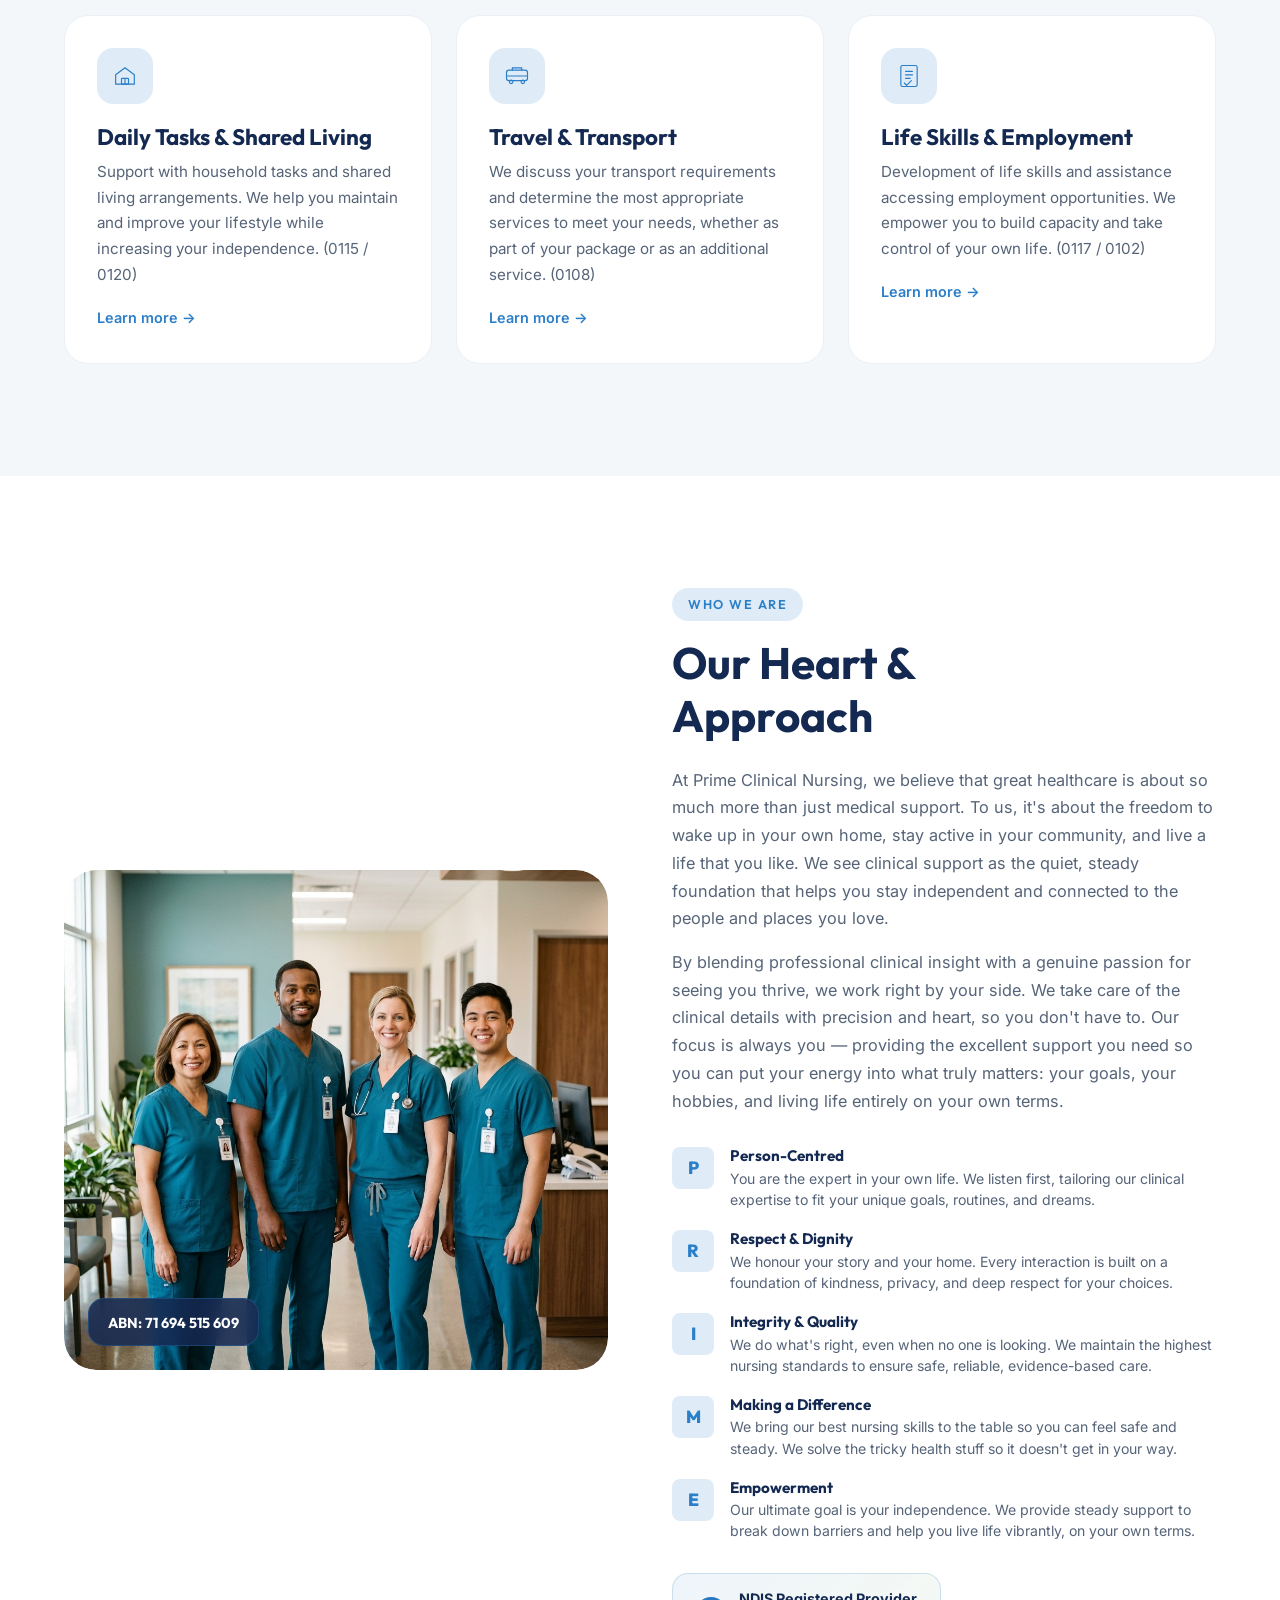
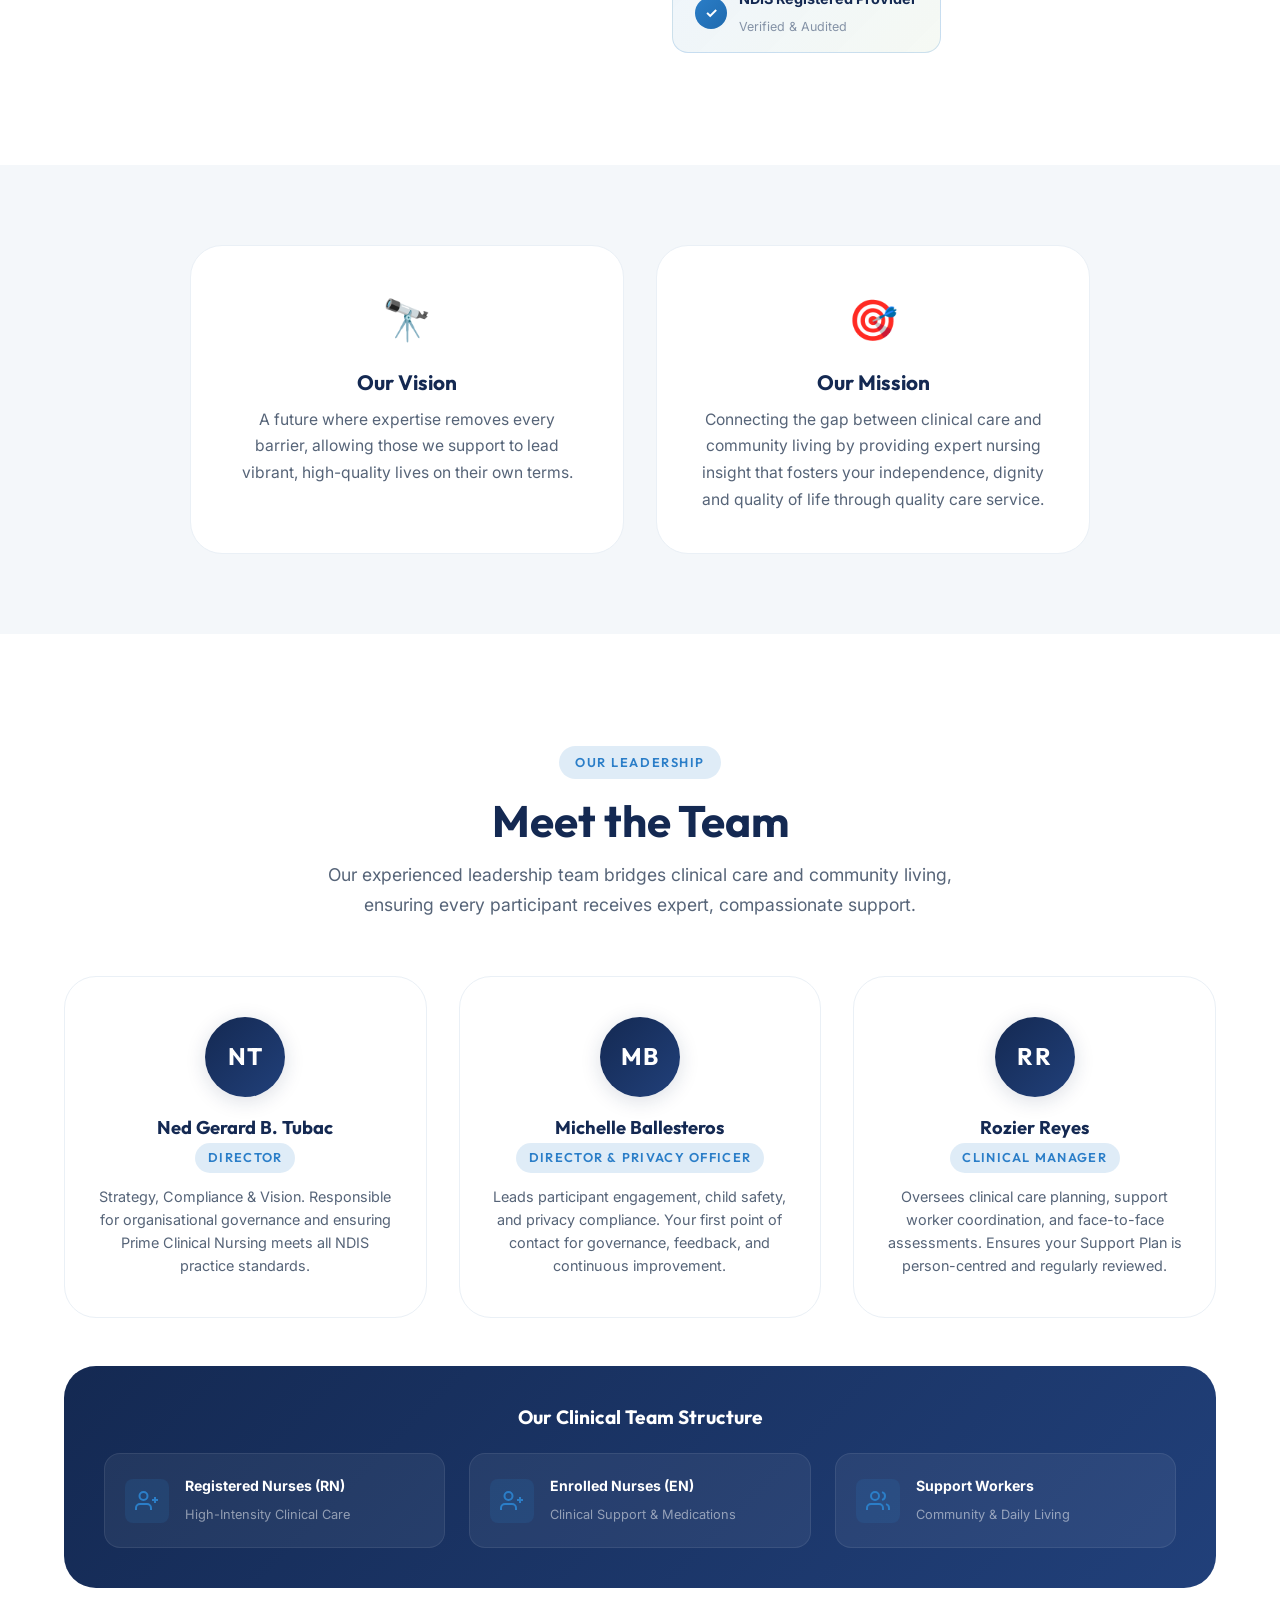
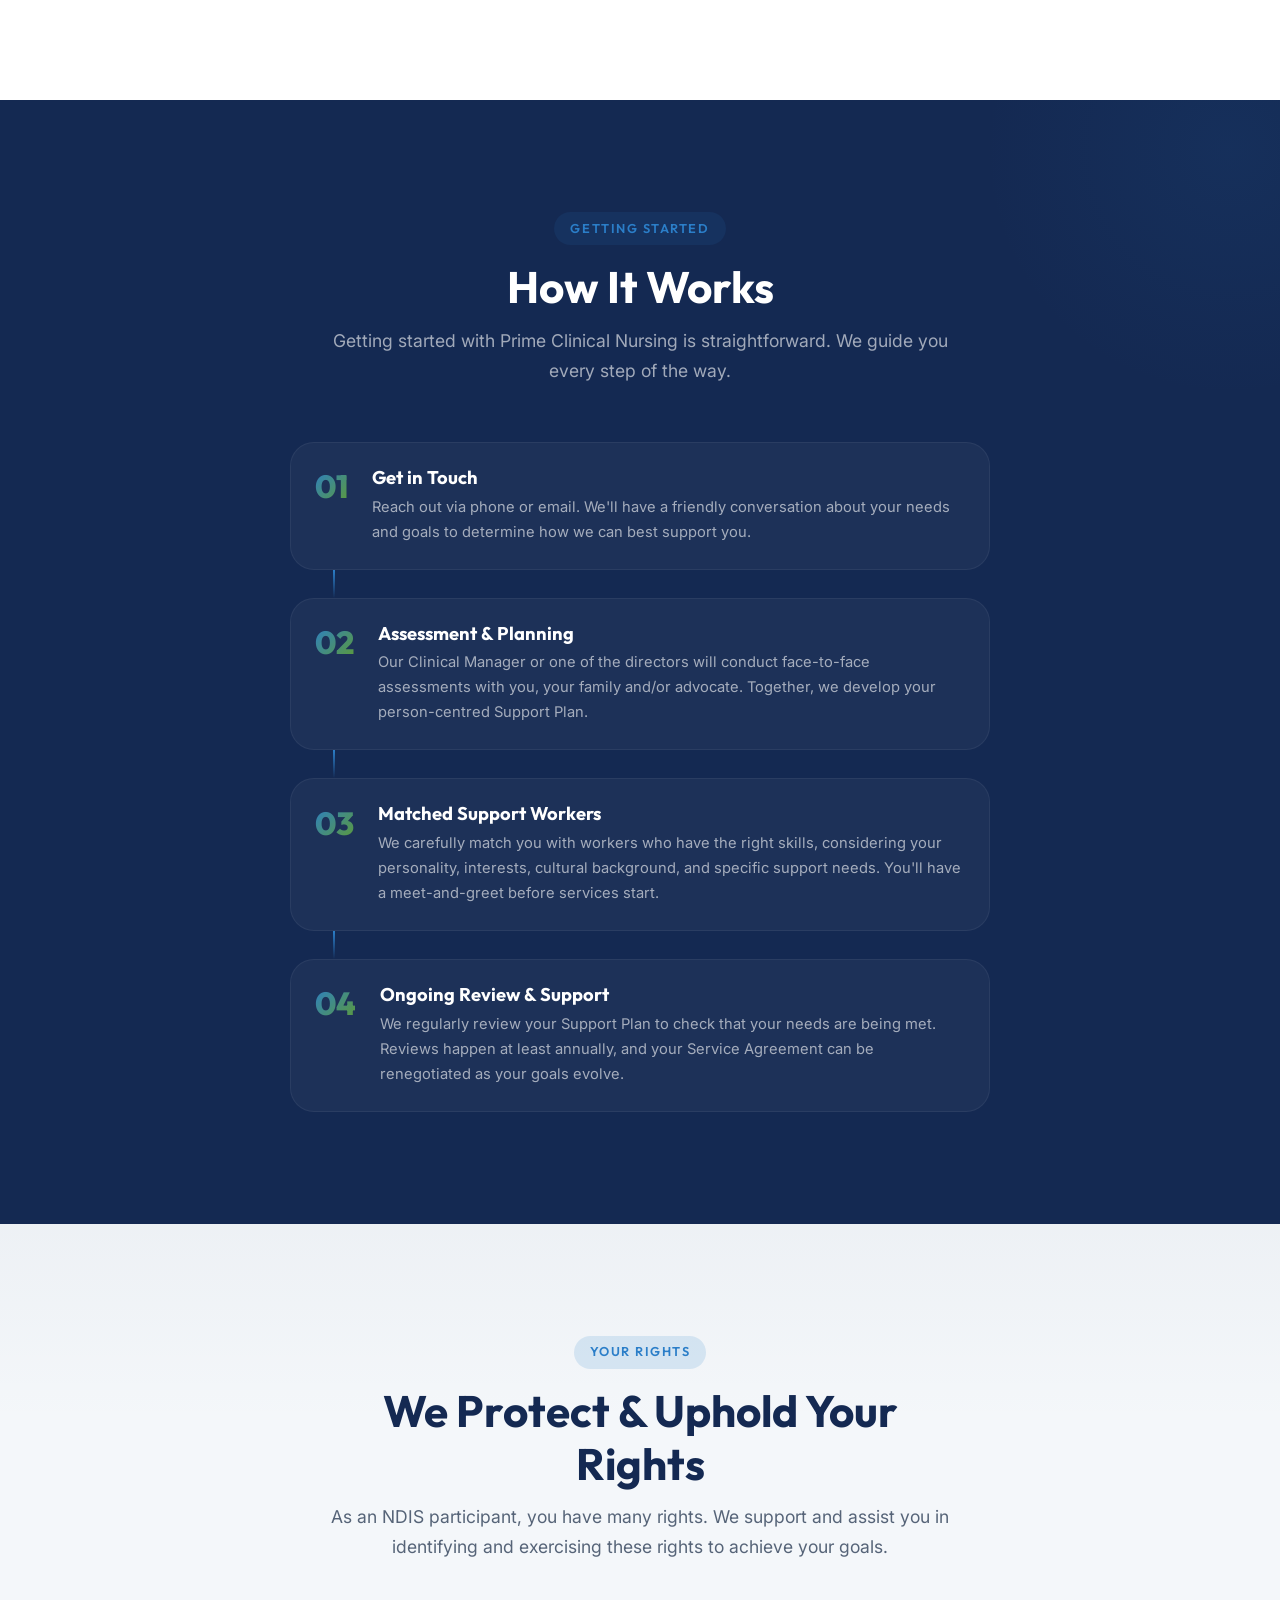
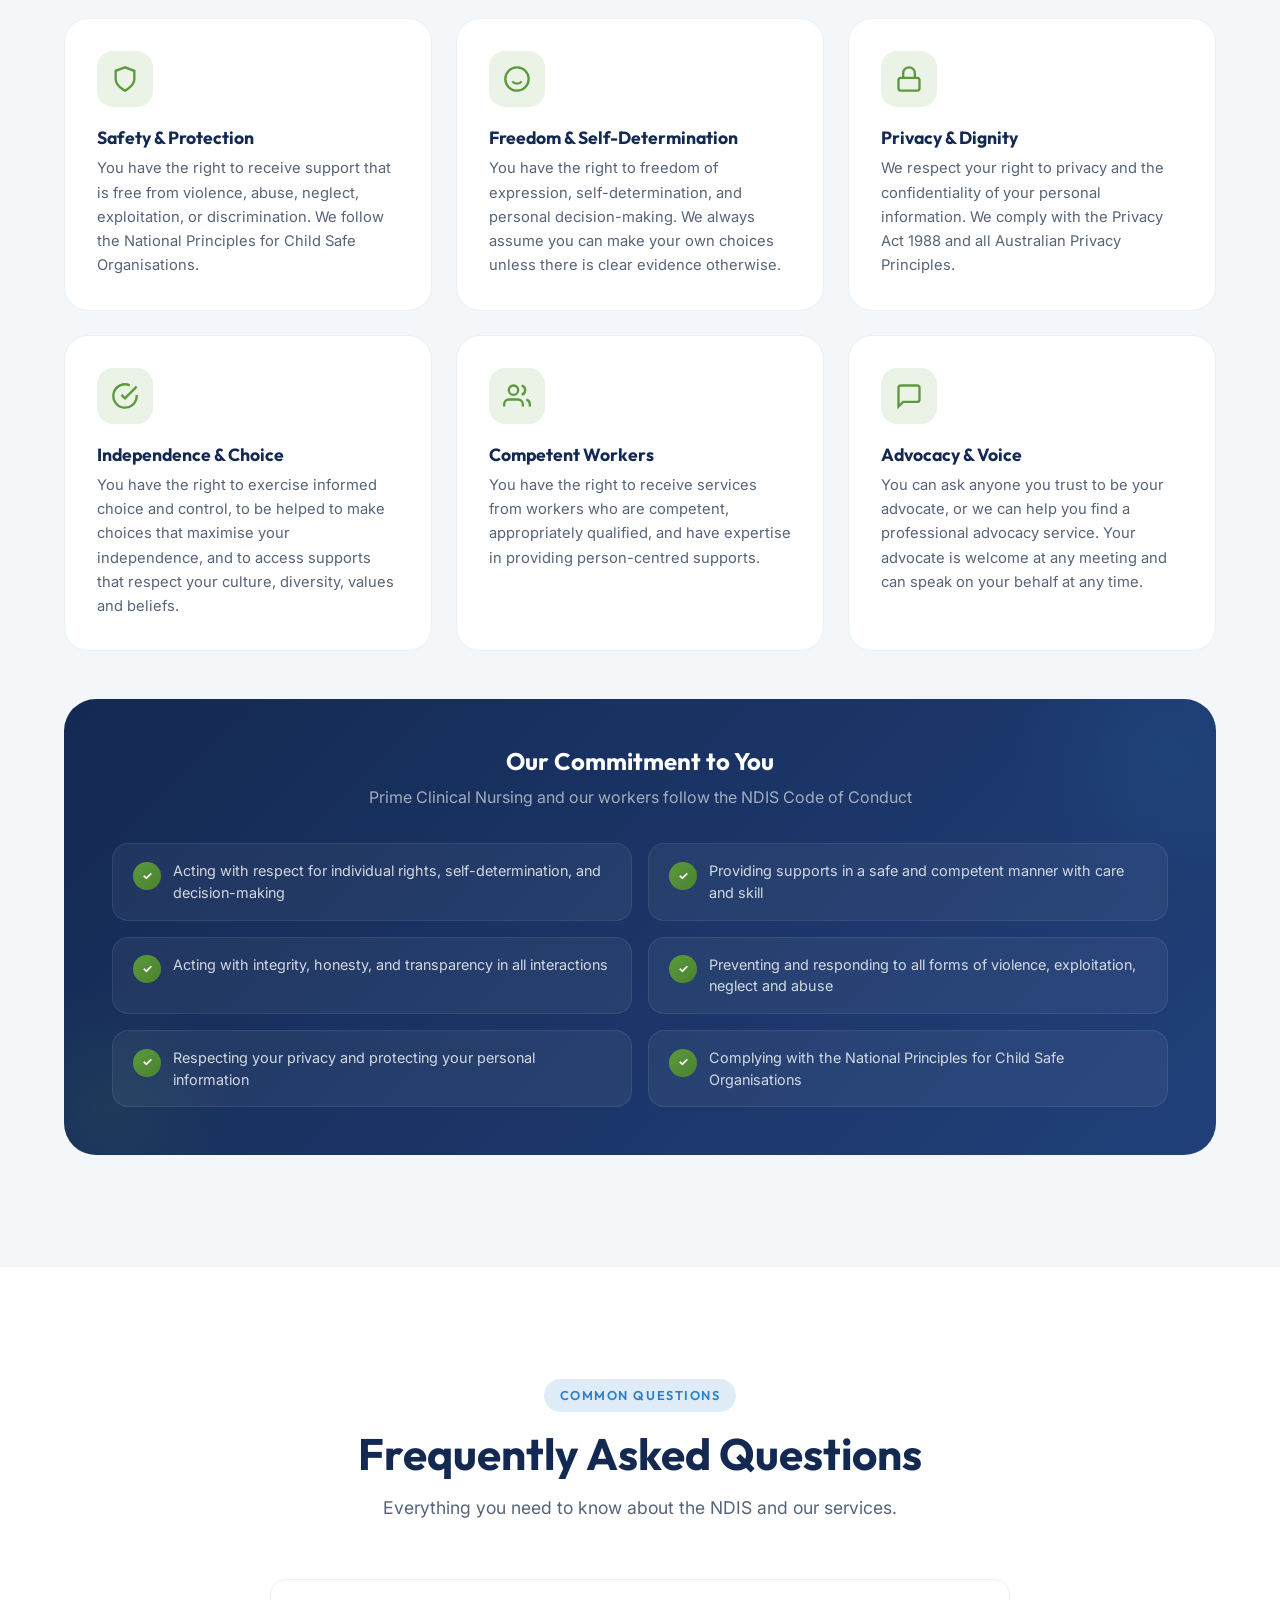
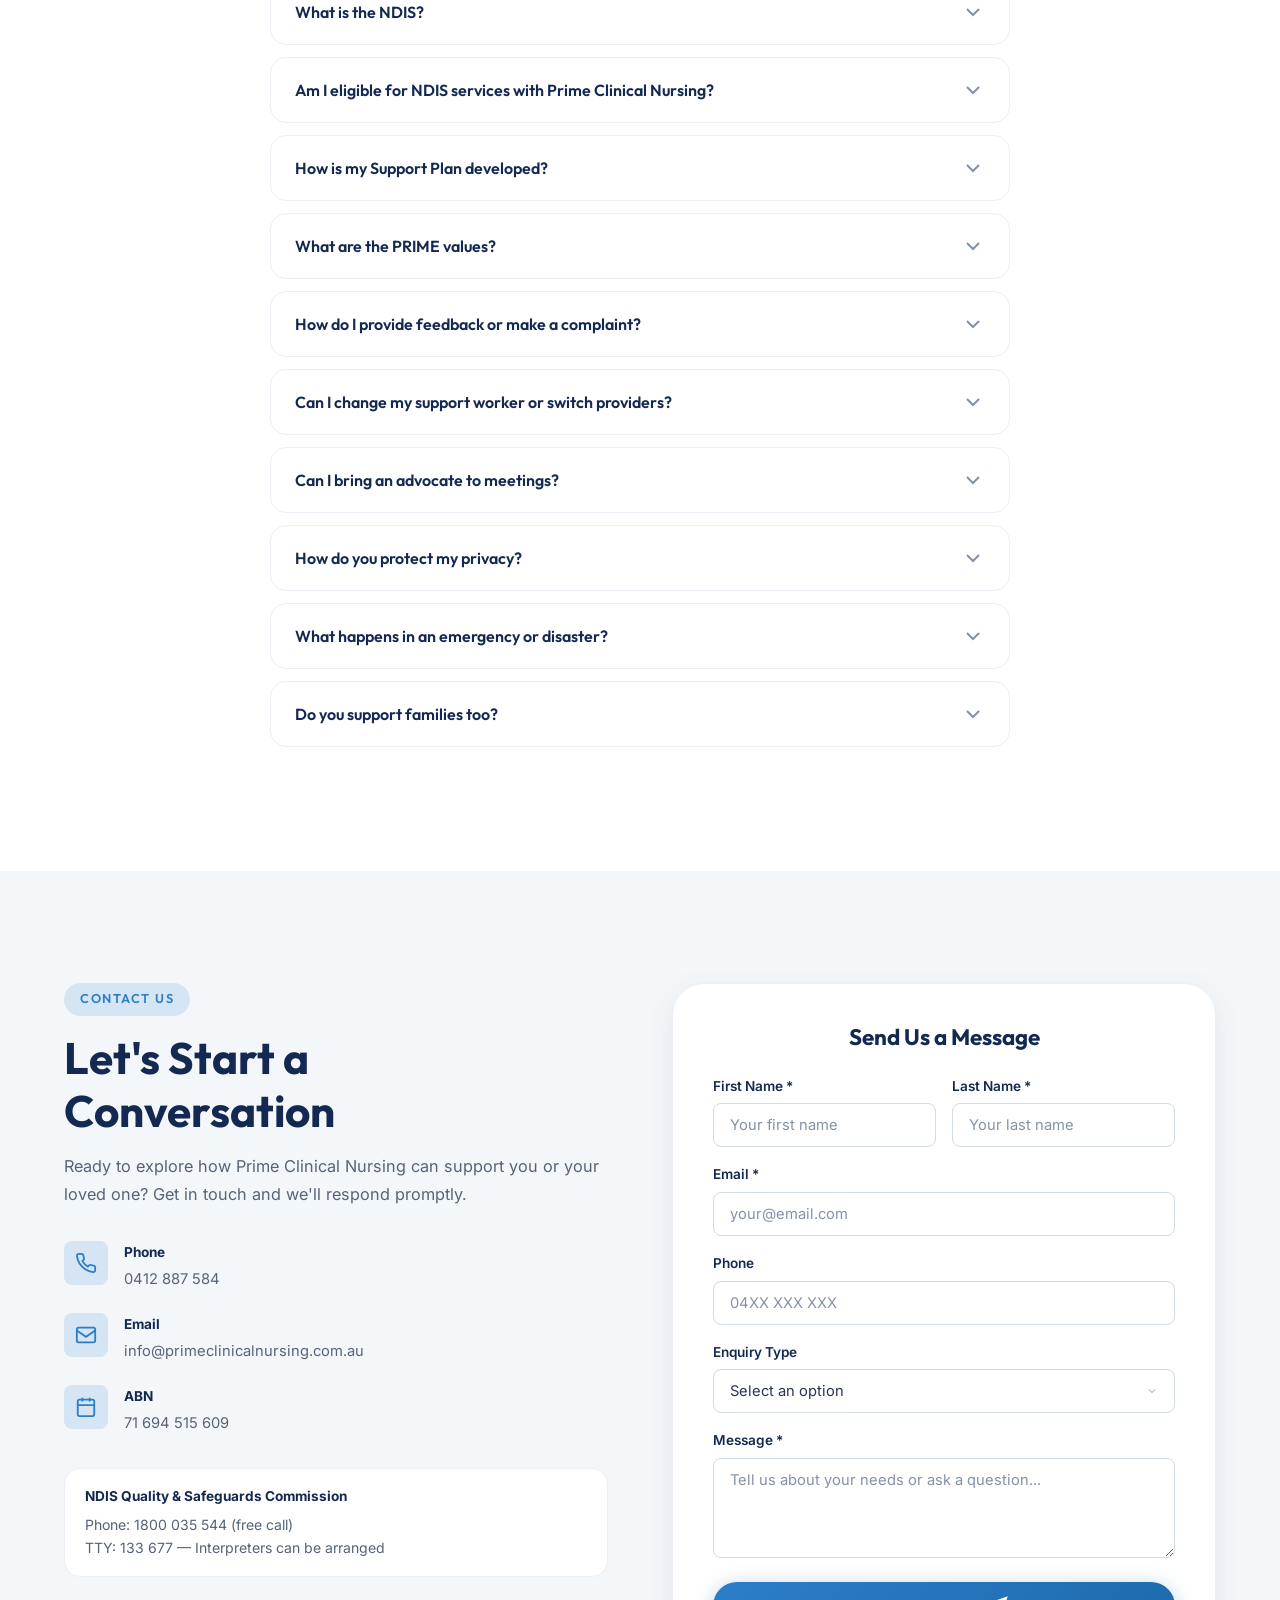
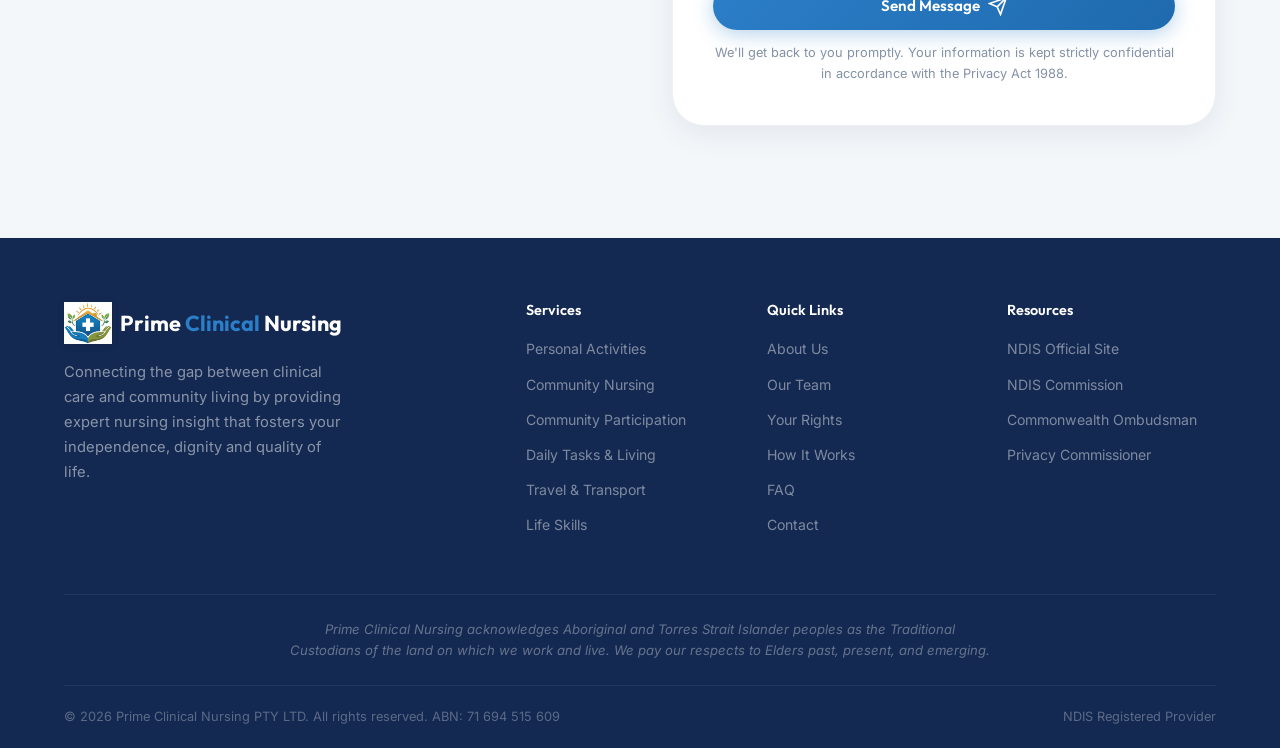
==== commit 9680242a: "style: fix CSS specificity for NDIS badge and refine layout" ====
--- a/index.html
+++ b/index.html
@@ -1,17 +1,23 @@
 <!DOCTYPE html>
 <html lang="en-AU">
+
 <head>
     <meta charset="UTF-8">
     <meta name="viewport" content="width=device-width, initial-scale=1.0">
     <title>Prime Clinical Nursing — NDIS Registered Provider | Clinical Disability Support Services</title>
-    <meta name="description" content="Prime Clinical Nursing is an NDIS registered provider bridging clinical care and community living. Expert nursing insight that fosters independence, dignity and quality of life.">
-    <meta name="keywords" content="NDIS provider, clinical nursing, disability support, community nursing care, personal activities support, Australia, registered provider, Prime Clinical Nursing">
+    <meta name="description"
+        content="Prime Clinical Nursing is an NDIS registered provider bridging clinical care and community living. Expert nursing insight that fosters independence, dignity and quality of life.">
+    <meta name="keywords"
+        content="NDIS provider, clinical nursing, disability support, community nursing care, personal activities support, Australia, registered provider, Prime Clinical Nursing">
     <link rel="preconnect" href="https://fonts.googleapis.com">
     <link rel="preconnect" href="https://fonts.gstatic.com" crossorigin>
-    <link href="https://fonts.googleapis.com/css2?family=Inter:wght@300;400;500;600&family=Outfit:wght@400;500;600;700;800&display=swap" rel="stylesheet">
+    <link
+        href="https://fonts.googleapis.com/css2?family=Inter:wght@300;400;500;600&family=Outfit:wght@400;500;600;700;800&display=swap"
+        rel="stylesheet">
     <link rel="icon" type="image/png" href="assets/images/logo-icon.png">
     <link rel="stylesheet" href="assets/css/styles.css">
 </head>
+
 <body>
 
     <!-- ========== NAVIGATION ========== -->
@@ -24,7 +30,8 @@
             <ul class="nav-links" id="navLinks">
                 <li><a href="#services">Services</a></li>
                 <li><a href="#about">About</a></li>
-                <li><a href="#how-it-works">How It Works</a></li>
+                <li><a href="#team">Our Team</a></li>
+                <li><a href="#rights">Your Rights</a></li>
                 <li><a href="#faq">FAQ</a></li>
                 <li><a href="#contact" class="nav-cta">Get in Touch</a></li>
             </ul>
@@ -44,11 +51,14 @@
                 NDIS Registered Provider
             </div>
             <h1 class="hero-title">Bridging Clinical Care &<br><span class="hero-highlight">Community Living</span></h1>
-            <p class="hero-subtitle">Great healthcare is about so much more than just medical support. It's about the freedom to wake up in your own home, stay active in your community, and live a life that you like.</p>
+            <p class="hero-subtitle">Great healthcare is about so much more than just medical support. It's about the
+                freedom to wake up in your own home, stay active in your community, and live a life that you like.</p>
             <div class="hero-cta-group">
                 <a href="#contact" class="btn btn-primary">
                     <span>Start Your Journey</span>
-                    <svg width="20" height="20" viewBox="0 0 24 24" fill="none" stroke="currentColor" stroke-width="2"><path d="M5 12h14M12 5l7 7-7 7"/></svg>
+                    <svg width="20" height="20" viewBox="0 0 24 24" fill="none" stroke="currentColor" stroke-width="2">
+                        <path d="M5 12h14M12 5l7 7-7 7" />
+                    </svg>
                 </a>
                 <a href="#services" class="btn btn-secondary">
                     <span>Explore Services</span>
@@ -83,55 +93,97 @@
             <div class="section-header reveal">
                 <span class="section-tag">What We Offer</span>
                 <h2 class="section-title">Our NDIS Services</h2>
-                <p class="section-subtitle">Prime Clinical Nursing offers services and supports to people with disabilities, funded under the NDIS across the following registration groups.</p>
+                <p class="section-subtitle">Prime Clinical Nursing offers services and supports to people with
+                    disabilities, funded under the NDIS across the following registration groups.</p>
             </div>
             <div class="services-grid">
                 <div class="service-card reveal" id="service-personal-activities">
                     <div class="service-icon-wrap">
-                        <svg class="service-icon" viewBox="0 0 48 48" fill="none"><circle cx="24" cy="24" r="22" stroke="currentColor" stroke-width="2"/><path d="M16 28c0-4.4 3.6-8 8-8s8 3.6 8 8" stroke="currentColor" stroke-width="2" stroke-linecap="round"/><circle cx="24" cy="16" r="4" stroke="currentColor" stroke-width="2"/><path d="M14 36h20" stroke="currentColor" stroke-width="2" stroke-linecap="round"/></svg>
+                        <svg class="service-icon" viewBox="0 0 48 48" fill="none">
+                            <circle cx="24" cy="24" r="22" stroke="currentColor" stroke-width="2" />
+                            <path d="M16 28c0-4.4 3.6-8 8-8s8 3.6 8 8" stroke="currentColor" stroke-width="2"
+                                stroke-linecap="round" />
+                            <circle cx="24" cy="16" r="4" stroke="currentColor" stroke-width="2" />
+                            <path d="M14 36h20" stroke="currentColor" stroke-width="2" stroke-linecap="round" />
+                        </svg>
                     </div>
                     <h3>Personal Activities Support</h3>
-                    <p>Assistance with personal care activities, including high-intensity clinical support. We help you build daily living skills for greater independence. (0104 / 0107)</p>
+                    <p>Assistance with personal care activities, including high-intensity clinical support. We help you
+                        build daily living skills for greater independence. (0104 / 0107)</p>
                     <a href="#contact" class="service-link">Learn more →</a>
                 </div>
                 <div class="service-card reveal" id="service-nursing">
                     <div class="service-icon-wrap">
-                        <svg class="service-icon" viewBox="0 0 48 48" fill="none"><path d="M24 8c-8.8 0-16 7.2-16 16s7.2 16 16 16 16-7.2 16-16S32.8 8 24 8z" stroke="currentColor" stroke-width="2"/><path d="M24 18v12M18 24h12" stroke="currentColor" stroke-width="2" stroke-linecap="round" stroke-linejoin="round"/></svg>
+                        <svg class="service-icon" viewBox="0 0 48 48" fill="none">
+                            <path d="M24 8c-8.8 0-16 7.2-16 16s7.2 16 16 16 16-7.2 16-16S32.8 8 24 8z"
+                                stroke="currentColor" stroke-width="2" />
+                            <path d="M24 18v12M18 24h12" stroke="currentColor" stroke-width="2" stroke-linecap="round"
+                                stroke-linejoin="round" />
+                        </svg>
                     </div>
                     <h3>Community Nursing Care</h3>
-                    <p>Expert clinical nursing support delivered in your home and community. We take care of the clinical details with precision and heart, so you don't have to. (0114)</p>
+                    <p>Expert clinical nursing support delivered in your home and community. We take care of the
+                        clinical details with precision and heart, so you don't have to. (0114)</p>
                     <a href="#contact" class="service-link">Learn more →</a>
                 </div>
                 <div class="service-card reveal" id="service-community">
                     <div class="service-icon-wrap">
-                        <svg class="service-icon" viewBox="0 0 48 48" fill="none"><circle cx="16" cy="16" r="5" stroke="currentColor" stroke-width="2"/><circle cx="32" cy="16" r="5" stroke="currentColor" stroke-width="2"/><circle cx="24" cy="30" r="5" stroke="currentColor" stroke-width="2"/><path d="M16 21v3c0 2 2 4 4 4h8c2 0 4-2 4-4v-3" stroke="currentColor" stroke-width="2" stroke-linecap="round"/></svg>
+                        <svg class="service-icon" viewBox="0 0 48 48" fill="none">
+                            <circle cx="16" cy="16" r="5" stroke="currentColor" stroke-width="2" />
+                            <circle cx="32" cy="16" r="5" stroke="currentColor" stroke-width="2" />
+                            <circle cx="24" cy="30" r="5" stroke="currentColor" stroke-width="2" />
+                            <path d="M16 21v3c0 2 2 4 4 4h8c2 0 4-2 4-4v-3" stroke="currentColor" stroke-width="2"
+                                stroke-linecap="round" />
+                        </svg>
                     </div>
                     <h3>Community Participation</h3>
-                    <p>Innovative community participation and group activities. We encourage and support you to engage with your networks and areas of interest, including religious, cultural and social groups. (0116 / 0136)</p>
+                    <p>Innovative community participation and group activities. We encourage and support you to engage
+                        with your networks and areas of interest, including religious, cultural and social groups. (0116
+                        / 0136)</p>
                     <a href="#contact" class="service-link">Learn more →</a>
                 </div>
                 <div class="service-card reveal" id="service-daily-tasks">
                     <div class="service-icon-wrap">
-                        <svg class="service-icon" viewBox="0 0 48 48" fill="none"><path d="M8 38V22l16-12 16 12v16H8z" stroke="currentColor" stroke-width="2" stroke-linejoin="round"/><rect x="18" y="28" width="12" height="10" rx="1" stroke="currentColor" stroke-width="2"/><line x1="24" y1="28" x2="24" y2="38" stroke="currentColor" stroke-width="2"/></svg>
+                        <svg class="service-icon" viewBox="0 0 48 48" fill="none">
+                            <path d="M8 38V22l16-12 16 12v16H8z" stroke="currentColor" stroke-width="2"
+                                stroke-linejoin="round" />
+                            <rect x="18" y="28" width="12" height="10" rx="1" stroke="currentColor" stroke-width="2" />
+                            <line x1="24" y1="28" x2="24" y2="38" stroke="currentColor" stroke-width="2" />
+                        </svg>
                     </div>
                     <h3>Daily Tasks & Shared Living</h3>
-                    <p>Support with household tasks and shared living arrangements. We help you maintain and improve your lifestyle while increasing your independence. (0115 / 0120)</p>
+                    <p>Support with household tasks and shared living arrangements. We help you maintain and improve
+                        your lifestyle while increasing your independence. (0115 / 0120)</p>
                     <a href="#contact" class="service-link">Learn more →</a>
                 </div>
                 <div class="service-card reveal" id="service-transport">
                     <div class="service-icon-wrap">
-                        <svg class="service-icon" viewBox="0 0 48 48" fill="none"><rect x="6" y="14" width="36" height="18" rx="4" stroke="currentColor" stroke-width="2"/><circle cx="14" cy="34" r="3" stroke="currentColor" stroke-width="2"/><circle cx="34" cy="34" r="3" stroke="currentColor" stroke-width="2"/><path d="M6 24h36M16 14v-4h16v4" stroke="currentColor" stroke-width="2" stroke-linecap="round"/></svg>
+                        <svg class="service-icon" viewBox="0 0 48 48" fill="none">
+                            <rect x="6" y="14" width="36" height="18" rx="4" stroke="currentColor" stroke-width="2" />
+                            <circle cx="14" cy="34" r="3" stroke="currentColor" stroke-width="2" />
+                            <circle cx="34" cy="34" r="3" stroke="currentColor" stroke-width="2" />
+                            <path d="M6 24h36M16 14v-4h16v4" stroke="currentColor" stroke-width="2"
+                                stroke-linecap="round" />
+                        </svg>
                     </div>
                     <h3>Travel & Transport</h3>
-                    <p>We discuss your transport requirements and determine the most appropriate services to meet your needs, whether as part of your package or as an additional service. (0108)</p>
+                    <p>We discuss your transport requirements and determine the most appropriate services to meet your
+                        needs, whether as part of your package or as an additional service. (0108)</p>
                     <a href="#contact" class="service-link">Learn more →</a>
                 </div>
                 <div class="service-card reveal" id="service-life-skills">
                     <div class="service-icon-wrap">
-                        <svg class="service-icon" viewBox="0 0 48 48" fill="none"><rect x="10" y="6" width="28" height="36" rx="3" stroke="currentColor" stroke-width="2"/><path d="M18 16h12M18 22h12M18 28h8" stroke="currentColor" stroke-width="2" stroke-linecap="round"/><path d="M16 36l4 4 8-8" stroke="currentColor" stroke-width="2" stroke-linecap="round" stroke-linejoin="round"/></svg>
+                        <svg class="service-icon" viewBox="0 0 48 48" fill="none">
+                            <rect x="10" y="6" width="28" height="36" rx="3" stroke="currentColor" stroke-width="2" />
+                            <path d="M18 16h12M18 22h12M18 28h8" stroke="currentColor" stroke-width="2"
+                                stroke-linecap="round" />
+                            <path d="M16 36l4 4 8-8" stroke="currentColor" stroke-width="2" stroke-linecap="round"
+                                stroke-linejoin="round" />
+                        </svg>
                     </div>
                     <h3>Life Skills & Employment</h3>
-                    <p>Development of life skills and assistance accessing employment opportunities. We empower you to build capacity and take control of your own life. (0117 / 0102)</p>
+                    <p>Development of life skills and assistance accessing employment opportunities. We empower you to
+                        build capacity and take control of your own life. (0117 / 0102)</p>
                     <a href="#contact" class="service-link">Learn more →</a>
                 </div>
             </div>
@@ -142,7 +194,8 @@
     <section class="about" id="about">
         <div class="container about-grid">
             <div class="about-image reveal">
-                <img src="assets/images/about.png" alt="Prime Clinical Nursing support worker assisting a client" loading="lazy">
+                <img src="assets/images/about.png" alt="Prime Clinical Nursing support worker assisting a client"
+                    loading="lazy">
                 <div class="about-image-badge">
                     <span class="badge-year">ABN: 71 694 515 609</span>
                 </div>
@@ -150,42 +203,54 @@
             <div class="about-content reveal">
                 <span class="section-tag">Who We Are</span>
                 <h2 class="section-title">Our Heart &<br>Approach</h2>
-                <p class="about-text">At Prime Clinical Nursing, we believe that great healthcare is about so much more than just medical support. To us, it's about the freedom to wake up in your own home, stay active in your community, and live a life that you like. We see clinical support as the quiet, steady foundation that helps you stay independent and connected to the people and places you love.</p>
-                <p class="about-text">By blending professional clinical insight with a genuine passion for seeing you thrive, we work right by your side. We take care of the clinical details with precision and heart, so you don't have to. Our focus is always you — providing the excellent support you need so you can put your energy into what truly matters: your goals, your hobbies, and living life entirely on your own terms.</p>
+                <p class="about-text">At Prime Clinical Nursing, we believe that great healthcare is about so much more
+                    than just medical support. To us, it's about the freedom to wake up in your own home, stay active in
+                    your community, and live a life that you like. We see clinical support as the quiet, steady
+                    foundation that helps you stay independent and connected to the people and places you love.</p>
+                <p class="about-text">By blending professional clinical insight with a genuine passion for seeing you
+                    thrive, we work right by your side. We take care of the clinical details with precision and heart,
+                    so you don't have to. Our focus is always you — providing the excellent support you need so you can
+                    put your energy into what truly matters: your goals, your hobbies, and living life entirely on your
+                    own terms.</p>
                 <div class="about-values">
                     <div class="value">
                         <div class="value-icon">P</div>
                         <div>
                             <h4>Person-Centred</h4>
-                            <p>You are the expert in your own life. We listen first, tailoring our clinical expertise to fit your unique goals, routines, and dreams.</p>
+                            <p>You are the expert in your own life. We listen first, tailoring our clinical expertise to
+                                fit your unique goals, routines, and dreams.</p>
                         </div>
                     </div>
                     <div class="value">
                         <div class="value-icon">R</div>
                         <div>
                             <h4>Respect & Dignity</h4>
-                            <p>We honour your story and your home. Every interaction is built on a foundation of kindness, privacy, and deep respect for your choices.</p>
+                            <p>We honour your story and your home. Every interaction is built on a foundation of
+                                kindness, privacy, and deep respect for your choices.</p>
                         </div>
                     </div>
                     <div class="value">
                         <div class="value-icon">I</div>
                         <div>
                             <h4>Integrity & Quality</h4>
-                            <p>We do what's right, even when no one is looking. We maintain the highest nursing standards to ensure safe, reliable, evidence-based care.</p>
+                            <p>We do what's right, even when no one is looking. We maintain the highest nursing
+                                standards to ensure safe, reliable, evidence-based care.</p>
                         </div>
                     </div>
                     <div class="value">
                         <div class="value-icon">M</div>
                         <div>
                             <h4>Making a Difference</h4>
-                            <p>We bring our best nursing skills to the table so you can feel safe and steady. We solve the tricky health stuff so it doesn't get in your way.</p>
+                            <p>We bring our best nursing skills to the table so you can feel safe and steady. We solve
+                                the tricky health stuff so it doesn't get in your way.</p>
                         </div>
                     </div>
                     <div class="value">
                         <div class="value-icon">E</div>
                         <div>
                             <h4>Empowerment</h4>
-                            <p>Our ultimate goal is your independence. We provide steady support to break down barriers and help you live life vibrantly, on your own terms.</p>
+                            <p>Our ultimate goal is your independence. We provide steady support to break down barriers
+                                and help you live life vibrantly, on your own terms.</p>
                         </div>
                     </div>
                 </div>
@@ -213,12 +278,104 @@
                 <div class="vm-card reveal">
                     <div class="vm-icon">🔭</div>
                     <h3>Our Vision</h3>
-                    <p>A future where expertise removes every barrier, allowing those we support to lead vibrant, high-quality lives on their own terms.</p>
+                    <p>A future where expertise removes every barrier, allowing those we support to lead vibrant,
+                        high-quality lives on their own terms.</p>
                 </div>
                 <div class="vm-card reveal">
                     <div class="vm-icon">🎯</div>
                     <h3>Our Mission</h3>
-                    <p>Connecting the gap between clinical care and community living by providing expert nursing insight that fosters your independence, dignity and quality of life through quality care service.</p>
+                    <p>Connecting the gap between clinical care and community living by providing expert nursing insight
+                        that fosters your independence, dignity and quality of life through quality care service.</p>
+                </div>
+            </div>
+        </div>
+    </section>
+
+    <!-- ========== MEET THE TEAM ========== -->
+    <section class="team" id="team">
+        <div class="container">
+            <div class="section-header reveal">
+                <span class="section-tag">Our Leadership</span>
+                <h2 class="section-title">Meet the Team</h2>
+                <p class="section-subtitle">Our experienced leadership team bridges clinical care and community living,
+                    ensuring every participant receives expert, compassionate support.</p>
+            </div>
+            <div class="team-grid">
+                <div class="team-card reveal" id="team-ned">
+                    <div class="team-avatar">
+                        <span class="team-avatar-initial">NT</span>
+                    </div>
+                    <h3>Ned Gerard B. Tubac</h3>
+                    <span class="team-role">Director</span>
+                    <p>Strategy, Compliance & Vision. Responsible for organisational governance and ensuring Prime
+                        Clinical Nursing meets all NDIS practice standards.</p>
+                </div>
+                <div class="team-card reveal" id="team-michelle">
+                    <div class="team-avatar">
+                        <span class="team-avatar-initial">MB</span>
+                    </div>
+                    <h3>Michelle Ballesteros</h3>
+                    <span class="team-role">Director & Privacy Officer</span>
+                    <p>Leads participant engagement, child safety, and privacy compliance. Your first point of contact
+                        for governance, feedback, and continuous improvement.</p>
+                </div>
+                <div class="team-card reveal" id="team-rozier">
+                    <div class="team-avatar">
+                        <span class="team-avatar-initial">RR</span>
+                    </div>
+                    <h3>Rozier Reyes</h3>
+                    <span class="team-role">Clinical Manager</span>
+                    <p>Oversees clinical care planning, support worker coordination, and face-to-face assessments.
+                        Ensures your Support Plan is person-centred and regularly reviewed.</p>
+                </div>
+            </div>
+            <div class="team-structure reveal">
+                <h3>Our Clinical Team Structure</h3>
+                <div class="structure-roles">
+                    <div class="structure-role">
+                        <div class="structure-icon">
+                            <svg width="24" height="24" viewBox="0 0 24 24" fill="none" stroke="currentColor"
+                                stroke-width="2">
+                                <path d="M16 21v-2a4 4 0 00-4-4H5a4 4 0 00-4 4v2" />
+                                <circle cx="8.5" cy="7" r="4" />
+                                <line x1="20" y1="8" x2="20" y2="14" />
+                                <line x1="23" y1="11" x2="17" y2="11" />
+                            </svg>
+                        </div>
+                        <div>
+                            <strong>Registered Nurses (RN)</strong>
+                            <span>High-Intensity Clinical Care</span>
+                        </div>
+                    </div>
+                    <div class="structure-role">
+                        <div class="structure-icon">
+                            <svg width="24" height="24" viewBox="0 0 24 24" fill="none" stroke="currentColor"
+                                stroke-width="2">
+                                <path d="M16 21v-2a4 4 0 00-4-4H5a4 4 0 00-4 4v2" />
+                                <circle cx="8.5" cy="7" r="4" />
+                                <path d="M20 8v6M23 11h-6" />
+                            </svg>
+                        </div>
+                        <div>
+                            <strong>Enrolled Nurses (EN)</strong>
+                            <span>Clinical Support & Medications</span>
+                        </div>
+                    </div>
+                    <div class="structure-role">
+                        <div class="structure-icon">
+                            <svg width="24" height="24" viewBox="0 0 24 24" fill="none" stroke="currentColor"
+                                stroke-width="2">
+                                <path d="M17 21v-2a4 4 0 00-4-4H5a4 4 0 00-4 4v2" />
+                                <circle cx="9" cy="7" r="4" />
+                                <path d="M23 21v-2a4 4 0 00-3-3.87" />
+                                <path d="M16 3.13a4 4 0 010 7.75" />
+                            </svg>
+                        </div>
+                        <div>
+                            <strong>Support Workers</strong>
+                            <span>Community & Daily Living</span>
+                        </div>
+                    </div>
                 </div>
             </div>
         </div>
@@ -230,14 +387,16 @@
             <div class="section-header reveal">
                 <span class="section-tag">Getting Started</span>
                 <h2 class="section-title">How It Works</h2>
-                <p class="section-subtitle">Getting started with Prime Clinical Nursing is straightforward. We guide you every step of the way.</p>
+                <p class="section-subtitle">Getting started with Prime Clinical Nursing is straightforward. We guide you
+                    every step of the way.</p>
             </div>
             <div class="steps">
                 <div class="step reveal" id="step-1">
                     <div class="step-number">01</div>
                     <div class="step-content">
                         <h3>Get in Touch</h3>
-                        <p>Reach out via phone or email. We'll have a friendly conversation about your needs and goals to determine how we can best support you.</p>
+                        <p>Reach out via phone or email. We'll have a friendly conversation about your needs and goals
+                            to determine how we can best support you.</p>
                     </div>
                 </div>
                 <div class="step-connector reveal"></div>
@@ -245,7 +404,8 @@
                     <div class="step-number">02</div>
                     <div class="step-content">
                         <h3>Assessment & Planning</h3>
-                        <p>Our Clinical Manager or one of the directors will conduct face-to-face assessments with you, your family and/or advocate. Together, we develop your person-centred Support Plan.</p>
+                        <p>Our Clinical Manager or one of the directors will conduct face-to-face assessments with you,
+                            your family and/or advocate. Together, we develop your person-centred Support Plan.</p>
                     </div>
                 </div>
                 <div class="step-connector reveal"></div>
@@ -253,7 +413,9 @@
                     <div class="step-number">03</div>
                     <div class="step-content">
                         <h3>Matched Support Workers</h3>
-                        <p>We carefully match you with workers who have the right skills, considering your personality, interests, cultural background, and specific support needs. You'll have a meet-and-greet before services start.</p>
+                        <p>We carefully match you with workers who have the right skills, considering your personality,
+                            interests, cultural background, and specific support needs. You'll have a meet-and-greet
+                            before services start.</p>
                     </div>
                 </div>
                 <div class="step-connector reveal"></div>
@@ -261,7 +423,132 @@
                     <div class="step-number">04</div>
                     <div class="step-content">
                         <h3>Ongoing Review & Support</h3>
-                        <p>We regularly review your Support Plan to check that your needs are being met. Reviews happen at least annually, and your Service Agreement can be renegotiated as your goals evolve.</p>
+                        <p>We regularly review your Support Plan to check that your needs are being met. Reviews happen
+                            at least annually, and your Service Agreement can be renegotiated as your goals evolve.</p>
+                    </div>
+                </div>
+            </div>
+        </div>
+    </section>
+
+    <!-- ========== YOUR RIGHTS & OUR COMMITMENT ========== -->
+    <section class="rights" id="rights">
+        <div class="container">
+            <div class="section-header reveal">
+                <span class="section-tag">Your Rights</span>
+                <h2 class="section-title">We Protect & Uphold Your Rights</h2>
+                <p class="section-subtitle">As an NDIS participant, you have many rights. We support and assist you in
+                    identifying and exercising these rights to achieve your goals.</p>
+            </div>
+
+            <div class="rights-grid">
+                <div class="rights-card reveal">
+                    <div class="rights-icon">
+                        <svg width="28" height="28" viewBox="0 0 24 24" fill="none" stroke="currentColor"
+                            stroke-width="2">
+                            <path d="M12 22s8-4 8-10V5l-8-3-8 3v7c0 6 8 10 8 10z" />
+                        </svg>
+                    </div>
+                    <h3>Safety & Protection</h3>
+                    <p>You have the right to receive support that is free from violence, abuse, neglect, exploitation,
+                        or discrimination. We follow the National Principles for Child Safe Organisations.</p>
+                </div>
+                <div class="rights-card reveal">
+                    <div class="rights-icon">
+                        <svg width="28" height="28" viewBox="0 0 24 24" fill="none" stroke="currentColor"
+                            stroke-width="2">
+                            <circle cx="12" cy="12" r="10" />
+                            <path d="M8 14s1.5 2 4 2 4-2 4-2" />
+                            <line x1="9" y1="9" x2="9.01" y2="9" />
+                            <line x1="15" y1="9" x2="15.01" y2="9" />
+                        </svg>
+                    </div>
+                    <h3>Freedom & Self-Determination</h3>
+                    <p>You have the right to freedom of expression, self-determination, and personal decision-making. We
+                        always assume you can make your own choices unless there is clear evidence otherwise.</p>
+                </div>
+                <div class="rights-card reveal">
+                    <div class="rights-icon">
+                        <svg width="28" height="28" viewBox="0 0 24 24" fill="none" stroke="currentColor"
+                            stroke-width="2">
+                            <rect x="3" y="11" width="18" height="11" rx="2" ry="2" />
+                            <path d="M7 11V7a5 5 0 0110 0v4" />
+                        </svg>
+                    </div>
+                    <h3>Privacy & Dignity</h3>
+                    <p>We respect your right to privacy and the confidentiality of your personal information. We comply
+                        with the Privacy Act 1988 and all Australian Privacy Principles.</p>
+                </div>
+                <div class="rights-card reveal">
+                    <div class="rights-icon">
+                        <svg width="28" height="28" viewBox="0 0 24 24" fill="none" stroke="currentColor"
+                            stroke-width="2">
+                            <path d="M22 11.08V12a10 10 0 11-5.93-9.14" />
+                            <polyline points="22 4 12 14.01 9 11.01" />
+                        </svg>
+                    </div>
+                    <h3>Independence & Choice</h3>
+                    <p>You have the right to exercise informed choice and control, to be helped to make choices that
+                        maximise your independence, and to access supports that respect your culture, diversity, values
+                        and beliefs.</p>
+                </div>
+                <div class="rights-card reveal">
+                    <div class="rights-icon">
+                        <svg width="28" height="28" viewBox="0 0 24 24" fill="none" stroke="currentColor"
+                            stroke-width="2">
+                            <path d="M17 21v-2a4 4 0 00-4-4H5a4 4 0 00-4 4v2" />
+                            <circle cx="9" cy="7" r="4" />
+                            <path d="M23 21v-2a4 4 0 00-3-3.87" />
+                            <path d="M16 3.13a4 4 0 010 7.75" />
+                        </svg>
+                    </div>
+                    <h3>Competent Workers</h3>
+                    <p>You have the right to receive services from workers who are competent, appropriately qualified,
+                        and have expertise in providing person-centred supports.</p>
+                </div>
+                <div class="rights-card reveal">
+                    <div class="rights-icon">
+                        <svg width="28" height="28" viewBox="0 0 24 24" fill="none" stroke="currentColor"
+                            stroke-width="2">
+                            <path d="M21 15a2 2 0 01-2 2H7l-4 4V5a2 2 0 012-2h14a2 2 0 012 2z" />
+                        </svg>
+                    </div>
+                    <h3>Advocacy & Voice</h3>
+                    <p>You can ask anyone you trust to be your advocate, or we can help you find a professional advocacy
+                        service. Your advocate is welcome at any meeting and can speak on your behalf at any time.</p>
+                </div>
+            </div>
+
+            <!-- Our Commitment Banner -->
+            <div class="commitment-banner reveal">
+                <div class="commitment-header">
+                    <h3>Our Commitment to You</h3>
+                    <p>Prime Clinical Nursing and our workers follow the NDIS Code of Conduct</p>
+                </div>
+                <div class="commitment-grid">
+                    <div class="commitment-item">
+                        <span class="commitment-check">✓</span>
+                        <span>Acting with respect for individual rights, self-determination, and decision-making</span>
+                    </div>
+                    <div class="commitment-item">
+                        <span class="commitment-check">✓</span>
+                        <span>Providing supports in a safe and competent manner with care and skill</span>
+                    </div>
+                    <div class="commitment-item">
+                        <span class="commitment-check">✓</span>
+                        <span>Acting with integrity, honesty, and transparency in all interactions</span>
+                    </div>
+                    <div class="commitment-item">
+                        <span class="commitment-check">✓</span>
+                        <span>Preventing and responding to all forms of violence, exploitation, neglect and abuse</span>
+                    </div>
+                    <div class="commitment-item">
+                        <span class="commitment-check">✓</span>
+                        <span>Respecting your privacy and protecting your personal information</span>
+                    </div>
+                    <div class="commitment-item">
+                        <span class="commitment-check">✓</span>
+                        <span>Complying with the National Principles for Child Safe Organisations</span>
                     </div>
                 </div>
             </div>
@@ -280,55 +567,161 @@
                 <div class="faq-item" id="faq-1">
                     <button class="faq-question" aria-expanded="false">
                         <span>What is the NDIS?</span>
-                        <svg class="faq-chevron" width="24" height="24" viewBox="0 0 24 24" fill="none" stroke="currentColor" stroke-width="2"><path d="M6 9l6 6 6-6"/></svg>
+                        <svg class="faq-chevron" width="24" height="24" viewBox="0 0 24 24" fill="none"
+                            stroke="currentColor" stroke-width="2">
+                            <path d="M6 9l6 6 6-6" />
+                        </svg>
                     </button>
                     <div class="faq-answer">
-                        <p>The National Disability Insurance Scheme (NDIS) is an Australian Government initiative that provides funding and support for people with a permanent and significant disability. It helps participants access the supports they need to live an independent and fulfilling life.</p>
+                        <p>The National Disability Insurance Scheme (NDIS) is an Australian Government initiative that
+                            provides funding and support for people with a permanent and significant disability. It
+                            helps participants access the supports they need to live an independent and fulfilling life.
+                        </p>
                     </div>
                 </div>
                 <div class="faq-item" id="faq-2">
                     <button class="faq-question" aria-expanded="false">
                         <span>Am I eligible for NDIS services with Prime Clinical Nursing?</span>
-                        <svg class="faq-chevron" width="24" height="24" viewBox="0 0 24 24" fill="none" stroke="currentColor" stroke-width="2"><path d="M6 9l6 6 6-6"/></svg>
+                        <svg class="faq-chevron" width="24" height="24" viewBox="0 0 24 24" fill="none"
+                            stroke="currentColor" stroke-width="2">
+                            <path d="M6 9l6 6 6-6" />
+                        </svg>
                     </button>
                     <div class="faq-answer">
-                        <p>To be eligible for the NDIS, you must have a permanent and significant disability or developmental delay, be an Australian citizen or hold a Permanent Visa or Protected Special Category Visa, be under 65 years of age, and require support from a person or equipment to do everyday activities. To access our services, you must also have an NDIS Plan that identifies services within our registration groups and have available funding. We also provide services on a 'fee for service' basis.</p>
+                        <p>To be eligible for the NDIS, you must have a permanent and significant disability or
+                            developmental delay, be an Australian citizen or hold a Permanent Visa or Protected Special
+                            Category Visa, be under 65 years of age, and require support from a person or equipment to
+                            do everyday activities. To access our services, you must also have an NDIS Plan that
+                            identifies services within our registration groups and have available funding. We also
+                            provide services on a 'fee for service' basis.</p>
                     </div>
                 </div>
                 <div class="faq-item" id="faq-3">
                     <button class="faq-question" aria-expanded="false">
                         <span>How is my Support Plan developed?</span>
-                        <svg class="faq-chevron" width="24" height="24" viewBox="0 0 24 24" fill="none" stroke="currentColor" stroke-width="2"><path d="M6 9l6 6 6-6"/></svg>
+                        <svg class="faq-chevron" width="24" height="24" viewBox="0 0 24 24" fill="none"
+                            stroke="currentColor" stroke-width="2">
+                            <path d="M6 9l6 6 6-6" />
+                        </svg>
                     </button>
                     <div class="faq-answer">
-                        <p>Your Support Plan is person-centred and developed collaboratively with you, your family or advocate, and our team. Our Clinical Manager or one of the directors will conduct face-to-face assessments, record your unique skills, strengths, goals and aspirations, and design a plan that promotes your independence. The Plan is flexible and regularly reviewed to ensure it continues to meet your needs.</p>
+                        <p>Your Support Plan is person-centred and developed collaboratively with you, your family or
+                            advocate, and our team. Our Clinical Manager or one of the directors will conduct
+                            face-to-face assessments, record your unique skills, strengths, goals and aspirations, and
+                            design a plan that promotes your independence. The Plan is flexible and regularly reviewed
+                            to ensure it continues to meet your needs.</p>
                     </div>
                 </div>
                 <div class="faq-item" id="faq-4">
                     <button class="faq-question" aria-expanded="false">
                         <span>What are the PRIME values?</span>
-                        <svg class="faq-chevron" width="24" height="24" viewBox="0 0 24 24" fill="none" stroke="currentColor" stroke-width="2"><path d="M6 9l6 6 6-6"/></svg>
+                        <svg class="faq-chevron" width="24" height="24" viewBox="0 0 24 24" fill="none"
+                            stroke="currentColor" stroke-width="2">
+                            <path d="M6 9l6 6 6-6" />
+                        </svg>
                     </button>
                     <div class="faq-answer">
-                        <p>Our PRIME values guide every clinical decision and connection we build: <strong>P</strong> — Person-Centred (you are the expert in your own life), <strong>R</strong> — Respect & Dignity (honouring your story and home), <strong>I</strong> — Integrity & Quality (maintaining highest nursing standards), <strong>M</strong> — Making a Difference (bringing our best nursing skills), and <strong>E</strong> — Empowerment (your independence is our ultimate goal).</p>
+                        <p>Our PRIME values guide every clinical decision and connection we build: <strong>P</strong> —
+                            Person-Centred (you are the expert in your own life), <strong>R</strong> — Respect & Dignity
+                            (honouring your story and home), <strong>I</strong> — Integrity & Quality (maintaining
+                            highest nursing standards), <strong>M</strong> — Making a Difference (bringing our best
+                            nursing skills), and <strong>E</strong> — Empowerment (your independence is our ultimate
+                            goal).</p>
                     </div>
                 </div>
                 <div class="faq-item" id="faq-5">
                     <button class="faq-question" aria-expanded="false">
                         <span>How do I provide feedback or make a complaint?</span>
-                        <svg class="faq-chevron" width="24" height="24" viewBox="0 0 24 24" fill="none" stroke="currentColor" stroke-width="2"><path d="M6 9l6 6 6-6"/></svg>
+                        <svg class="faq-chevron" width="24" height="24" viewBox="0 0 24 24" fill="none"
+                            stroke="currentColor" stroke-width="2">
+                            <path d="M6 9l6 6 6-6" />
+                        </svg>
                     </button>
                     <div class="faq-answer">
-                        <p>We actively encourage your feedback and input. You can provide feedback or complaints anonymously, through written or online surveys, or by talking to your worker. You can also contact the NDIS Quality and Safeguards Commission on 1800 035 544, the Commonwealth Ombudsman on 1300 362 072, or NDIS Complaints on 1800 800 110. We will never retaliate against you for making a complaint.</p>
+                        <p>We actively encourage your feedback and input. You can provide feedback or complaints
+                            anonymously, through written or online surveys, or by talking to your worker. You can also
+                            contact the NDIS Quality and Safeguards Commission on 1800 035 544, the Commonwealth
+                            Ombudsman on 1300 362 072, or NDIS Complaints on 1800 800 110. We will never retaliate
+                            against you for making a complaint.</p>
                     </div>
                 </div>
                 <div class="faq-item" id="faq-6">
                     <button class="faq-question" aria-expanded="false">
                         <span>Can I change my support worker or switch providers?</span>
-                        <svg class="faq-chevron" width="24" height="24" viewBox="0 0 24 24" fill="none" stroke="currentColor" stroke-width="2"><path d="M6 9l6 6 6-6"/></svg>
+                        <svg class="faq-chevron" width="24" height="24" viewBox="0 0 24 24" fill="none"
+                            stroke="currentColor" stroke-width="2">
+                            <path d="M6 9l6 6 6-6" />
+                        </svg>
                     </button>
                     <div class="faq-answer">
-                        <p>Yes. You can request a change of support worker at any time. When your regular worker is unavailable, we will contact alternate workers with relevant qualifications, and where possible, provide someone who has worked with you before. You may also terminate our services and switch to another provider — we will assist and support you during this transition process.</p>
+                        <p>Yes. You can request a change of support worker at any time. When your regular worker is
+                            unavailable, we will contact alternate workers with relevant qualifications, and where
+                            possible, provide someone who has worked with you before. You may also terminate our
+                            services and switch to another provider — we will assist and support you during this
+                            transition process.</p>
+                    </div>
+                </div>
+                <div class="faq-item" id="faq-7">
+                    <button class="faq-question" aria-expanded="false">
+                        <span>Can I bring an advocate to meetings?</span>
+                        <svg class="faq-chevron" width="24" height="24" viewBox="0 0 24 24" fill="none"
+                            stroke="currentColor" stroke-width="2">
+                            <path d="M6 9l6 6 6-6" />
+                        </svg>
+                    </button>
+                    <div class="faq-answer">
+                        <p>Absolutely. An advocate is a person who listens to you, helps you make decisions, and speaks
+                            on your behalf. You can ask a trusted family member or friend, or engage a professional
+                            advocacy service — we can provide you with a list. Your advocate is welcome at your initial
+                            assessment, planning meetings, reviews, during service delivery, and when providing feedback
+                            or complaints.</p>
+                    </div>
+                </div>
+                <div class="faq-item" id="faq-8">
+                    <button class="faq-question" aria-expanded="false">
+                        <span>How do you protect my privacy?</span>
+                        <svg class="faq-chevron" width="24" height="24" viewBox="0 0 24 24" fill="none"
+                            stroke="currentColor" stroke-width="2">
+                            <path d="M6 9l6 6 6-6" />
+                        </svg>
+                    </button>
+                    <div class="faq-answer">
+                        <p>Prime Clinical Nursing complies with the Privacy Act 1988, the Australian Privacy Principles,
+                            and all applicable state or territory privacy legislation. Your data is password-protected
+                            and stored on a secure online cloud server with regular backups. We will always ask for your
+                            permission before sharing your information. Our Privacy Officer is Director Michelle
+                            Ballesteros — contact us if you have any privacy concerns.</p>
+                    </div>
+                </div>
+                <div class="faq-item" id="faq-9">
+                    <button class="faq-question" aria-expanded="false">
+                        <span>What happens in an emergency or disaster?</span>
+                        <svg class="faq-chevron" width="24" height="24" viewBox="0 0 24 24" fill="none"
+                            stroke="currentColor" stroke-width="2">
+                            <path d="M6 9l6 6 6-6" />
+                        </svg>
+                    </button>
+                    <div class="faq-answer">
+                        <p>We create a personalised emergency and disaster plan with you and your support networks as
+                            part of your Service Agreement. This plan is trialled before activation, and workers will
+                            consult with you about any changes and improvements. The plan is reviewed and adjusted as
+                            required after any emergency or disaster event.</p>
+                    </div>
+                </div>
+                <div class="faq-item" id="faq-10">
+                    <button class="faq-question" aria-expanded="false">
+                        <span>Do you support families too?</span>
+                        <svg class="faq-chevron" width="24" height="24" viewBox="0 0 24 24" fill="none"
+                            stroke="currentColor" stroke-width="2">
+                            <path d="M6 9l6 6 6-6" />
+                        </svg>
+                    </button>
+                    <div class="faq-answer">
+                        <p>Yes. We encourage family involvement in support planning and delivery. With your consent, we
+                            communicate with your family in their preferred language and method, provide information
+                            about available services, involve them in service delivery planning, help build trust
+                            between workers and your family, and assist them in accessing counselling, support, and
+                            advocacy services.</p>
                     </div>
                 </div>
             </div>
@@ -341,11 +734,16 @@
             <div class="contact-info reveal">
                 <span class="section-tag">Contact Us</span>
                 <h2 class="section-title">Let's Start a<br>Conversation</h2>
-                <p>Ready to explore how Prime Clinical Nursing can support you or your loved one? Get in touch and we'll respond promptly.</p>
+                <p>Ready to explore how Prime Clinical Nursing can support you or your loved one? Get in touch and we'll
+                    respond promptly.</p>
                 <div class="contact-details">
                     <div class="contact-item">
                         <div class="contact-icon">
-                            <svg width="22" height="22" viewBox="0 0 24 24" fill="none" stroke="currentColor" stroke-width="2"><path d="M22 16.92v3a2 2 0 01-2.18 2 19.79 19.79 0 01-8.63-3.07 19.5 19.5 0 01-6-6 19.79 19.79 0 01-3.07-8.67A2 2 0 014.11 2h3a2 2 0 012 1.72 12.84 12.84 0 00.7 2.81 2 2 0 01-.45 2.11L8.09 9.91a16 16 0 006 6l1.27-1.27a2 2 0 012.11-.45 12.84 12.84 0 002.81.7A2 2 0 0122 16.92z"/></svg>
+                            <svg width="22" height="22" viewBox="0 0 24 24" fill="none" stroke="currentColor"
+                                stroke-width="2">
+                                <path
+                                    d="M22 16.92v3a2 2 0 01-2.18 2 19.79 19.79 0 01-8.63-3.07 19.5 19.5 0 01-6-6 19.79 19.79 0 01-3.07-8.67A2 2 0 014.11 2h3a2 2 0 012 1.72 12.84 12.84 0 00.7 2.81 2 2 0 01-.45 2.11L8.09 9.91a16 16 0 006 6l1.27-1.27a2 2 0 012.11-.45 12.84 12.84 0 002.81.7A2 2 0 0122 16.92z" />
+                            </svg>
                         </div>
                         <div>
                             <strong>Phone</strong>
@@ -354,7 +752,11 @@
                     </div>
                     <div class="contact-item">
                         <div class="contact-icon">
-                            <svg width="22" height="22" viewBox="0 0 24 24" fill="none" stroke="currentColor" stroke-width="2"><rect x="2" y="4" width="20" height="16" rx="2"/><path d="M22 7l-10 7L2 7"/></svg>
+                            <svg width="22" height="22" viewBox="0 0 24 24" fill="none" stroke="currentColor"
+                                stroke-width="2">
+                                <rect x="2" y="4" width="20" height="16" rx="2" />
+                                <path d="M22 7l-10 7L2 7" />
+                            </svg>
                         </div>
                         <div>
                             <strong>Email</strong>
@@ -363,7 +765,11 @@
                     </div>
                     <div class="contact-item">
                         <div class="contact-icon">
-                            <svg width="22" height="22" viewBox="0 0 24 24" fill="none" stroke="currentColor" stroke-width="2"><rect x="3" y="4" width="18" height="18" rx="2"/><path d="M16 2v4M8 2v4M3 10h18"/></svg>
+                            <svg width="22" height="22" viewBox="0 0 24 24" fill="none" stroke="currentColor"
+                                stroke-width="2">
+                                <rect x="3" y="4" width="18" height="18" rx="2" />
+                                <path d="M16 2v4M8 2v4M3 10h18" />
+                            </svg>
                         </div>
                         <div>
                             <strong>ABN</strong>
@@ -410,13 +816,18 @@
                     </div>
                     <div class="form-group">
                         <label for="message">Message *</label>
-                        <textarea id="message" name="message" rows="4" required placeholder="Tell us about your needs or ask a question..."></textarea>
+                        <textarea id="message" name="message" rows="4" required
+                            placeholder="Tell us about your needs or ask a question..."></textarea>
                     </div>
                     <button type="submit" class="btn btn-primary btn-full" id="submitBtn">
                         <span>Send Message</span>
-                        <svg width="20" height="20" viewBox="0 0 24 24" fill="none" stroke="currentColor" stroke-width="2"><path d="M22 2L11 13M22 2l-7 20-4-9-9-4 20-7z"/></svg>
-                    </button>
-                    <p class="form-note">We'll get back to you promptly. Your information is kept strictly confidential in accordance with the Privacy Act 1988.</p>
+                        <svg width="20" height="20" viewBox="0 0 24 24" fill="none" stroke="currentColor"
+                            stroke-width="2">
+                            <path d="M22 2L11 13M22 2l-7 20-4-9-9-4 20-7z" />
+                        </svg>
+                    </button>
+                    <p class="form-note">We'll get back to you promptly. Your information is kept strictly confidential
+                        in accordance with the Privacy Act 1988.</p>
                 </form>
                 <div class="form-success" id="formSuccess">
                     <div class="success-icon">✓</div>
@@ -436,7 +847,8 @@
                         <img src="assets/images/logo-icon.png" alt="Prime Clinical Nursing" class="nav-logo-img">
                         <span class="logo-text">Prime <span class="logo-accent">Clinical</span> Nursing</span>
                     </a>
-                    <p>Connecting the gap between clinical care and community living by providing expert nursing insight that fosters your independence, dignity and quality of life.</p>
+                    <p>Connecting the gap between clinical care and community living by providing expert nursing insight
+                        that fosters your independence, dignity and quality of life.</p>
                 </div>
                 <div class="footer-links-group">
                     <div class="footer-col">
@@ -454,7 +866,8 @@
                         <h4>Quick Links</h4>
                         <ul>
                             <li><a href="#about">About Us</a></li>
-                            <li><a href="#vision-mission">Vision & Mission</a></li>
+                            <li><a href="#team">Our Team</a></li>
+                            <li><a href="#rights">Your Rights</a></li>
                             <li><a href="#how-it-works">How It Works</a></li>
                             <li><a href="#faq">FAQ</a></li>
                             <li><a href="#contact">Contact</a></li>
@@ -463,15 +876,22 @@
                     <div class="footer-col">
                         <h4>Resources</h4>
                         <ul>
-                            <li><a href="https://www.ndis.gov.au" target="_blank" rel="noopener">NDIS Official Site</a></li>
-                            <li><a href="https://www.ndiscommission.gov.au" target="_blank" rel="noopener">NDIS Commission</a></li>
-                            <li><a href="https://www.ombudsman.gov.au" target="_blank" rel="noopener">Commonwealth Ombudsman</a></li>
+                            <li><a href="https://www.ndis.gov.au" target="_blank" rel="noopener">NDIS Official Site</a>
+                            </li>
+                            <li><a href="https://www.ndiscommission.gov.au" target="_blank" rel="noopener">NDIS
+                                    Commission</a></li>
+                            <li><a href="https://www.ombudsman.gov.au" target="_blank" rel="noopener">Commonwealth
+                                    Ombudsman</a></li>
+                            <li><a href="https://www.oaic.gov.au" target="_blank" rel="noopener">Privacy
+                                    Commissioner</a></li>
                         </ul>
                     </div>
                 </div>
             </div>
             <div class="footer-acknowledgement">
-                <p>Prime Clinical Nursing acknowledges Aboriginal and Torres Strait Islander peoples as the Traditional Custodians of the land on which we work and live. We pay our respects to Elders past, present, and emerging.</p>
+                <p>Prime Clinical Nursing acknowledges Aboriginal and Torres Strait Islander peoples as the Traditional
+                    Custodians of the land on which we work and live. We pay our respects to Elders past, present, and
+                    emerging.</p>
             </div>
             <div class="footer-bottom">
                 <p>&copy; 2026 Prime Clinical Nursing PTY LTD. All rights reserved. ABN: 71 694 515 609</p>
@@ -482,4 +902,5 @@
 
     <script src="assets/js/scripts.js"></script>
 </body>
-</html>
+
+</html>
--- a/assets/css/styles.css
+++ b/assets/css/styles.css
@@ -4,60 +4,66 @@
 
 :root {
     /* Palette — derived from official logo */
-    --navy:        #142952;
-    --navy-light:  #1B3668;
-    --navy-mid:    #21407A;
-    --blue:        #2B7EC8;
-    --blue-dark:   #1F6AAE;
-    --blue-glow:   rgba(43,126,200,.15);
-    --green:       #5B9A3C;
-    --green-dark:  #4A8230;
-    --green-glow:  rgba(91,154,60,.12);
-    --gold:        #D4952E;
-    --gold-dark:   #B87D22;
-    --white:       #FFFFFF;
-    --off-white:   #F4F7FA;
-    --grey-100:    #EAF0F6;
-    --grey-200:    #D2DAE5;
-    --grey-400:    #8492A6;
-    --grey-600:    #566478;
-    --grey-800:    #2A3650;
-    --success:     #34D399;
+    --navy: #142952;
+    --navy-light: #1B3668;
+    --navy-mid: #21407A;
+    --blue: #2B7EC8;
+    --blue-dark: #1F6AAE;
+    --blue-glow: rgba(43, 126, 200, .15);
+    --green: #5B9A3C;
+    --green-dark: #4A8230;
+    --green-glow: rgba(91, 154, 60, .12);
+    --gold: #D4952E;
+    --gold-dark: #B87D22;
+    --white: #FFFFFF;
+    --off-white: #F4F7FA;
+    --grey-100: #EAF0F6;
+    --grey-200: #D2DAE5;
+    --grey-400: #8492A6;
+    --grey-600: #566478;
+    --grey-800: #2A3650;
+    --success: #34D399;
 
     /* Legacy aliases for backward compat */
-    --teal:        var(--blue);
-    --teal-dark:   var(--blue-dark);
-    --teal-glow:   var(--blue-glow);
+    --teal: var(--blue);
+    --teal-dark: var(--blue-dark);
+    --teal-glow: var(--blue-glow);
 
     /* Typography */
-    --font-body:    'Inter', system-ui, -apple-system, sans-serif;
+    --font-body: 'Inter', system-ui, -apple-system, sans-serif;
     --font-heading: 'Outfit', var(--font-body);
 
     /* Spacing */
-    --section-py:   7rem;
-    --container-px:  1.5rem;
+    --section-py: 7rem;
+    --container-px: 1.5rem;
 
     /* Transitions */
-    --ease-out:   cubic-bezier(.25,.46,.45,.94);
-    --ease-spring: cubic-bezier(.34,1.56,.64,1);
+    --ease-out: cubic-bezier(.25, .46, .45, .94);
+    --ease-spring: cubic-bezier(.34, 1.56, .64, 1);
 
     /* Radius */
-    --radius-sm:  .5rem;
-    --radius-md:  1rem;
-    --radius-lg:  1.5rem;
-    --radius-xl:  2rem;
+    --radius-sm: .5rem;
+    --radius-md: 1rem;
+    --radius-lg: 1.5rem;
+    --radius-xl: 2rem;
 
     /* Shadows */
-    --shadow-sm:  0 2px 8px rgba(20,41,82,.06);
-    --shadow-md:  0 8px 30px rgba(20,41,82,.08);
-    --shadow-lg:  0 20px 60px rgba(20,41,82,.12);
-    --shadow-glow: 0 0 40px rgba(43,126,200,.2);
+    --shadow-sm: 0 2px 8px rgba(20, 41, 82, .06);
+    --shadow-md: 0 8px 30px rgba(20, 41, 82, .08);
+    --shadow-lg: 0 20px 60px rgba(20, 41, 82, .12);
+    --shadow-glow: 0 0 40px rgba(43, 126, 200, .2);
 }
 
 /* ============================================
    RESET & BASE
    ============================================ */
-*, *::before, *::after { box-sizing: border-box; margin: 0; padding: 0; }
+*,
+*::before,
+*::after {
+    box-sizing: border-box;
+    margin: 0;
+    padding: 0;
+}
 
 html {
     scroll-behavior: smooth;
@@ -74,10 +80,25 @@
     -webkit-font-smoothing: antialiased;
 }
 
-img { max-width: 100%; height: auto; display: block; }
-a { color: var(--teal); text-decoration: none; transition: color .25s var(--ease-out); }
-a:hover { color: var(--teal-dark); }
-ul { list-style: none; }
+img {
+    max-width: 100%;
+    height: auto;
+    display: block;
+}
+
+a {
+    color: var(--teal);
+    text-decoration: none;
+    transition: color .25s var(--ease-out);
+}
+
+a:hover {
+    color: var(--teal-dark);
+}
+
+ul {
+    list-style: none;
+}
 
 .container {
     width: 100%;
@@ -89,12 +110,35 @@
 /* ============================================
    TYPOGRAPHY
    ============================================ */
-h1, h2, h3, h4 { font-family: var(--font-heading); font-weight: 700; line-height: 1.2; color: var(--navy); }
-h1 { font-size: clamp(2.4rem, 5.5vw, 4rem); font-weight: 800; }
-h2 { font-size: clamp(1.8rem, 3.5vw, 2.75rem); }
-h3 { font-size: clamp(1.15rem, 2vw, 1.4rem); }
-
-.section-header { text-align: center; max-width: 640px; margin: 0 auto 3.5rem; }
+h1,
+h2,
+h3,
+h4 {
+    font-family: var(--font-heading);
+    font-weight: 700;
+    line-height: 1.2;
+    color: var(--navy);
+}
+
+h1 {
+    font-size: clamp(2.4rem, 5.5vw, 4rem);
+    font-weight: 800;
+}
+
+h2 {
+    font-size: clamp(1.8rem, 3.5vw, 2.75rem);
+}
+
+h3 {
+    font-size: clamp(1.15rem, 2vw, 1.4rem);
+}
+
+.section-header {
+    text-align: center;
+    max-width: 640px;
+    margin: 0 auto 3.5rem;
+}
+
 .section-tag {
     display: inline-block;
     font-family: var(--font-heading);
@@ -108,8 +152,15 @@
     border-radius: 50px;
     margin-bottom: 1rem;
 }
-.section-title { margin-bottom: .75rem; }
-.section-subtitle { color: var(--grey-600); font-size: 1.1rem; }
+
+.section-title {
+    margin-bottom: .75rem;
+}
+
+.section-subtitle {
+    color: var(--grey-600);
+    font-size: 1.1rem;
+}
 
 /* ============================================
    BUTTONS
@@ -128,110 +179,146 @@
     transition: all .3s var(--ease-out);
     text-decoration: none;
 }
+
 .btn-primary {
     background: linear-gradient(135deg, var(--teal), var(--teal-dark));
     color: var(--white);
-    box-shadow: 0 4px 20px rgba(43,126,200,.35);
-}
+    box-shadow: 0 4px 20px rgba(43, 126, 200, .35);
+}
+
 .btn-primary:hover {
     transform: translateY(-2px);
-    box-shadow: 0 8px 30px rgba(43,126,200,.45);
+    box-shadow: 0 8px 30px rgba(43, 126, 200, .45);
     color: var(--white);
 }
+
 .btn-secondary {
-    background: rgba(255,255,255,.12);
+    background: rgba(255, 255, 255, .12);
     color: var(--white);
-    border: 1.5px solid rgba(255,255,255,.3);
+    border: 1.5px solid rgba(255, 255, 255, .3);
     backdrop-filter: blur(8px);
 }
+
 .btn-secondary:hover {
-    background: rgba(255,255,255,.2);
-    border-color: rgba(255,255,255,.5);
+    background: rgba(255, 255, 255, .2);
+    border-color: rgba(255, 255, 255, .5);
     color: var(--white);
 }
-.btn-full { width: 100%; justify-content: center; }
+
+.btn-full {
+    width: 100%;
+    justify-content: center;
+}
 
 /* ============================================
    NAVIGATION
    ============================================ */
 .navbar {
     position: fixed;
-    top: 0; left: 0;
+    top: 0;
+    left: 0;
     width: 100%;
     z-index: 1000;
     padding: 1rem 0;
     transition: all .4s var(--ease-out);
 }
+
 .navbar.scrolled {
-    background: rgba(20,41,82,.92);
+    background: rgba(20, 41, 82, .92);
     backdrop-filter: blur(20px);
     padding: .6rem 0;
-    box-shadow: 0 4px 30px rgba(0,0,0,.15);
-}
+    box-shadow: 0 4px 30px rgba(0, 0, 0, .15);
+}
+
 .nav-container {
     display: flex;
     align-items: center;
     justify-content: space-between;
 }
+
 .nav-logo {
     display: flex;
     align-items: center;
     gap: .5rem;
     text-decoration: none;
 }
+
 .logo-icon {
     font-size: 1.6rem;
     color: var(--teal);
-    filter: drop-shadow(0 0 8px rgba(43,126,200,.4));
-}
+    filter: drop-shadow(0 0 8px rgba(43, 126, 200, .4));
+}
+
 .nav-logo-img {
     height: 42px;
     width: auto;
     object-fit: contain;
-    filter: drop-shadow(0 1px 3px rgba(0,0,0,.15));
+    filter: drop-shadow(0 1px 3px rgba(0, 0, 0, .15));
     transition: transform .3s var(--ease-out);
 }
+
 .nav-logo:hover .nav-logo-img {
     transform: scale(1.05);
 }
+
 .logo-text {
     font-family: var(--font-heading);
     font-weight: 700;
     font-size: 1.35rem;
     color: var(--white);
 }
-.logo-accent { color: var(--teal); }
+
+.logo-accent {
+    color: var(--teal);
+}
 
 .nav-links {
     display: flex;
     align-items: center;
     gap: 2rem;
 }
+
 .nav-links a {
-    color: rgba(255,255,255,.8);
+    color: rgba(255, 255, 255, .8);
     font-size: .9rem;
     font-weight: 500;
     transition: color .25s;
     position: relative;
 }
-.nav-links a:hover { color: var(--white); }
+
+.nav-links a:hover {
+    color: var(--white);
+}
+
 .nav-links a::after {
     content: '';
     position: absolute;
-    bottom: -4px; left: 0;
-    width: 0; height: 2px;
+    bottom: -4px;
+    left: 0;
+    width: 0;
+    height: 2px;
     background: var(--teal);
     transition: width .3s var(--ease-out);
 }
-.nav-links a:hover::after { width: 100%; }
+
+.nav-links a:hover::after {
+    width: 100%;
+}
+
 .nav-cta {
     background: linear-gradient(135deg, var(--teal), var(--teal-dark)) !important;
     color: var(--white) !important;
     padding: .55rem 1.4rem;
     border-radius: 50px;
 }
-.nav-cta::after { display: none !important; }
-.nav-cta:hover { box-shadow: 0 4px 20px rgba(43,126,200,.4); }
+
+.nav-cta::after {
+    display: none !important;
+}
+
+.nav-cta:hover {
+    box-shadow: 0 4px 20px rgba(43, 126, 200, .4);
+}
 
 .nav-toggle {
     display: none;
@@ -242,16 +329,27 @@
     cursor: pointer;
     padding: .5rem;
 }
+
 .nav-toggle span {
     display: block;
-    width: 24px; height: 2px;
+    width: 24px;
+    height: 2px;
     background: var(--white);
     border-radius: 2px;
     transition: all .3s var(--ease-out);
 }
-.nav-toggle.active span:nth-child(1) { transform: rotate(45deg) translate(5px,5px); }
-.nav-toggle.active span:nth-child(2) { opacity: 0; }
-.nav-toggle.active span:nth-child(3) { transform: rotate(-45deg) translate(5px,-5px); }
+
+.nav-toggle.active span:nth-child(1) {
+    transform: rotate(45deg) translate(5px, 5px);
+}
+
+.nav-toggle.active span:nth-child(2) {
+    opacity: 0;
+}
+
+.nav-toggle.active span:nth-child(3) {
+    transform: rotate(-45deg) translate(5px, -5px);
+}
 
 /* ============================================
    HERO
@@ -265,17 +363,17 @@
     background: url('../images/hero-bg.png') center/cover no-repeat;
     overflow: hidden;
 }
+
 .hero-overlay {
     position: absolute;
     inset: 0;
-    background: linear-gradient(
-        160deg,
-        rgba(20,41,82,.92) 0%,
-        rgba(20,41,82,.8) 40%,
-        rgba(43,126,200,.45) 100%
-    );
+    background: linear-gradient(160deg,
+            rgba(20, 41, 82, .92) 0%,
+            rgba(20, 41, 82, .8) 40%,
+            rgba(43, 126, 200, .45) 100%);
     z-index: 1;
 }
+
 .hero-particles {
     position: absolute;
     inset: 0;
@@ -283,31 +381,49 @@
     pointer-events: none;
     overflow: hidden;
 }
+
 .hero-particle {
     position: absolute;
-    width: 4px; height: 4px;
-    background: rgba(43,126,200,.4);
+    width: 4px;
+    height: 4px;
+    background: rgba(43, 126, 200, .4);
     border-radius: 50%;
     animation: floatParticle linear infinite;
 }
+
 @keyframes floatParticle {
-    0%   { transform: translateY(100vh) scale(0); opacity: 0; }
-    10%  { opacity: 1; }
-    90%  { opacity: 1; }
-    100% { transform: translateY(-10vh) scale(1); opacity: 0; }
-}
+    0% {
+        transform: translateY(100vh) scale(0);
+        opacity: 0;
+    }
+
+    10% {
+        opacity: 1;
+    }
+
+    90% {
+        opacity: 1;
+    }
+
+    100% {
+        transform: translateY(-10vh) scale(1);
+        opacity: 0;
+    }
+}
+
 .hero-content {
     position: relative;
     z-index: 3;
     text-align: center;
     padding: 8rem 0 4rem;
 }
+
 .hero-badge {
     display: inline-flex;
     align-items: center;
     gap: .5rem;
-    background: rgba(43,126,200,.12);
-    border: 1px solid rgba(43,126,200,.25);
+    background: rgba(43, 126, 200, .12);
+    border: 1px solid rgba(43, 126, 200, .25);
     color: var(--teal);
     padding: .45rem 1.2rem;
     border-radius: 50px;
@@ -317,16 +433,26 @@
     backdrop-filter: blur(10px);
     animation: fadeInDown .8s var(--ease-out) .2s both;
 }
+
 .badge-dot {
     display: inline-block;
-    width: 8px; height: 8px;
+    width: 8px;
+    height: 8px;
     background: var(--teal);
     border-radius: 50%;
     animation: pulse 2s infinite;
 }
+
 @keyframes pulse {
-    0%, 100% { box-shadow: 0 0 0 0 rgba(43,126,200,.6); }
-    50%      { box-shadow: 0 0 0 8px rgba(43,126,200,0); }
+
+    0%,
+    100% {
+        box-shadow: 0 0 0 0 rgba(43, 126, 200, .6);
+    }
+
+    50% {
+        box-shadow: 0 0 0 8px rgba(43, 126, 200, 0);
+    }
 }
 
 .hero-title {
@@ -334,19 +460,22 @@
     margin-bottom: 1.25rem;
     animation: fadeInDown .8s var(--ease-out) .4s both;
 }
+
 .hero-highlight {
     background: linear-gradient(135deg, var(--blue), var(--green));
     -webkit-background-clip: text;
     -webkit-text-fill-color: transparent;
     background-clip: text;
 }
+
 .hero-subtitle {
-    color: rgba(255,255,255,.7);
+    color: rgba(255, 255, 255, .7);
     font-size: 1.15rem;
     max-width: 600px;
     margin: 0 auto 2rem;
     animation: fadeInDown .8s var(--ease-out) .6s both;
 }
+
 .hero-cta-group {
     display: flex;
     align-items: center;
@@ -355,6 +484,7 @@
     flex-wrap: wrap;
     animation: fadeInUp .8s var(--ease-out) .8s both;
 }
+
 .hero-stats {
     display: flex;
     align-items: center;
@@ -363,7 +493,11 @@
     margin-top: 4rem;
     animation: fadeInUp .8s var(--ease-out) 1s both;
 }
-.stat { text-align: center; }
+
+.stat {
+    text-align: center;
+}
+
 .stat-number {
     display: block;
     font-family: var(--font-heading);
@@ -371,9 +505,26 @@
     font-weight: 800;
     color: var(--white);
 }
-.stat-plus { font-family: var(--font-heading); font-size: 1.4rem; font-weight: 700; color: var(--teal); }
-.stat-label { display: block; font-size: .8rem; color: rgba(255,255,255,.55); margin-top: .15rem; }
-.stat-divider { width: 1px; height: 40px; background: rgba(255,255,255,.15); }
+
+.stat-plus {
+    font-family: var(--font-heading);
+    font-size: 1.4rem;
+    font-weight: 700;
+    color: var(--teal);
+}
+
+.stat-label {
+    display: block;
+    font-size: .8rem;
+    color: rgba(255, 255, 255, .55);
+    margin-top: .15rem;
+}
+
+.stat-divider {
+    width: 1px;
+    height: 40px;
+    background: rgba(255, 255, 255, .15);
+}
 
 .hero-scroll-indicator {
     position: absolute;
@@ -387,32 +538,47 @@
     gap: .5rem;
     animation: fadeInUp 1s var(--ease-out) 1.4s both;
 }
+
 .hero-scroll-indicator span {
     font-size: .7rem;
     text-transform: uppercase;
     letter-spacing: .15em;
-    color: rgba(255,255,255,.4);
-}
+    color: rgba(255, 255, 255, .4);
+}
+
 .scroll-arrow {
-    width: 20px; height: 30px;
-    border: 2px solid rgba(255,255,255,.2);
+    width: 20px;
+    height: 30px;
+    border: 2px solid rgba(255, 255, 255, .2);
     border-radius: 50px;
     position: relative;
 }
+
 .scroll-arrow::before {
     content: '';
     position: absolute;
     top: 6px;
     left: 50%;
     transform: translateX(-50%);
-    width: 3px; height: 6px;
+    width: 3px;
+    height: 6px;
     background: var(--teal);
     border-radius: 50px;
     animation: scrollBounce 1.5s infinite;
 }
+
 @keyframes scrollBounce {
-    0%, 100% { top: 6px; opacity: 1; }
-    50%      { top: 14px; opacity: .3; }
+
+    0%,
+    100% {
+        top: 6px;
+        opacity: 1;
+    }
+
+    50% {
+        top: 14px;
+        opacity: .3;
+    }
 }
 
 /* ============================================
@@ -423,19 +589,24 @@
     background: var(--off-white);
     position: relative;
 }
+
 .services::before {
     content: '';
     position: absolute;
-    top: 0; left: 0; right: 0;
+    top: 0;
+    left: 0;
+    right: 0;
     height: 200px;
     background: linear-gradient(180deg, var(--navy) 0%, transparent 100%);
     opacity: .03;
 }
+
 .services-grid {
     display: grid;
     grid-template-columns: repeat(3, 1fr);
     gap: 1.5rem;
 }
+
 .service-card {
     background: var(--white);
     border-radius: var(--radius-lg);
@@ -445,25 +616,33 @@
     position: relative;
     overflow: hidden;
 }
+
 .service-card::before {
     content: '';
     position: absolute;
-    top: 0; left: 0;
-    width: 100%; height: 3px;
+    top: 0;
+    left: 0;
+    width: 100%;
+    height: 3px;
     background: linear-gradient(90deg, var(--blue), var(--green));
     transform: scaleX(0);
     transform-origin: left;
     transition: transform .4s var(--ease-out);
 }
+
 .service-card:hover {
     transform: translateY(-6px);
     box-shadow: var(--shadow-lg);
     border-color: transparent;
 }
-.service-card:hover::before { transform: scaleX(1); }
+
+.service-card:hover::before {
+    transform: scaleX(1);
+}
 
 .service-icon-wrap {
-    width: 56px; height: 56px;
+    width: 56px;
+    height: 56px;
     display: flex;
     align-items: center;
     justify-content: center;
@@ -473,21 +652,39 @@
     color: var(--teal);
     transition: all .3s var(--ease-out);
 }
+
 .service-card:hover .service-icon-wrap {
     background: linear-gradient(135deg, var(--teal), var(--teal-dark));
     color: var(--white);
     transform: scale(1.05);
 }
-.service-icon { width: 28px; height: 28px; }
-.service-card h3 { margin-bottom: .5rem; }
-.service-card p { color: var(--grey-600); font-size: .95rem; margin-bottom: 1rem; }
+
+.service-icon {
+    width: 28px;
+    height: 28px;
+}
+
+.service-card h3 {
+    margin-bottom: .5rem;
+}
+
+.service-card p {
+    color: var(--grey-600);
+    font-size: .95rem;
+    margin-bottom: 1rem;
+}
+
 .service-link {
     font-weight: 600;
     font-size: .9rem;
     color: var(--teal);
     transition: all .3s;
 }
-.service-link:hover { gap: .5rem; color: var(--teal-dark); }
+
+.service-link:hover {
+    gap: .5rem;
+    color: var(--teal-dark);
+}
 
 /* ============================================
    ABOUT
@@ -495,60 +692,76 @@
 .about {
     padding: var(--section-py) 0;
 }
+
 .about-grid {
     display: grid;
     grid-template-columns: 1fr 1fr;
     gap: 4rem;
     align-items: center;
 }
+
 .about-image {
     position: relative;
     border-radius: var(--radius-xl);
     overflow: hidden;
 }
+
 .about-image img {
     width: 100%;
     height: 500px;
     object-fit: cover;
     border-radius: var(--radius-xl);
 }
+
 .about-image-badge {
     position: absolute;
     bottom: 1.5rem;
     left: 1.5rem;
-    background: rgba(20,41,82,.85);
+    background: rgba(20, 41, 82, .85);
     backdrop-filter: blur(10px);
     color: var(--white);
     padding: .6rem 1.2rem;
     border-radius: var(--radius-md);
-    border: 1px solid rgba(43,126,200,.3);
-}
+    border: 1px solid rgba(43, 126, 200, .3);
+}
+
 .badge-year {
     font-family: var(--font-heading);
     font-weight: 700;
     font-size: .9rem;
 }
 
-.about-content .section-tag { display: inline-block; margin-bottom: 1rem; }
-.about-content .section-title { margin-bottom: 1.5rem; }
+.about-content .section-tag {
+    display: inline-block;
+    margin-bottom: 1rem;
+}
+
+.about-content .section-title {
+    margin-bottom: 1.5rem;
+}
+
 .about-text {
     color: var(--grey-600);
     margin-bottom: 1rem;
     font-size: 1.02rem;
 }
+
 .about-values {
     display: flex;
     flex-direction: column;
     gap: 1.25rem;
     margin: 2rem 0;
 }
+
 .value {
     display: flex;
     align-items: flex-start;
     gap: 1rem;
 }
+
 .value-icon {
-    width: 42px; height: 42px;
+    width: 42px;
+    height: 42px;
     display: flex;
     align-items: center;
     justify-content: center;
@@ -560,42 +773,51 @@
     font-family: var(--font-heading);
     font-weight: 800;
 }
+
 .value h4 {
     font-size: .95rem;
     margin-bottom: .15rem;
 }
+
 .value p {
     font-size: .88rem;
     color: var(--grey-600);
     line-height: 1.5;
 }
 
-.ndis-badge-wrap { margin-top: 1.5rem; }
+.ndis-badge-wrap {
+    margin-top: 1.5rem;
+}
+
 .ndis-badge {
     display: inline-flex;
     align-items: center;
     gap: .75rem;
-    background: linear-gradient(135deg, rgba(43,126,200,.08), rgba(91,154,60,.06));
-    border: 1.5px solid rgba(43,126,200,.2);
+    background: linear-gradient(135deg, rgba(43, 126, 200, .08), rgba(91, 154, 60, .06));
+    border: 1.5px solid rgba(43, 126, 200, .2);
     padding: .8rem 1.4rem;
     border-radius: var(--radius-md);
 }
+
 .ndis-check {
-    width: 32px; height: 32px;
+    width: 32px;
+    height: 32px;
     display: flex;
     align-items: center;
     justify-content: center;
-    background: var(--teal);
-    color: var(--white);
+    background: linear-gradient(135deg, var(--teal), var(--teal-dark));
+    color: var(--white) !important;
     border-radius: 50%;
     font-weight: 700;
-    font-size: .9rem;
-}
+    font-size: .9rem !important;
+}
+
 .ndis-badge strong {
     display: block;
     font-size: .9rem;
     color: var(--navy);
 }
+
 .ndis-badge span {
     font-size: .78rem;
     color: var(--grey-400);
@@ -609,6 +831,7 @@
     background: var(--off-white);
     position: relative;
 }
+
 .vm-grid {
     display: grid;
     grid-template-columns: 1fr 1fr;
@@ -616,6 +839,7 @@
     max-width: 900px;
     margin: 0 auto;
 }
+
 .vm-card {
     background: var(--white);
     border-radius: var(--radius-xl);
@@ -626,35 +850,401 @@
     position: relative;
     overflow: hidden;
 }
+
 .vm-card::before {
     content: '';
     position: absolute;
-    top: 0; left: 0;
-    width: 100%; height: 3px;
+    top: 0;
+    left: 0;
+    width: 100%;
+    height: 3px;
     background: linear-gradient(90deg, var(--blue), var(--green));
     transform: scaleX(0);
     transform-origin: left;
     transition: transform .4s var(--ease-out);
 }
+
 .vm-card:hover {
     transform: translateY(-6px);
     box-shadow: var(--shadow-lg);
     border-color: transparent;
 }
-.vm-card:hover::before { transform: scaleX(1); }
+
+.vm-card:hover::before {
+    transform: scaleX(1);
+}
+
 .vm-icon {
     font-size: 2.5rem;
     margin-bottom: 1rem;
     display: block;
 }
+
 .vm-card h3 {
     margin-bottom: .75rem;
     font-size: 1.3rem;
 }
+
 .vm-card p {
     color: var(--grey-600);
     font-size: .98rem;
     line-height: 1.7;
+}
+
+/* ============================================
+   MEET THE TEAM
+   ============================================ */
+.team {
+    padding: var(--section-py) 0;
+}
+
+.team-grid {
+    display: grid;
+    grid-template-columns: repeat(3, 1fr);
+    gap: 2rem;
+    margin-bottom: 3rem;
+}
+
+.team-card {
+    background: var(--white);
+    border-radius: var(--radius-xl);
+    padding: 2.5rem 2rem;
+    border: 1px solid var(--grey-100);
+    text-align: center;
+    transition: all .4s var(--ease-out);
+    position: relative;
+    overflow: hidden;
+}
+
+.team-card::before {
+    content: '';
+    position: absolute;
+    top: 0;
+    left: 0;
+    width: 100%;
+    height: 3px;
+    background: linear-gradient(90deg, var(--blue), var(--green));
+    transform: scaleX(0);
+    transform-origin: left;
+    transition: transform .4s var(--ease-out);
+}
+
+.team-card:hover {
+    transform: translateY(-6px);
+    box-shadow: var(--shadow-lg);
+    border-color: transparent;
+}
+
+.team-card:hover::before {
+    transform: scaleX(1);
+}
+
+.team-avatar {
+    width: 80px;
+    height: 80px;
+    border-radius: 50%;
+    background: linear-gradient(135deg, var(--navy), var(--navy-mid));
+    display: flex;
+    align-items: center;
+    justify-content: center;
+    margin: 0 auto 1.25rem;
+    position: relative;
+    box-shadow: 0 4px 20px rgba(20, 41, 82, .15);
+}
+
+.team-avatar::after {
+    content: '';
+    position: absolute;
+    inset: -3px;
+    border-radius: 50%;
+    background: linear-gradient(135deg, var(--blue), var(--green));
+    z-index: -1;
+    opacity: 0;
+    transition: opacity .3s var(--ease-out);
+}
+
+.team-card:hover .team-avatar::after {
+    opacity: 1;
+}
+
+.team-avatar-initial {
+    font-family: var(--font-heading);
+    font-size: 1.5rem;
+    font-weight: 700;
+    color: var(--white);
+    letter-spacing: .05em;
+}
+
+.team-card h3 {
+    margin-bottom: .25rem;
+    font-size: 1.15rem;
+}
+
+.team-role {
+    display: inline-block;
+    font-family: var(--font-heading);
+    font-size: .8rem;
+    font-weight: 600;
+    text-transform: uppercase;
+    letter-spacing: .1em;
+    color: var(--blue);
+    background: var(--blue-glow);
+    padding: .25rem .8rem;
+    border-radius: 50px;
+    margin-bottom: .75rem;
+}
+
+.team-card p {
+    color: var(--grey-600);
+    font-size: .9rem;
+    line-height: 1.6;
+}
+
+/* Team Structure */
+.team-structure {
+    background: linear-gradient(135deg, var(--navy), var(--navy-mid));
+    border-radius: var(--radius-xl);
+    padding: 2.5rem;
+    text-align: center;
+}
+
+.team-structure h3 {
+    color: var(--white);
+    font-size: 1.2rem;
+    margin-bottom: 1.5rem;
+}
+
+.structure-roles {
+    display: grid;
+    grid-template-columns: repeat(3, 1fr);
+    gap: 1.5rem;
+}
+
+.structure-role {
+    display: flex;
+    align-items: center;
+    gap: 1rem;
+    background: rgba(255, 255, 255, .06);
+    border: 1px solid rgba(255, 255, 255, .08);
+    border-radius: var(--radius-md);
+    padding: 1.25rem;
+    text-align: left;
+    transition: all .3s var(--ease-out);
+}
+
+.structure-role:hover {
+    background: rgba(255, 255, 255, .1);
+    border-color: rgba(43, 126, 200, .25);
+    transform: translateY(-2px);
+}
+
+.structure-icon {
+    width: 44px;
+    height: 44px;
+    display: flex;
+    align-items: center;
+    justify-content: center;
+    background: rgba(43, 126, 200, .15);
+    color: var(--blue);
+    border-radius: var(--radius-sm);
+    flex-shrink: 0;
+}
+
+.structure-role strong {
+    display: block;
+    font-size: .88rem;
+    color: var(--white);
+    margin-bottom: .15rem;
+}
+
+.structure-role span {
+    font-size: .8rem;
+    color: rgba(255, 255, 255, .5);
+}
+
+/* ============================================
+   YOUR RIGHTS & COMMITMENT
+   ============================================ */
+.rights {
+    padding: var(--section-py) 0;
+    background: var(--off-white);
+    position: relative;
+}
+
+.rights::before {
+    content: '';
+    position: absolute;
+    top: 0;
+    left: 0;
+    right: 0;
+    height: 200px;
+    background: linear-gradient(180deg, var(--navy) 0%, transparent 100%);
+    opacity: .03;
+}
+
+.rights-grid {
+    display: grid;
+    grid-template-columns: repeat(3, 1fr);
+    gap: 1.5rem;
+    margin-bottom: 3rem;
+}
+
+.rights-card {
+    background: var(--white);
+    border-radius: var(--radius-lg);
+    padding: 2rem;
+    border: 1px solid var(--grey-100);
+    transition: all .4s var(--ease-out);
+    position: relative;
+    overflow: hidden;
+}
+
+.rights-card::before {
+    content: '';
+    position: absolute;
+    top: 0;
+    left: 0;
+    width: 100%;
+    height: 3px;
+    background: linear-gradient(90deg, var(--green), var(--blue));
+    transform: scaleX(0);
+    transform-origin: left;
+    transition: transform .4s var(--ease-out);
+}
+
+.rights-card:hover {
+    transform: translateY(-6px);
+    box-shadow: var(--shadow-lg);
+    border-color: transparent;
+}
+
+.rights-card:hover::before {
+    transform: scaleX(1);
+}
+
+.rights-icon {
+    width: 56px;
+    height: 56px;
+    display: flex;
+    align-items: center;
+    justify-content: center;
+    background: var(--green-glow);
+    border-radius: var(--radius-md);
+    margin-bottom: 1.25rem;
+    color: var(--green);
+    transition: all .3s var(--ease-out);
+}
+
+.rights-card:hover .rights-icon {
+    background: linear-gradient(135deg, var(--green), var(--green-dark));
+    color: var(--white);
+    transform: scale(1.05);
+}
+
+.rights-card h3 {
+    margin-bottom: .5rem;
+    font-size: 1.1rem;
+}
+
+.rights-card p {
+    color: var(--grey-600);
+    font-size: .92rem;
+    line-height: 1.65;
+}
+
+/* Commitment Banner */
+.commitment-banner {
+    background: linear-gradient(135deg, var(--navy), var(--navy-mid));
+    border-radius: var(--radius-xl);
+    padding: 3rem;
+    position: relative;
+    overflow: hidden;
+}
+
+.commitment-banner::before {
+    content: '';
+    position: absolute;
+    top: -100px;
+    right: -100px;
+    width: 300px;
+    height: 300px;
+    background: radial-gradient(circle, rgba(43, 126, 200, .12), transparent 70%);
+    border-radius: 50%;
+}
+
+.commitment-banner::after {
+    content: '';
+    position: absolute;
+    bottom: -80px;
+    left: -80px;
+    width: 250px;
+    height: 250px;
+    background: radial-gradient(circle, rgba(91, 154, 60, .1), transparent 70%);
+    border-radius: 50%;
+}
+
+.commitment-header {
+    text-align: center;
+    margin-bottom: 2rem;
+    position: relative;
+    z-index: 1;
+}
+
+.commitment-header h3 {
+    color: var(--white);
+    font-size: 1.5rem;
+    margin-bottom: .5rem;
+}
+
+.commitment-header p {
+    color: rgba(255, 255, 255, .6);
+    font-size: 1rem;
+}
+
+.commitment-grid {
+    display: grid;
+    grid-template-columns: 1fr 1fr;
+    gap: 1rem;
+    position: relative;
+    z-index: 1;
+}
+
+.commitment-item {
+    display: flex;
+    align-items: flex-start;
+    gap: .75rem;
+    padding: 1rem 1.25rem;
+    background: rgba(255, 255, 255, .05);
+    border: 1px solid rgba(255, 255, 255, .08);
+    border-radius: var(--radius-md);
+    transition: all .3s var(--ease-out);
+}
+
+.commitment-item:hover {
+    background: rgba(255, 255, 255, .1);
+    border-color: rgba(43, 126, 200, .2);
+    transform: translateY(-2px);
+}
+
+.commitment-check {
+    width: 28px;
+    height: 28px;
+    display: flex;
+    align-items: center;
+    justify-content: center;
+    background: linear-gradient(135deg, var(--green), var(--green-dark));
+    color: var(--white);
+    border-radius: 50%;
+    font-weight: 700;
+    font-size: .75rem;
+    flex-shrink: 0;
+    margin-top: .1rem;
+}
+
+.commitment-item>span:last-child {
+    color: rgba(255, 255, 255, .8);
+    font-size: .9rem;
+    line-height: 1.5;
 }
 
 /* ============================================
@@ -666,37 +1256,53 @@
     position: relative;
     overflow: hidden;
 }
+
 .how-it-works::before {
     content: '';
     position: absolute;
-    top: -200px; right: -200px;
-    width: 500px; height: 500px;
-    background: radial-gradient(circle, rgba(43,126,200,.08), transparent 70%);
+    top: -200px;
+    right: -200px;
+    width: 500px;
+    height: 500px;
+    background: radial-gradient(circle, rgba(43, 126, 200, .08), transparent 70%);
     border-radius: 50%;
 }
-.how-it-works .section-tag { color: var(--blue); background: rgba(43,126,200,.1); }
-.how-it-works .section-title { color: var(--white); }
-.how-it-works .section-subtitle { color: rgba(255,255,255,.6); }
+
+.how-it-works .section-tag {
+    color: var(--blue);
+    background: rgba(43, 126, 200, .1);
+}
+
+.how-it-works .section-title {
+    color: var(--white);
+}
+
+.how-it-works .section-subtitle {
+    color: rgba(255, 255, 255, .6);
+}
 
 .steps {
     max-width: 700px;
     margin: 0 auto;
 }
+
 .step {
     display: flex;
     gap: 1.5rem;
     align-items: flex-start;
     padding: 1.5rem;
-    background: rgba(255,255,255,.04);
-    border: 1px solid rgba(255,255,255,.06);
+    background: rgba(255, 255, 255, .04);
+    border: 1px solid rgba(255, 255, 255, .06);
     border-radius: var(--radius-lg);
     transition: all .4s var(--ease-out);
 }
+
 .step:hover {
-    background: rgba(255,255,255,.08);
-    border-color: rgba(43,126,200,.2);
+    background: rgba(255, 255, 255, .08);
+    border-color: rgba(43, 126, 200, .2);
     transform: translateX(6px);
 }
+
 .step-number {
     font-family: var(--font-heading);
     font-size: 2rem;
@@ -709,15 +1315,18 @@
     line-height: 1;
     padding-top: .2rem;
 }
+
 .step-content h3 {
     color: var(--white);
     margin-bottom: .35rem;
     font-size: 1.15rem;
 }
+
 .step-content p {
-    color: rgba(255,255,255,.6);
+    color: rgba(255, 255, 255, .6);
     font-size: .92rem;
 }
+
 .step-connector {
     width: 2px;
     height: 28px;
@@ -732,10 +1341,12 @@
 .faq {
     padding: var(--section-py) 0;
 }
+
 .faq-list {
     max-width: 740px;
     margin: 0 auto;
 }
+
 .faq-item {
     border: 1px solid var(--grey-100);
     border-radius: var(--radius-md);
@@ -743,11 +1354,16 @@
     overflow: hidden;
     transition: all .3s var(--ease-out);
 }
-.faq-item:hover { border-color: var(--grey-200); }
+
+.faq-item:hover {
+    border-color: var(--grey-200);
+}
+
 .faq-item.active {
-    border-color: rgba(43,126,200,.25);
-    box-shadow: 0 4px 20px rgba(43,126,200,.08);
-}
+    border-color: rgba(43, 126, 200, .25);
+    box-shadow: 0 4px 20px rgba(43, 126, 200, .08);
+}
+
 .faq-question {
     display: flex;
     align-items: center;
@@ -764,24 +1380,32 @@
     text-align: left;
     transition: color .3s;
 }
-.faq-question:hover { color: var(--teal); }
+
+.faq-question:hover {
+    color: var(--teal);
+}
+
 .faq-chevron {
     flex-shrink: 0;
     transition: transform .3s var(--ease-out);
     color: var(--grey-400);
 }
+
 .faq-item.active .faq-chevron {
     transform: rotate(180deg);
     color: var(--teal);
 }
+
 .faq-answer {
     max-height: 0;
     overflow: hidden;
     transition: max-height .4s var(--ease-out), padding .4s var(--ease-out);
 }
+
 .faq-item.active .faq-answer {
     max-height: 400px;
 }
+
 .faq-answer p {
     padding: 0 1.5rem 1.25rem;
     color: var(--grey-600);
@@ -796,15 +1420,29 @@
     padding: var(--section-py) 0;
     background: var(--off-white);
 }
+
 .contact-grid {
     display: grid;
     grid-template-columns: 1fr 1fr;
     gap: 4rem;
     align-items: start;
 }
-.contact-info .section-tag { display: inline-block; margin-bottom: 1rem; }
-.contact-info .section-title { text-align: left; margin-bottom: 1rem; }
-.contact-info > p { color: var(--grey-600); margin-bottom: 2rem; font-size: 1.02rem; }
+
+.contact-info .section-tag {
+    display: inline-block;
+    margin-bottom: 1rem;
+}
+
+.contact-info .section-title {
+    text-align: left;
+    margin-bottom: 1rem;
+}
+
+.contact-info>p {
+    color: var(--grey-600);
+    margin-bottom: 2rem;
+    font-size: 1.02rem;
+}
 
 .contact-details {
     display: flex;
@@ -812,13 +1450,16 @@
     gap: 1.25rem;
     margin-bottom: 2rem;
 }
+
 .contact-item {
     display: flex;
     align-items: flex-start;
     gap: 1rem;
 }
+
 .contact-icon {
-    width: 44px; height: 44px;
+    width: 44px;
+    height: 44px;
     display: flex;
     align-items: center;
     justify-content: center;
@@ -827,34 +1468,47 @@
     border-radius: var(--radius-sm);
     flex-shrink: 0;
 }
+
 .contact-item strong {
     display: block;
     font-size: .85rem;
     color: var(--navy);
     margin-bottom: .1rem;
 }
-.contact-item a, .contact-item span {
+
+.contact-item a,
+.contact-item span {
     font-size: .92rem;
     color: var(--grey-600);
 }
-.contact-item a:hover { color: var(--teal); }
+
+.contact-item a:hover {
+    color: var(--teal);
+}
+
 .contact-hours {
     padding: 1rem 1.25rem;
     background: var(--white);
     border-radius: var(--radius-md);
     border: 1px solid var(--grey-100);
 }
+
 .contact-hours strong {
     display: block;
     font-size: .85rem;
     color: var(--navy);
     margin-bottom: .25rem;
 }
-.contact-hours p { font-size: .88rem; color: var(--grey-600); }
+
+.contact-hours p {
+    font-size: .88rem;
+    color: var(--grey-600);
+}
 
 .contact-form-wrap {
     position: relative;
 }
+
 .contact-form {
     background: var(--white);
     border-radius: var(--radius-xl);
@@ -862,18 +1516,22 @@
     border: 1px solid var(--grey-100);
     box-shadow: var(--shadow-md);
 }
+
 .contact-form h3 {
     margin-bottom: 1.5rem;
     text-align: center;
 }
+
 .form-row {
     display: grid;
     grid-template-columns: 1fr 1fr;
     gap: 1rem;
 }
+
 .form-group {
     margin-bottom: 1rem;
 }
+
 .form-group label {
     display: block;
     font-size: .85rem;
@@ -881,6 +1539,7 @@
     color: var(--navy);
     margin-bottom: .35rem;
 }
+
 .form-group input,
 .form-group select,
 .form-group textarea {
@@ -895,17 +1554,24 @@
     transition: all .3s var(--ease-out);
     outline: none;
 }
+
 .form-group input:focus,
 .form-group select:focus,
 .form-group textarea:focus {
     border-color: var(--teal);
-    box-shadow: 0 0 0 3px rgba(43,126,200,.1);
-}
+    box-shadow: 0 0 0 3px rgba(43, 126, 200, .1);
+}
+
 .form-group input::placeholder,
 .form-group textarea::placeholder {
     color: var(--grey-400);
 }
-.form-group textarea { resize: vertical; min-height: 100px; }
+
+.form-group textarea {
+    resize: vertical;
+    min-height: 100px;
+}
+
 .form-group select {
     appearance: none;
     background-image: url("data:image/svg+xml,%3Csvg xmlns='http://www.w3.org/2000/svg' width='12' height='12' viewBox='0 0 24 24' fill='none' stroke='%238892A4' stroke-width='2'%3E%3Cpath d='M6 9l6 6 6-6'/%3E%3C/svg%3E");
@@ -913,6 +1579,7 @@
     background-position: right 1rem center;
     cursor: pointer;
 }
+
 .form-note {
     text-align: center;
     font-size: .8rem;
@@ -935,9 +1602,14 @@
     padding: 2.5rem;
     animation: fadeIn .5s var(--ease-out);
 }
-.form-success.show { display: flex; }
+
+.form-success.show {
+    display: flex;
+}
+
 .success-icon {
-    width: 64px; height: 64px;
+    width: 64px;
+    height: 64px;
     display: flex;
     align-items: center;
     justify-content: center;
@@ -948,8 +1620,14 @@
     font-weight: 700;
     margin-bottom: 1rem;
 }
-.form-success h3 { margin-bottom: .5rem; }
-.form-success p { color: var(--grey-600); }
+
+.form-success h3 {
+    margin-bottom: .5rem;
+}
+
+.form-success p {
+    color: var(--grey-600);
+}
 
 /* ============================================
    FOOTER
@@ -958,43 +1636,61 @@
     background: var(--navy);
     padding: 4rem 0 0;
 }
+
 .footer-top {
     display: grid;
     grid-template-columns: 1.2fr 2fr;
     gap: 3rem;
     padding-bottom: 3rem;
-    border-bottom: 1px solid rgba(255,255,255,.06);
-}
-.footer-brand .nav-logo { margin-bottom: 1rem; }
-.footer-brand p { color: rgba(255,255,255,.5); font-size: .92rem; max-width: 280px; }
+    border-bottom: 1px solid rgba(255, 255, 255, .06);
+}
+
+.footer-brand .nav-logo {
+    margin-bottom: 1rem;
+}
+
+.footer-brand p {
+    color: rgba(255, 255, 255, .5);
+    font-size: .92rem;
+    max-width: 280px;
+}
 
 .footer-links-group {
     display: grid;
     grid-template-columns: repeat(3, 1fr);
     gap: 2rem;
 }
+
 .footer-col h4 {
     color: var(--white);
     font-size: .9rem;
     margin-bottom: 1rem;
     font-weight: 600;
 }
-.footer-col li { margin-bottom: .5rem; }
+
+.footer-col li {
+    margin-bottom: .5rem;
+}
+
 .footer-col a {
-    color: rgba(255,255,255,.45);
+    color: rgba(255, 255, 255, .45);
     font-size: .88rem;
     transition: color .3s;
 }
-.footer-col a:hover { color: var(--teal); }
+
+.footer-col a:hover {
+    color: var(--teal);
+}
 
 .footer-acknowledgement {
     padding: 1.5rem 0;
-    border-bottom: 1px solid rgba(255,255,255,.06);
-}
+    border-bottom: 1px solid rgba(255, 255, 255, .06);
+}
+
 .footer-acknowledgement p {
     text-align: center;
     font-size: .82rem;
-    color: rgba(255,255,255,.35);
+    color: rgba(255, 255, 255, .35);
     max-width: 700px;
     margin: 0 auto;
     font-style: italic;
@@ -1007,29 +1703,57 @@
     justify-content: space-between;
     padding: 1.25rem 0;
 }
+
 .footer-bottom p {
     font-size: .8rem;
-    color: rgba(255,255,255,.3);
+    color: rgba(255, 255, 255, .3);
 }
 
 /* ============================================
    ANIMATIONS
    ============================================ */
 @keyframes fadeInDown {
-    from { opacity: 0; transform: translateY(-20px); }
-    to   { opacity: 1; transform: translateY(0); }
-}
+    from {
+        opacity: 0;
+        transform: translateY(-20px);
+    }
+
+    to {
+        opacity: 1;
+        transform: translateY(0);
+    }
+}
+
 @keyframes fadeInUp {
-    from { opacity: 0; transform: translateY(30px); }
-    to   { opacity: 1; transform: translateY(0); }
-}
-@keyframes fadeIn { from { opacity: 0; transform: translateY(10px); } to { opacity: 1; transform: translateY(0); } }
+    from {
+        opacity: 0;
+        transform: translateY(30px);
+    }
+
+    to {
+        opacity: 1;
+        transform: translateY(0);
+    }
+}
+
+@keyframes fadeIn {
+    from {
+        opacity: 0;
+        transform: translateY(10px);
+    }
+
+    to {
+        opacity: 1;
+        transform: translateY(0);
+    }
+}
 
 .reveal {
     opacity: 0;
     transform: translateY(30px);
     transition: opacity .7s var(--ease-out), transform .7s var(--ease-out);
 }
+
 .reveal.visible {
     opacity: 1;
     transform: translateY(0);
@@ -1039,21 +1763,49 @@
    RESPONSIVE
    ============================================ */
 @media (max-width: 1024px) {
-    .services-grid { grid-template-columns: repeat(2, 1fr); }
-    .about-grid { gap: 2.5rem; }
-    .footer-top { grid-template-columns: 1fr; }
-    .vm-grid { grid-template-columns: 1fr 1fr; gap: 1.5rem; }
+    .services-grid {
+        grid-template-columns: repeat(2, 1fr);
+    }
+
+    .about-grid {
+        gap: 2.5rem;
+    }
+
+    .footer-top {
+        grid-template-columns: 1fr;
+    }
+
+    .vm-grid {
+        grid-template-columns: 1fr 1fr;
+        gap: 1.5rem;
+    }
+
+    .rights-grid {
+        grid-template-columns: repeat(2, 1fr);
+    }
+
+    .team-grid {
+        grid-template-columns: repeat(3, 1fr);
+    }
+
+    .structure-roles {
+        grid-template-columns: repeat(2, 1fr);
+    }
 }
 
 @media (max-width: 768px) {
-    :root { --section-py: 4.5rem; }
+    :root {
+        --section-py: 4.5rem;
+    }
 
     .nav-links {
         display: none;
         position: fixed;
-        top: 0; left: 0;
-        width: 100%; height: 100vh;
-        background: rgba(20,41,82,.98);
+        top: 0;
+        left: 0;
+        width: 100%;
+        height: 100vh;
+        background: rgba(20, 41, 82, .98);
         backdrop-filter: blur(20px);
         flex-direction: column;
         align-items: center;
@@ -1061,38 +1813,117 @@
         gap: 1.5rem;
         z-index: 999;
     }
-    .nav-links.open { display: flex; }
-    .nav-links a { font-size: 1.25rem; color: var(--white); }
-    .nav-toggle { display: flex; z-index: 1001; }
-
-    .hero-content { padding: 7rem 0 3rem; }
-    .hero-stats { gap: 1.5rem; flex-wrap: wrap; }
-    .stat-number { font-size: 1.8rem; }
-
-    .services-grid { grid-template-columns: 1fr; }
+
+    .nav-links.open {
+        display: flex;
+    }
+
+    .nav-links a {
+        font-size: 1.25rem;
+        color: var(--white);
+    }
+
+    .nav-toggle {
+        display: flex;
+        z-index: 1001;
+    }
+
+    .hero-content {
+        padding: 7rem 0 3rem;
+    }
+
+    .hero-stats {
+        gap: 1.5rem;
+        flex-wrap: wrap;
+    }
+
+    .stat-number {
+        font-size: 1.8rem;
+    }
+
+    .services-grid {
+        grid-template-columns: 1fr;
+    }
 
     .about-grid {
         grid-template-columns: 1fr;
         gap: 2rem;
     }
-    .about-image img { height: 300px; }
-
-    .vm-grid { grid-template-columns: 1fr; }
+
+    .about-image img {
+        height: 300px;
+    }
+
+    .vm-grid {
+        grid-template-columns: 1fr;
+    }
+
+    .team-grid {
+        grid-template-columns: 1fr;
+        max-width: 420px;
+        margin-left: auto;
+        margin-right: auto;
+    }
+
+    .structure-roles {
+        grid-template-columns: 1fr;
+    }
+
+    .team-structure {
+        padding: 2rem 1.5rem;
+    }
+
+    .rights-grid {
+        grid-template-columns: 1fr;
+    }
+
+    .commitment-grid {
+        grid-template-columns: 1fr;
+    }
+
+    .commitment-banner {
+        padding: 2rem 1.5rem;
+    }
 
     .contact-grid {
         grid-template-columns: 1fr;
         gap: 2.5rem;
     }
 
-    .footer-links-group { grid-template-columns: repeat(2, 1fr); }
-    .footer-bottom { flex-direction: column; gap: .5rem; text-align: center; }
-    .form-row { grid-template-columns: 1fr; }
+    .footer-links-group {
+        grid-template-columns: repeat(2, 1fr);
+    }
+
+    .footer-bottom {
+        flex-direction: column;
+        gap: .5rem;
+        text-align: center;
+    }
+
+    .form-row {
+        grid-template-columns: 1fr;
+    }
 }
 
 @media (max-width: 480px) {
-    .hero-title { font-size: 2rem; }
-    .hero-cta-group { flex-direction: column; }
-    .btn { width: 100%; justify-content: center; }
-    .contact-form { padding: 1.5rem; }
-    .footer-links-group { grid-template-columns: 1fr; }
-}
+    .hero-title {
+        font-size: 2rem;
+    }
+
+    .hero-cta-group {
+        flex-direction: column;
+    }
+
+    .btn {
+        width: 100%;
+        justify-content: center;
+    }
+
+    .contact-form {
+        padding: 1.5rem;
+    }
+
+    .footer-links-group {
+        grid-template-columns: 1fr;
+    }
+}
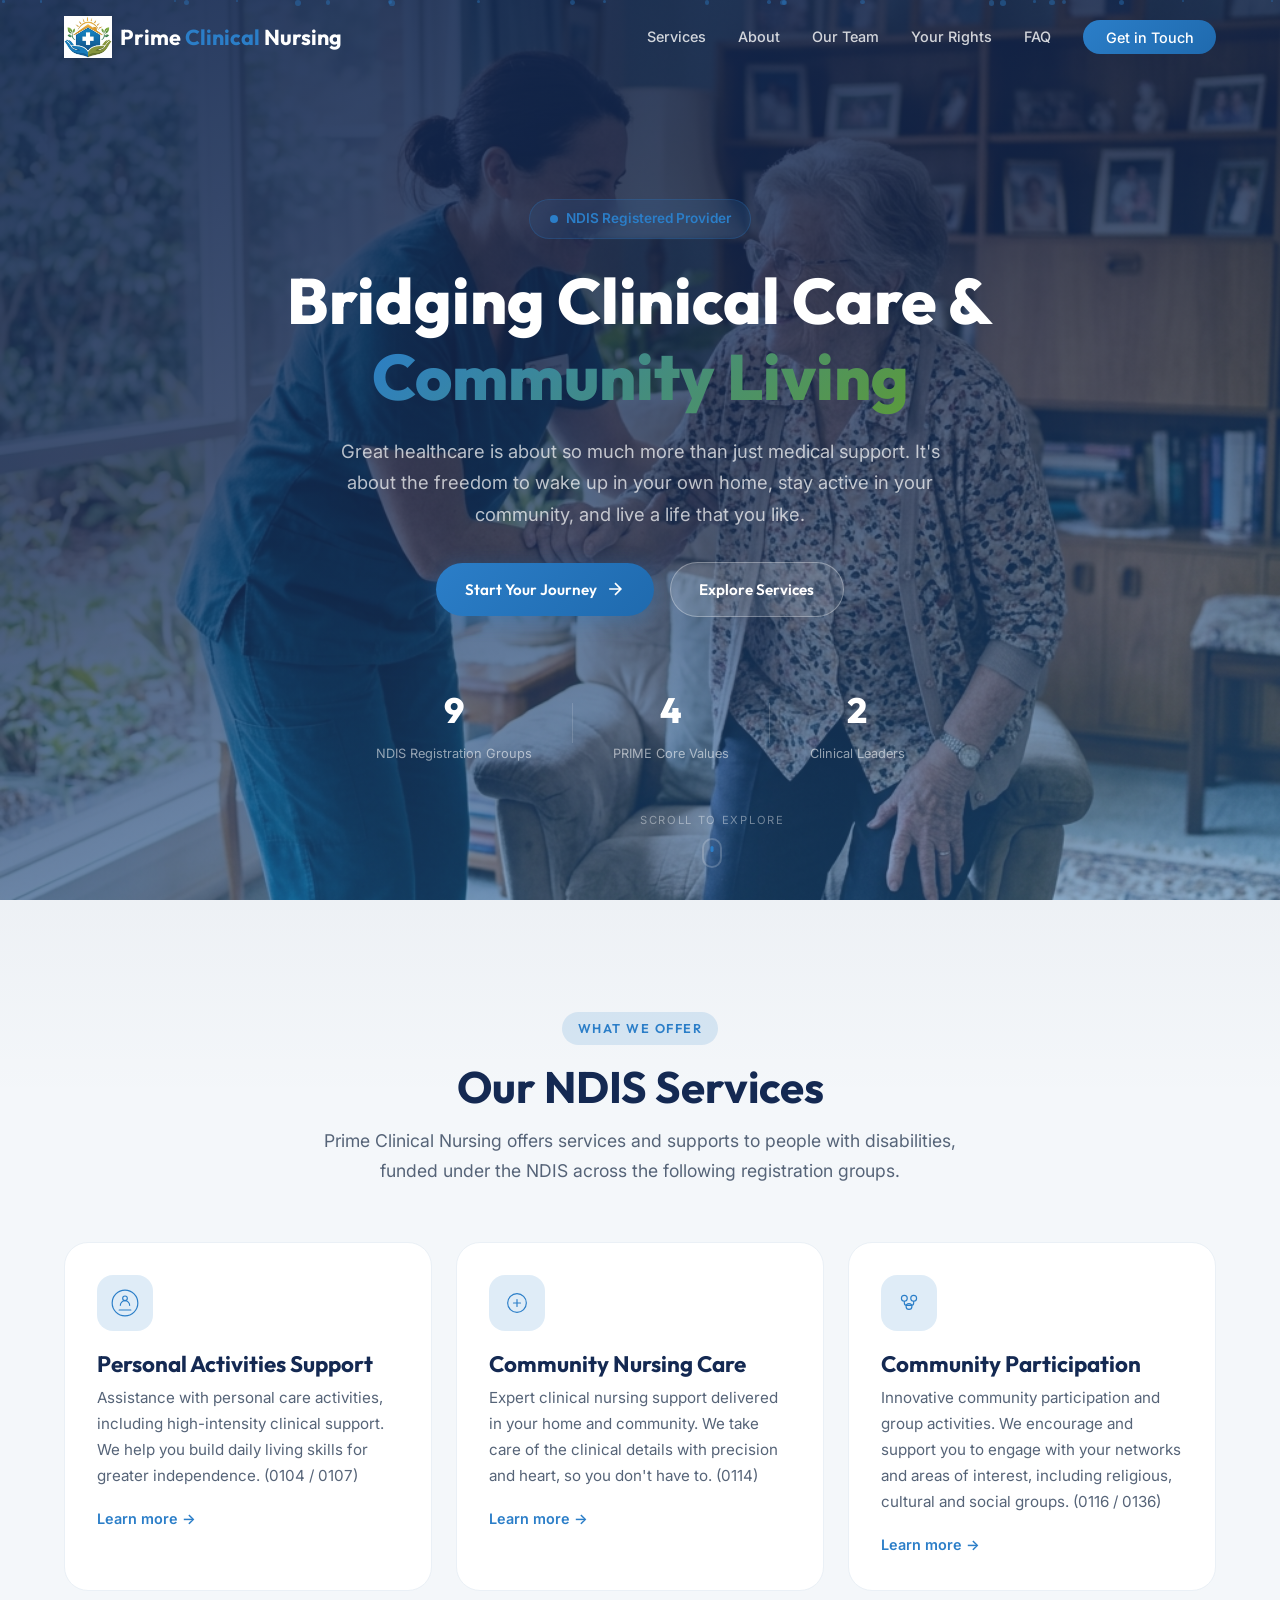
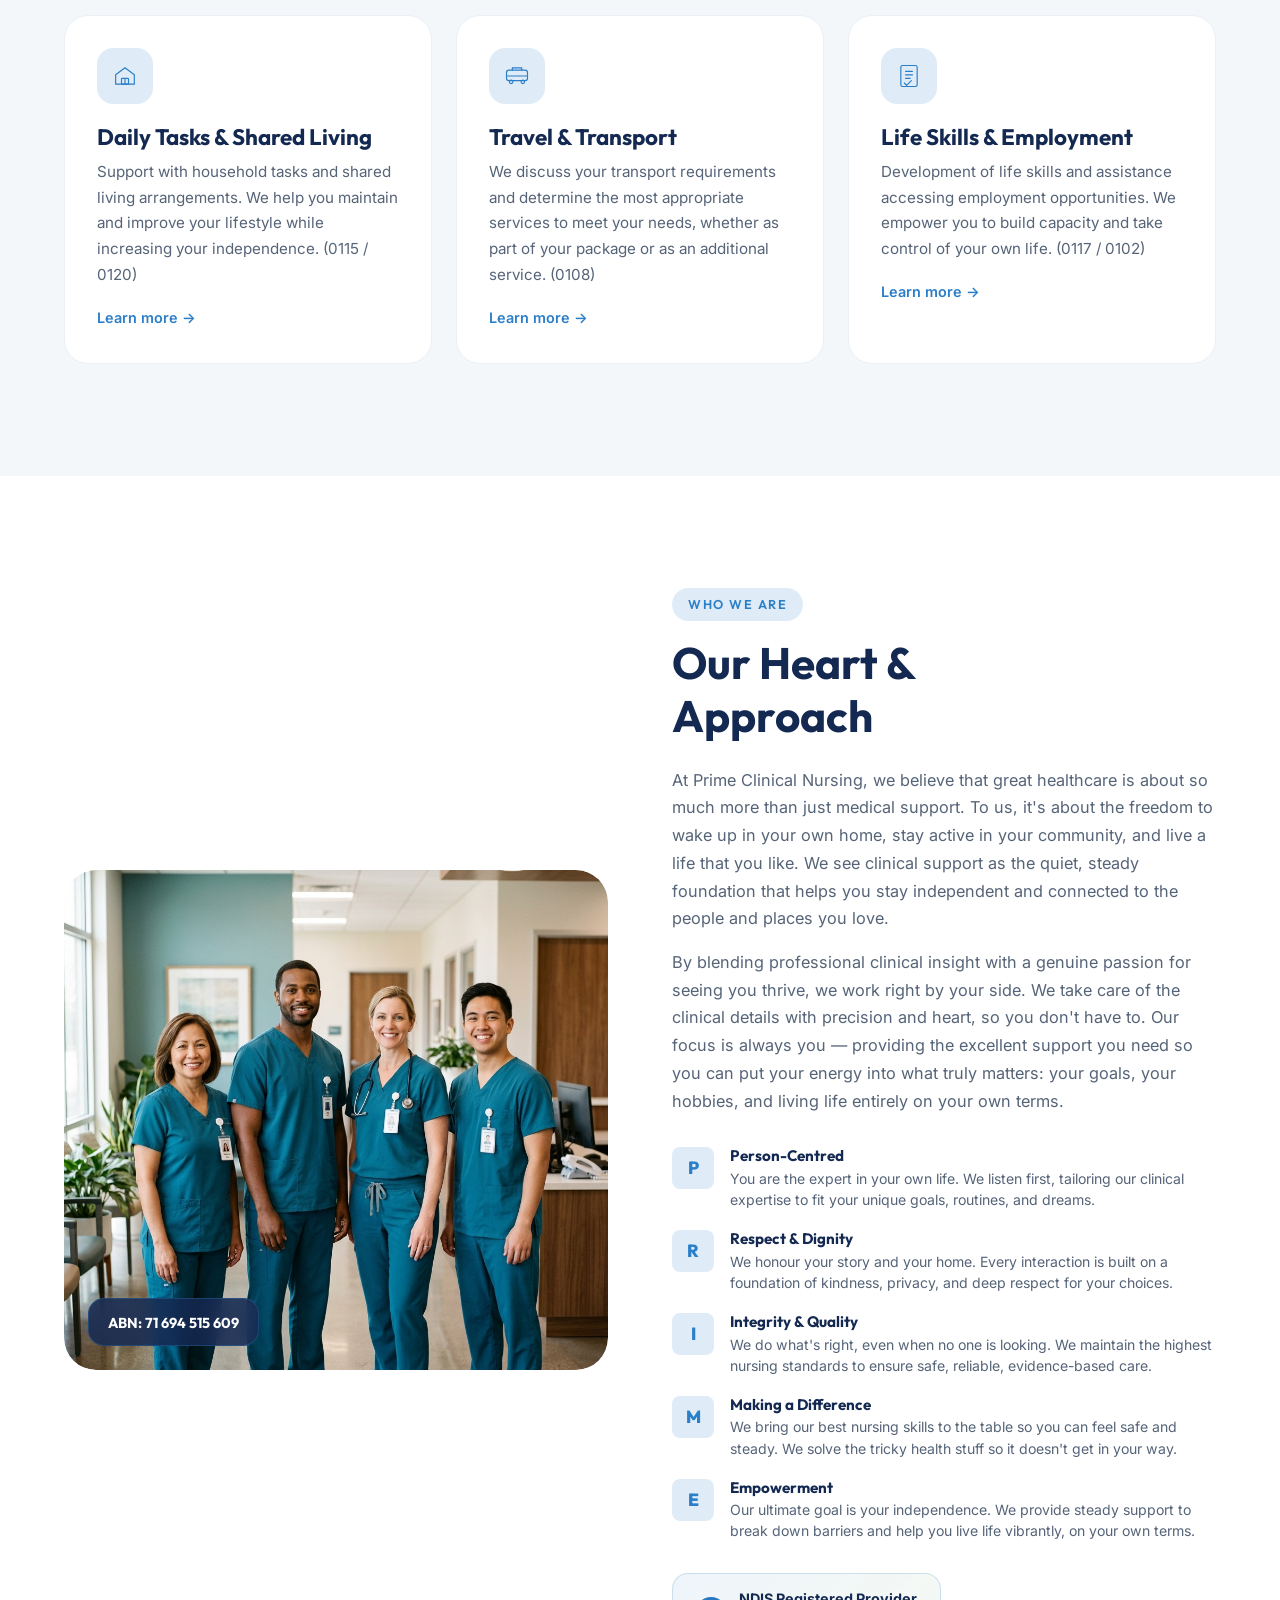
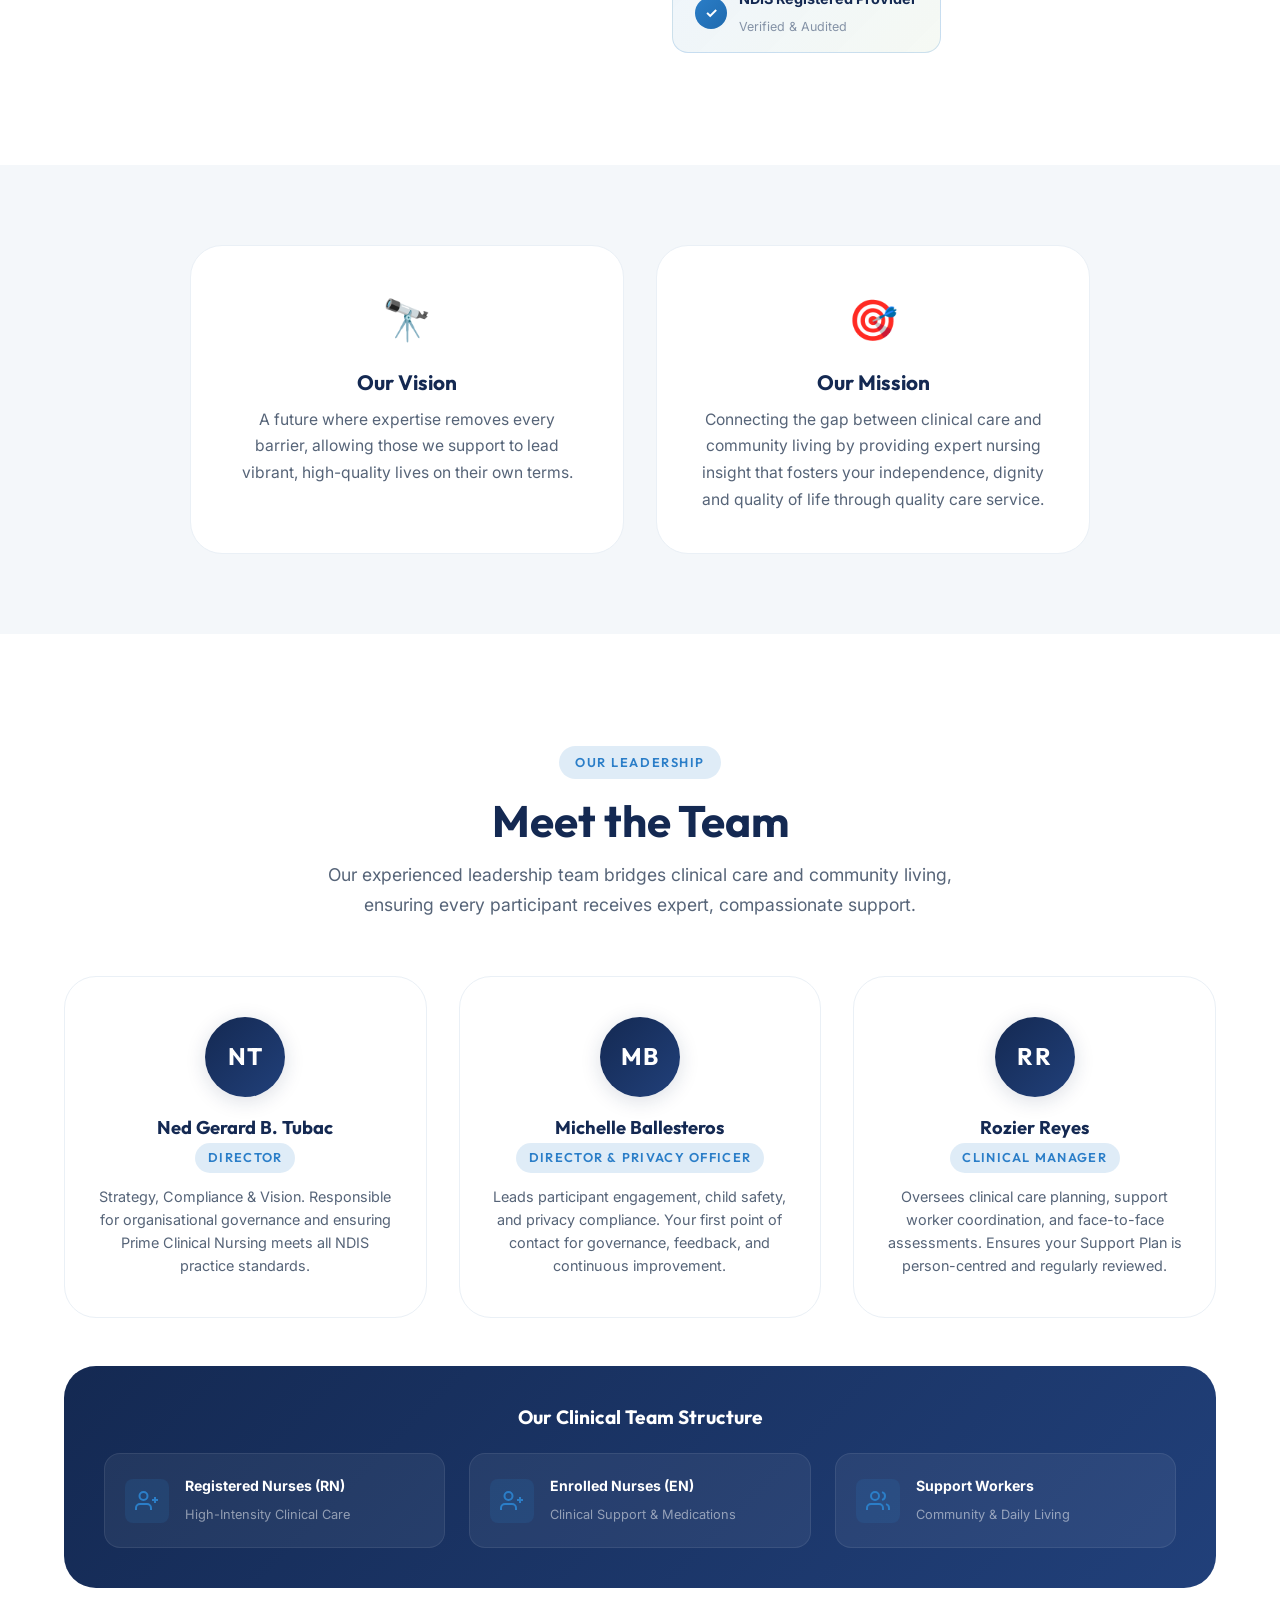
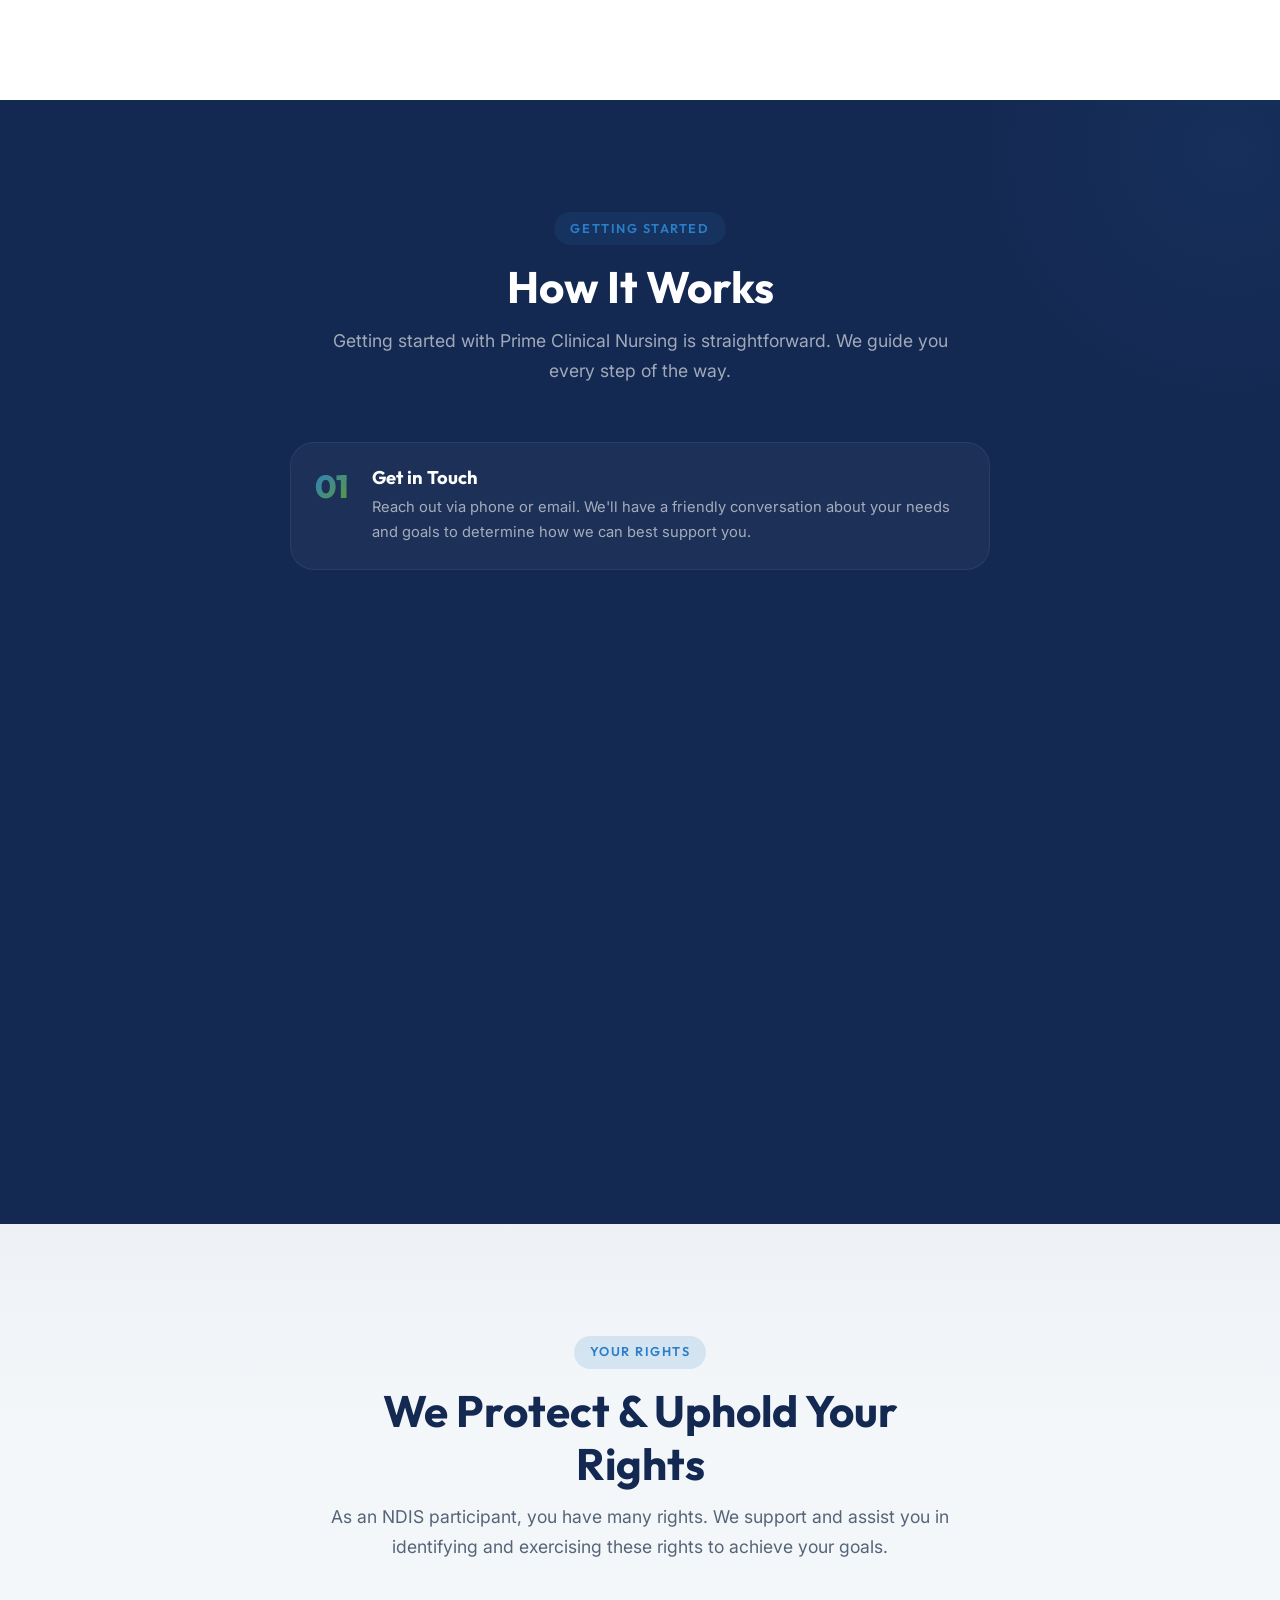
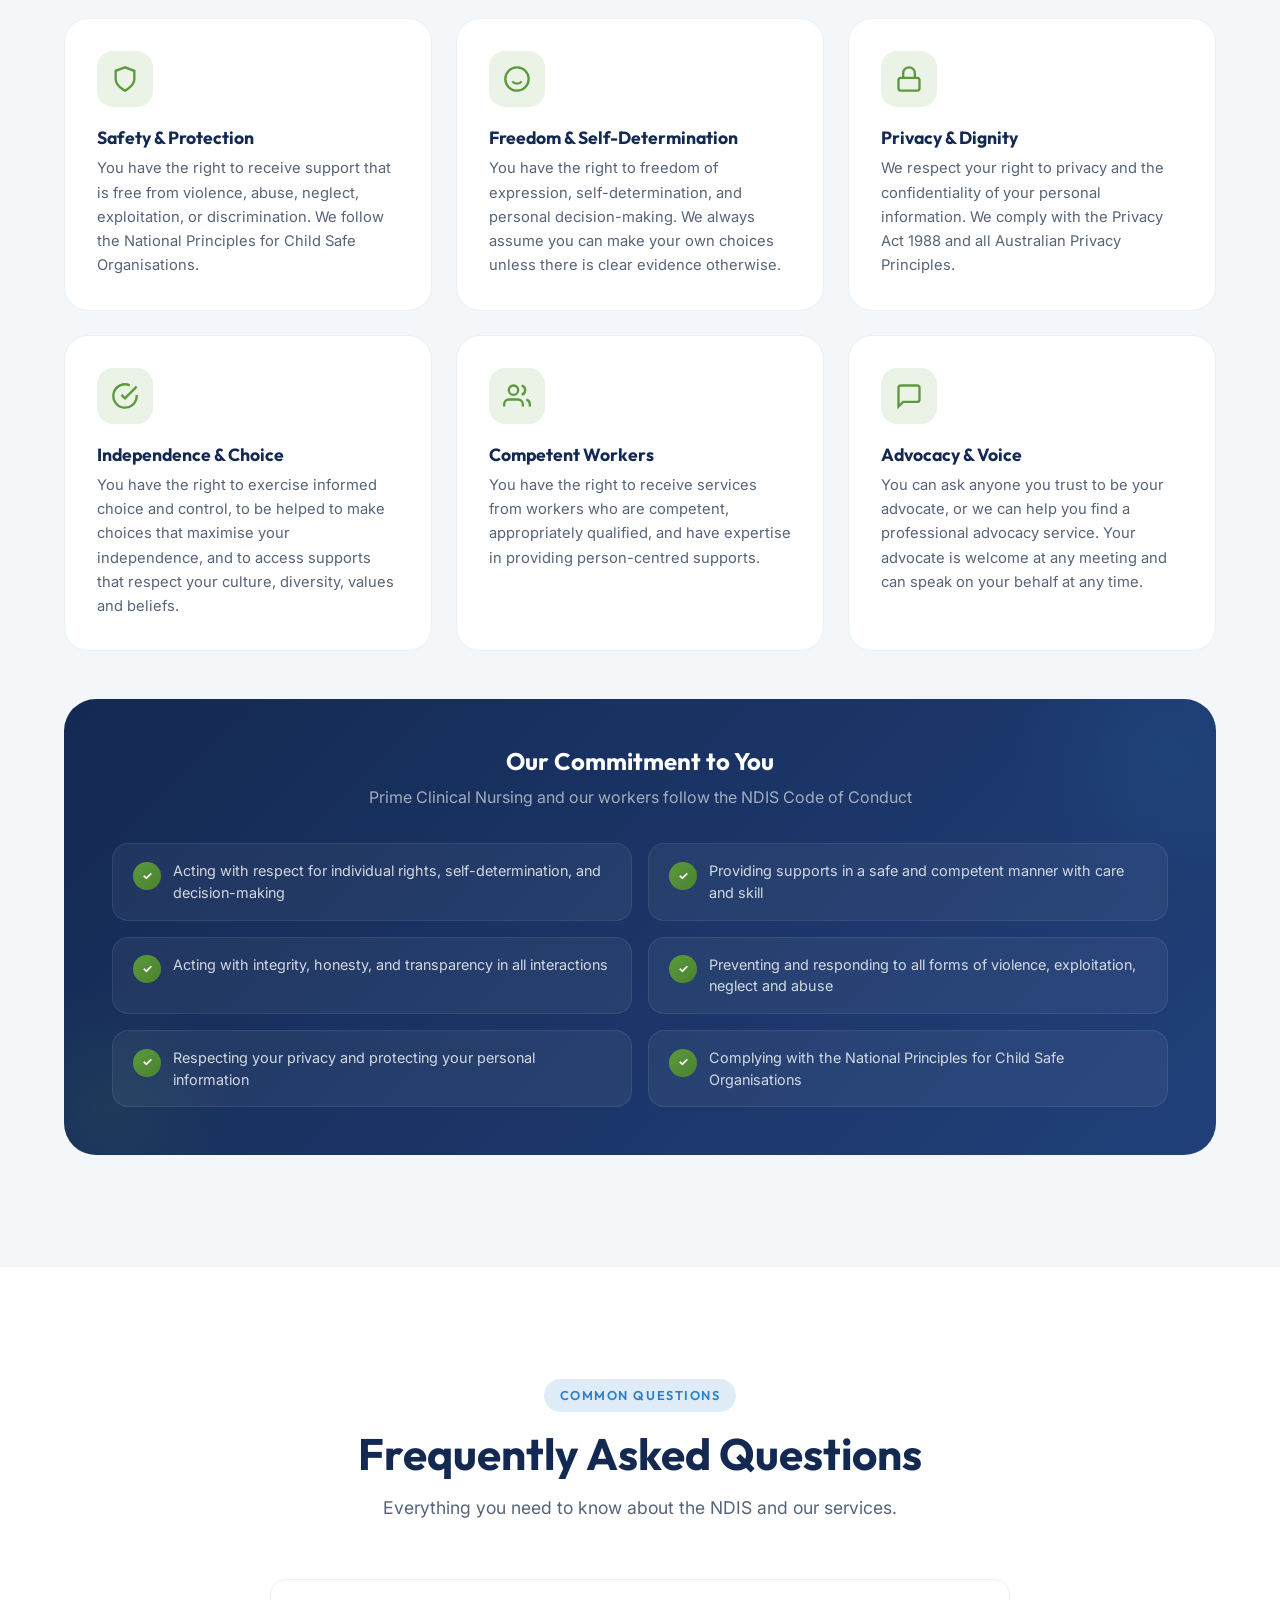
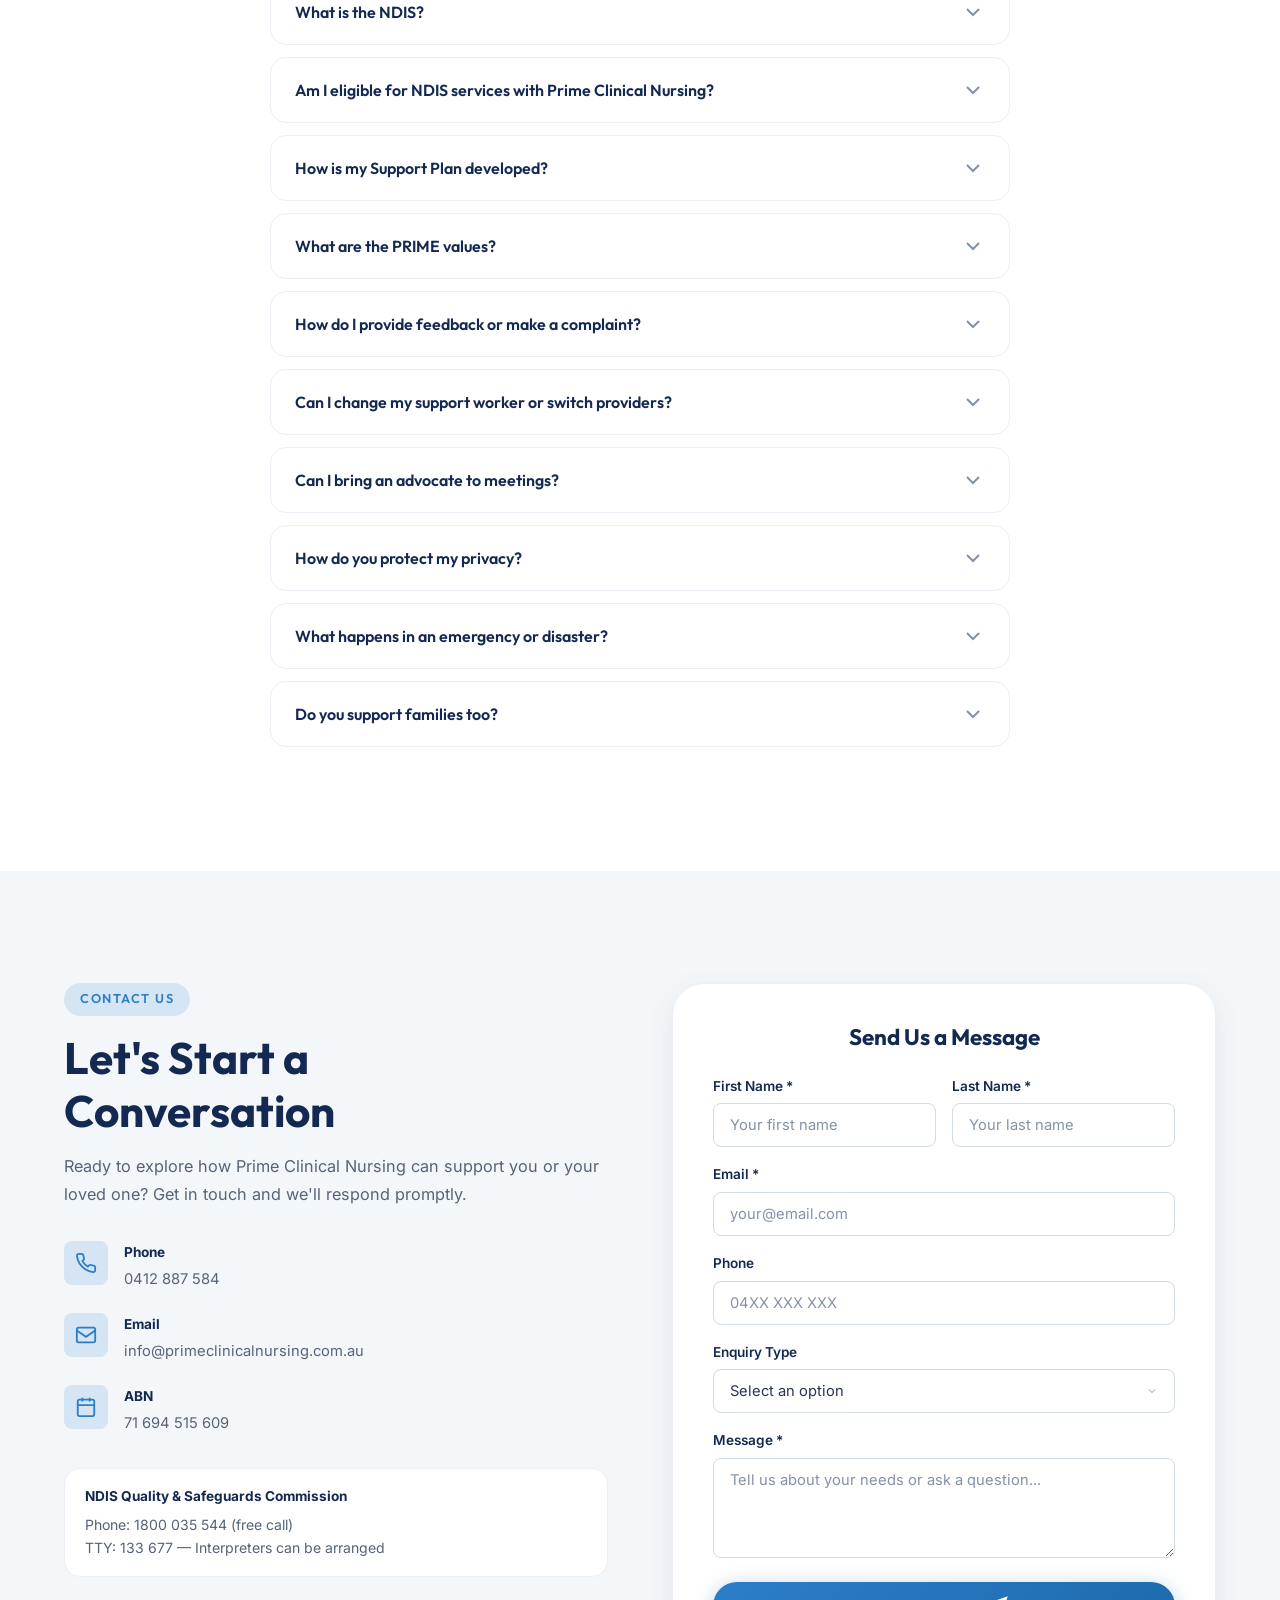
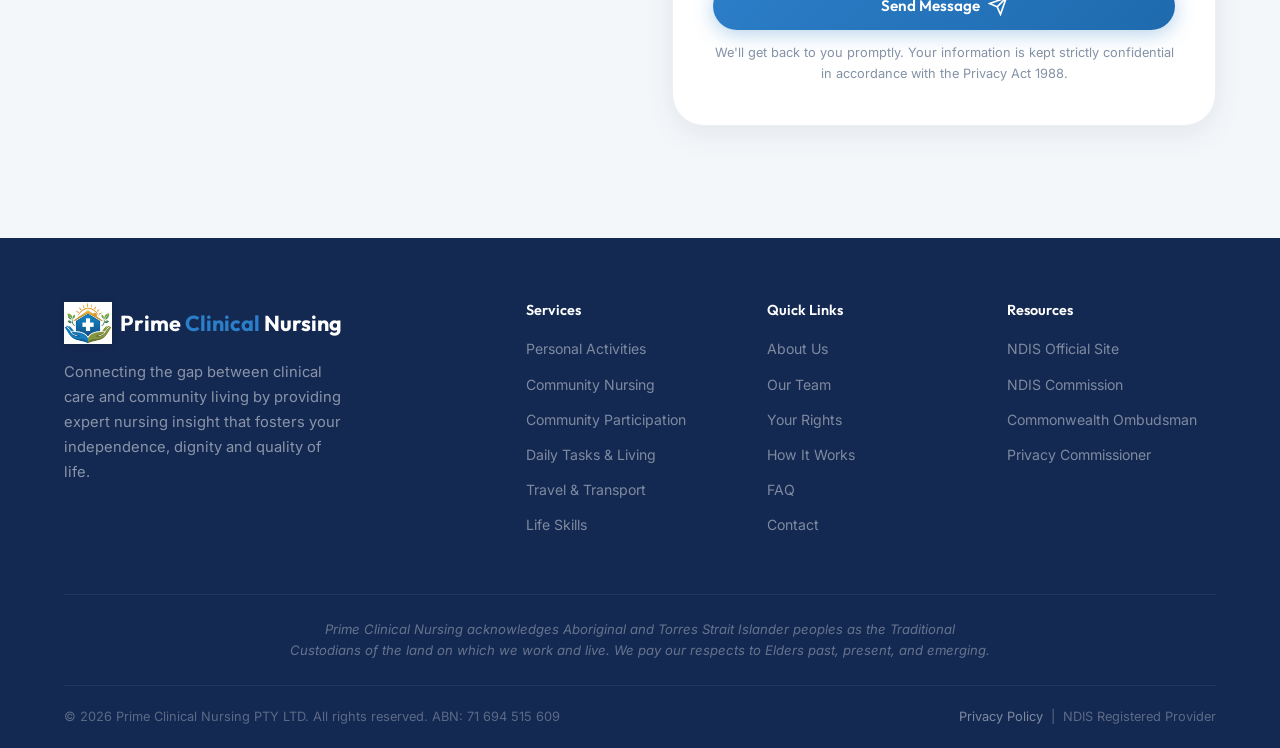
==== commit ce5a444c: "Fix privacy policy visibility, add SEO structure, and refactor inline styles" ====
--- a/index.html
+++ b/index.html
@@ -895,7 +895,7 @@
             </div>
             <div class="footer-bottom">
                 <p>&copy; 2026 Prime Clinical Nursing PTY LTD. All rights reserved. ABN: 71 694 515 609</p>
-                <p>NDIS Registered Provider</p>
+                <p><a href="privacy.html" class="footer-legal-link">Privacy Policy</a> &nbsp;|&nbsp; NDIS Registered Provider</p>
             </div>
         </div>
     </footer>
--- a/assets/css/styles.css
+++ b/assets/css/styles.css
@@ -1709,6 +1709,16 @@
     color: rgba(255, 255, 255, .3);
 }
 
+.footer-legal-link {
+    color: rgba(255, 255, 255, .45);
+    text-decoration: none;
+    transition: color .3s var(--ease-out);
+}
+
+.footer-legal-link:hover {
+    color: var(--teal);
+}
+
 /* ============================================
    ANIMATIONS
    ============================================ */
